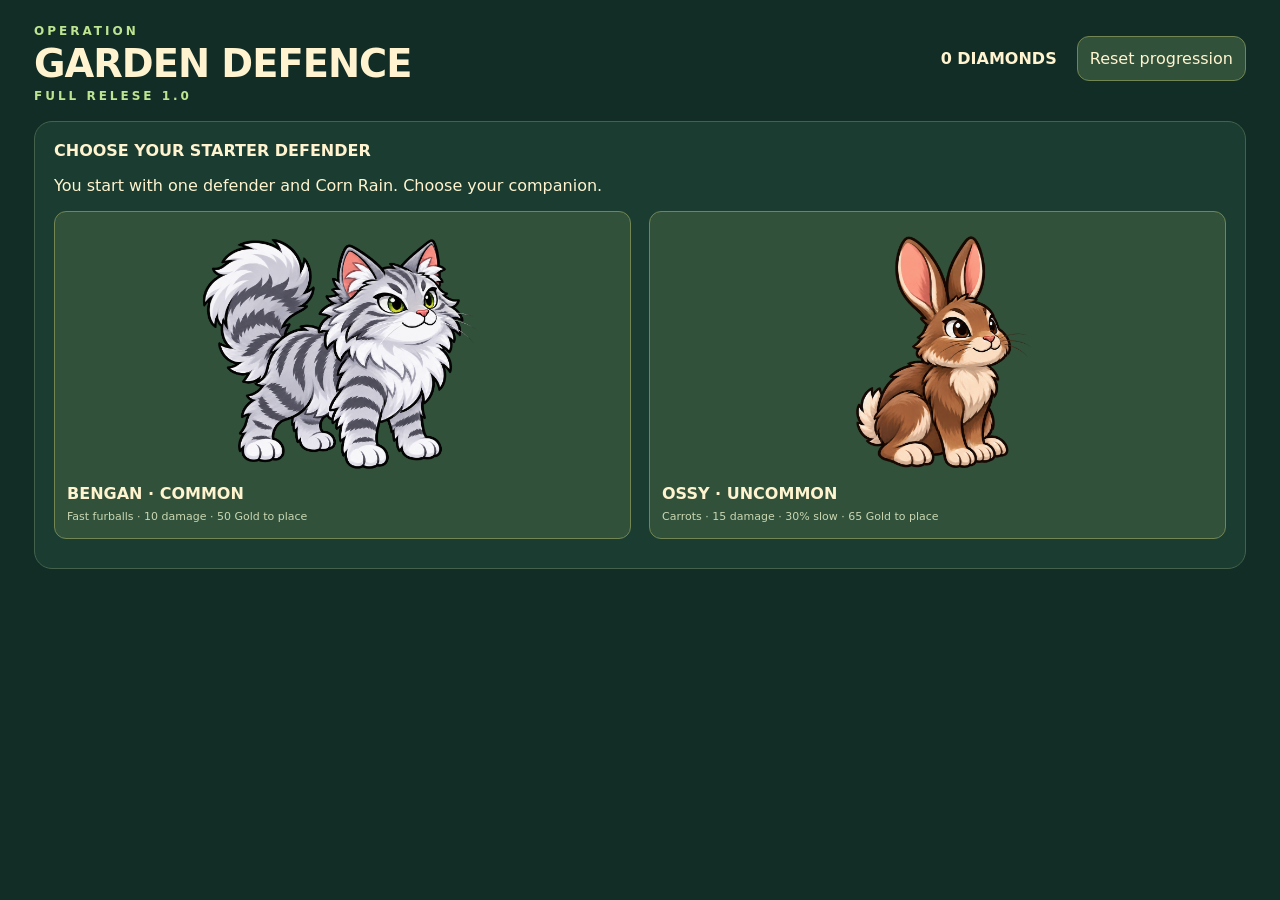
==== garden-defence.html @ 9fb062fd "Give each Garden Defence party player a separate gold balance" ====
<!doctype html><html lang="en"><meta charset="utf-8"><meta name="viewport" content="width=device-width,initial-scale=1"><title>OPERATION GARDEN DEFENCE FULL RELESE 1.0</title><style>[hidden]{display:none!important}
*{box-sizing:border-box}body{margin:0;background:#112d26;color:#fff4cf;font-family:system-ui,sans-serif}main{max-width:1260px;margin:auto;padding:24px}header{display:flex;align-items:center;justify-content:space-between;margin-bottom:18px}h1{margin:3px 0;font-size:clamp(23px,3vw,40px);letter-spacing:-1px}.eyebrow{color:#bee492;font-size:12px;letter-spacing:3px;font-weight:800}.badge{background:#e6bd56;color:#24372b;padding:8px 15px;border-radius:8px;font-weight:900}.layout{display:grid;grid-template-columns:1fr 265px;gap:18px}.field{background:#234d36;border:2px solid #72945b;border-radius:18px;overflow:hidden;position:relative}canvas{width:100%;display:block;touch-action:none}.stats{display:flex;gap:24px;padding:15px 20px;background:#193b2c;font-weight:800}.panel{background:#1b3c31;padding:19px;border:1px solid #44624b;border-radius:18px}h2{font-size:16px;margin:0 0 14px}button{font:inherit;cursor:pointer;color:inherit;border:1px solid #718653;background:#31513a;border-radius:12px;padding:12px;text-align:left;width:100%;margin-bottom:10px}button:hover,button.selected{background:#496b40;border-color:#f4d277}button strong{display:block}button small{display:block;margin-top:6px;color:#cad7b2;font-size:11px;line-height:1.5}.primary{background:#efd16c;color:#243b2c;text-align:center;font-weight:900}.primary:hover{background:#ffe397}#hint{font-size:13px;min-height:44px;color:#dbdfb8;line-height:1.5}.legend{font-size:12px;color:#b8cba7;line-height:1.8;margin-top:18px}.footer{font-size:12px;color:#a8c4a5;margin-top:14px}.toolbar{display:flex;gap:8px}.toolbar button{width:auto;padding:7px 12px;font-size:12px;margin:0}@media(max-width:800px){main{padding:12px}.layout{grid-template-columns:1fr}.panel{display:grid;grid-template-columns:1fr 1fr;gap:8px}.panel h2,.panel #hint,.legend{grid-column:1/-1}button{margin:0}header{gap:10px}.stats{gap:16px;font-size:13px}}
#stationPanel{position:fixed;z-index:1000;left:50%;top:50%;transform:translate(-50%,-50%);width:min(920px,96vw);height:min(660px,94dvh);box-sizing:border-box;display:flex;flex-direction:column;gap:8px;padding:14px;box-shadow:0 0 0 100vmax #071c16d9;overflow:hidden}
#closeStation{flex-shrink:0;align-self:flex-start;width:auto;margin:0;padding:7px 12px;font-size:13px}
#stationContent{display:flex;flex-direction:column;gap:8px;flex:1;min-height:0;overflow:hidden}
.station-heading{display:flex;justify-content:space-between;gap:10px;align-items:center}.station-heading h2{margin:0;font-size:18px}.station-tabs{display:flex;gap:7px;flex-shrink:0}.station-tabs button{width:auto;margin:0;padding:7px 12px;font-size:13px}.station-grid{display:grid;grid-template-columns:repeat(2,minmax(0,1fr));grid-template-rows:repeat(2,minmax(0,1fr));gap:8px;flex:1;min-height:0}.station-card{background:#284c38;border:1px solid #60794a;border-radius:12px;padding:10px;display:flex;flex-direction:column;align-items:center;justify-content:space-between;gap:4px;min-width:0;min-height:0;text-align:center;overflow:hidden}.station-card strong{font-size:14px}.station-card small{font-size:12px;line-height:1.3}.station-card canvas{width:auto!important;height:min(70px,12dvh)!important;max-width:100%;object-fit:contain}.station-card button{margin:0;padding:7px;font-size:12px;width:100%}.station-nav{display:flex;align-items:center;justify-content:center;gap:12px;flex-shrink:0}.station-nav button{width:auto;margin:0;padding:7px 12px;font-size:12px}body.station-open{overflow:hidden}
@media(max-height:520px){#stationPanel{padding:8px;gap:4px}.station-card{padding:5px;gap:2px}.station-card canvas{height:40px!important}.station-card small{font-size:11px}.station-tabs button,.station-nav button{padding:4px 8px}#closeStation{padding:4px 8px}}

#battleMain{max-width:1450px}#battleMain .layout{grid-template-columns:150px minmax(0,1fr) 265px}.battle-stage{min-width:0}.battle-controls{align-self:start;background:#1b3c31;border:1px solid #44624b;border-radius:14px;padding:12px;position:sticky;top:12px}.battle-controls h2{font-size:12px}.battle-controls .toolbar{display:flex;flex-direction:column;gap:8px;margin-bottom:8px}.battle-controls .toolbar button{width:100%;padding:10px;font-size:12px;overflow-wrap:anywhere}@media(max-width:1000px){#battleMain .layout{grid-template-columns:120px minmax(0,1fr);gap:10px}#battleMain .layout>.panel{grid-column:1/-1}}@media(max-width:500px){#battleMain{padding:6px}#battleMain .layout{grid-template-columns:88px minmax(0,1fr);gap:6px}.battle-controls{padding:6px;top:6px}.battle-controls .toolbar button{padding:8px 5px;font-size:11px}.battle-controls h2{font-size:10px}.stats{gap:6px;padding:10px 6px;flex-wrap:wrap}}
</style>
<main id="battleMain"><header><div><div class="eyebrow">OPERATION</div><h1>GARDEN DEFENCE</h1><div class="eyebrow">FULL RELESE 1.0</div></div><div style="display:flex;align-items:center;justify-content:flex-end;gap:10px;flex-wrap:wrap"><span class="badge">AUTOSAVE</span><button id="resetProgression" style="width:auto;margin:0;padding:8px 10px;font-size:12px;border-color:#b78067">↺ Reset progression</button></div></header><div class="layout"><aside class="battle-controls" aria-label="Match controls"><h2>MATCH CONTROLS</h2><div class="toolbar"><button id="upgradeDefender">Upgrade · 100 / 400 / 800G</button><button id="moveDefender">Move defender</button><button id="deleteDefender">Sell · half base price</button></div><div class="toolbar"><button id="pause">Ⅱ Pause</button><button id="reset">↻ Restart mission</button></div></aside><section class="battle-stage"><div class="field"><div class="stats"><span id="hp"></span><span id="cash"></span><span id="wave"></span></div><canvas id="game" width="1000" height="650" aria-label="Battle map. Select and place your defenders."></canvas></div><div style="display:flex;align-items:center;gap:14px;background:#1b3c31;border:1px solid #718653;border-radius:14px;padding:12px;margin-top:12px"><img id="chickPortrait" alt="General Chick" style="width:78px;height:92px;object-fit:contain"><div><strong>GENERAL CHICK</strong><p aria-live="polite" id="chickComment" style="margin:6px 0;color:#f6df9a">Welcome, general!</p></div></div><div class="footer">Choose a defender and click on the grass. Move defenders between waves only. E: next wave · Q: Auto Wave · 1 / 2 / 3: select an ability · click to use.</div></section><aside class="panel"><h2>YOUR DEFENDERS</h2><button id="bengan"><strong>🐈 BENGAN <span style="float:right">50 🪙</span></strong><small>COMMON · Fast furballs<br>10 damage per hit</small><small id="variantStatus-bengan"></small></button><button id="variant-bengan" hidden>Switch variant</button><button id="ossy"><strong>🐇 OSSY <span style="float:right">65 🪙</span></strong><small>UNCOMMON · Slow carrot attacks<br>15 damage · 30% slow for 1.8s</small><small id="variantStatus-ossy"></small></button><button id="variant-ossy" hidden>Switch variant</button><button id="pelle" style="border-color:#bd84eb"><strong>🐈 PELLE <span style="float:right">120 🪙</span></strong><small style="color:#dbb0ff">EPIC · Brown kitten<br>Big jump every 2 seconds<br>25 damage around landing</small><small id="variantStatus-pelle"></small></button><button id="variant-pelle" hidden>Switch variant</button><button id="skrutt" style="border-color:#75b9f0"><strong>🐇 SKRUTT <span style="float:right">90 🪙</span></strong><small>RARE · Dark-brown baby rabbit<br>Grass laser: 1 damage every 0.1s<br>10 damage/second to one enemy</small><small id="variantStatus-skrutt"></small></button><button id="variant-skrutt" hidden>Switch variant</button><button id="hannie" style="border-color:#f4cc53"><strong>🐕 HANNIE <span style="float:right">800 🪙</span></strong><small style="color:#ffe397">LEGENDARY · Beige dog<br>Red boomerang ball every 2 seconds<br>50 damage out · 50 damage back</small><small id="variantStatus-hannie"></small></button><button id="variant-hannie" hidden>Switch variant</button><button id="albus" style="border-color:#bd84eb"><strong>🐈 ALBUS <span style="float:right">200 🪙</span></strong><small style="color:#dbb0ff">EPIC · Short range<br>10 damage per scratch · two quick scratches<br>0.3s between scratches · 0.8s rest</small><small id="variantStatus-albus"></small></button><button id="variant-albus" hidden>Switch variant</button><button id="kattis" style="border-color:#75b9f0"><strong>🐈 KATTIS <span style="float:right">100 🪙</span></strong><small>RARE · Black-and-orange kitten<br>Cat toy sweeps in a cone<br>8 damage · one sweep every 0.5s<br>20% slow for 1s</small><small id="variantStatus-kattis"></small></button><button id="variant-kattis" hidden>Switch variant</button><h2 style="margin-top:12px">ABILITIES</h2><div id="abilitySlots" style="grid-column:1/-1"></div><p style="font-size:12px">Change equipped abilities in the lobby Inventory.</p><p id="hint">Welcome, general! Place your defense and start the first wave.</p><button id="leaveMission">Return to lobby</button><button class="primary" id="next">▶ START WAVE 1</button><button id="autoWave">[Q] Auto Wave: OFF</button><div class="legend">ENEMY INTEL<br>🐌 Killer Snail · 75 HP · normal<br>🪲 Beetle · 180 HP · slow<br>🕷️ Spider · 60 HP · very fast<br><br>🐀 Rat · From wave 11<br>120 HP · very fast<br>Teleports a short distance every 2 seconds.<br>15G · 15 damage to the Garden<br><br>🦂 SCORPION KING · Wave 10<br>5 000 HP · very slow<br>Stuns the nearest defender for 4s every 10 seconds.<br>Boss reward: 100G · Garden damage: 100<br><br>🐀👑 RAT KING · Wave 20<br>12 000 HP · one rat from the entrance every second<br>Pauses 0.5s before jumping · stuns nearby defenders for 5s.<br><br>🐛 Millipede · Wave 21+<br>600 HP · normal speed · 25G<br>CENTIPEDE · Wave 30<br>30 000 HP · normal boss speed<br>10 segments · pushes every 6 seconds<br>200G · 100 Garden damage<br><br>🐝 Bees · From wave 32<br>150 HP · fast · flying<br>20% chance for shots to miss<br>15G · 15 Garden damage<br><br>🐝👑 QUEEN BEE · Wave 40<br>75 000 HP · very slow<br>Drops a hive behind her every 20 seconds<br>Hive: 8,000 HP · one bee every 3 seconds<br>Queen Bee: 250G · Hive: 30G<br><br>🐌 MEGA SNAIL · Wave 50<br>100 000 HP · shell every 15 seconds<br>Stops and becomes invulnerable for 3s · heals 1,000 HP<br>300G · 100 Garden damage<br><br>🪲 BEETLE TITAN · Wave 100<br>400,000 HP · solo boss · very slow<br>10s unshielded → 5s shield (50% damage blocked), repeating.<br><br>Protect the Garden with 100 HP.<br><br>GOLD REWARDS<br>Snail: +10G · Spider: +5G<br>Beetle: +20G · Rat: +15G<br>Rat King: +150G<br>Cleared wave: always +30G.</div></aside></div></main><main id="lobbyMain" hidden><header><div><div class="eyebrow">OPERATION</div><h1>GARDEN DEFENCE</h1><div class="eyebrow">FULL RELESE 1.0</div></div><div><strong id="diamondCount">0 DIAMONDS</strong> <button id="lobbyReset" style="width:auto;margin-left:15px">Reset progression</button></div></header><section id="starterScreen" class="panel"><h2>CHOOSE YOUR STARTER DEFENDER</h2><p>You start with one defender and Corn Rain. Choose your companion.</p><div style="display:flex;gap:18px;flex-wrap:wrap"><button id="chooseBengan" style="flex:1;min-width:200px"><canvas id="starterBengan" width="320" height="260" style="width:100%;max-width:320px;margin:auto"></canvas><strong>BENGAN · COMMON</strong><small>Fast furballs · 10 damage · 50 Gold to place</small></button><button id="chooseOssy" style="flex:1;min-width:200px"><canvas id="starterOssy" width="320" height="260" style="width:100%;max-width:320px;margin:auto"></canvas><strong>OSSY · UNCOMMON</strong><small>Carrots · 15 damage · 30% slow · 65 Gold to place</small></button></div></section><section id="lobbyRoom" hidden><div class="field"><canvas id="lobbyCanvas" width="1000" height="600" aria-label="Garden Defence lobby. Move General Chick with WASD, arrow keys or click. Merge on the left, six Play portals at the top, Shop on the right."></canvas></div><p id="lobbyMessage" aria-live="polite">Welcome to the lobby!</p><div id="missionButtons" style="display:grid;grid-template-columns:repeat(auto-fit,minmax(130px,1fr));gap:8px"></div><div style="display:flex;gap:10px"><button id="openParty" hidden>PARTY</button><button id="openInventory">INVENTORY</button><button id="openMerge">MERGE</button><button id="openShop">SHOP</button></div><dialog id="partyRoom" style="color:#fff1cc;background:#173c2b;border:2px solid #d9b85d;border-radius:14px;padding:20px;width:min(420px,90vw)"><h2>PARTY</h2><p id="partyInfo" aria-live="polite"></p><div id="partyJoin"><button id="partyCreate">Create room</button><p><input id="partyCode" aria-label="Room code" maxlength="8" placeholder="Room code"> <button id="partyJoinButton">Join</button></p></div><div id="partyChoices" hidden><label>Boss wave <select id="partyGoal"><option>10</option><option>20</option><option>30</option><option>40</option><option>50</option><option>100</option></select></label> <button id="partyStartButton">Start</button></div><p><button id="partyLeave">Back to lobby</button></p></dialog><div class="footer">Move General Chick: WASD / arrow keys / click. Walk into PLAY, SHOP or MERGE to enter automatically.</div></section><section id="stationPanel" class="panel" hidden><button id="closeStation">← BACK TO LOBBY</button><div id="stationContent"></div></section></main>
<script>
let missionGoal=10,lobbyProfile;
const canvas=document.querySelector('canvas'),ctx=canvas.getContext('2d'),$=id=>document.getElementById(id);
const path=[[-40,320],[175,320],[175,145],[440,145],[440,495],[710,495],[710,280],[960,280]];
const kinds={beetletitan:{hp:400000,speed:12,damage:100,reward:500,icon:"🪲"},megasnail:{hp:100000,speed:12,damage:100,reward:300,icon:'🐌'},queenbee:{hp:75000,speed:12,damage:100,reward:250,icon:'🐝'},hive:{hp:8000,speed:0,damage:0,reward:30,icon:'🍯'},bee:{hp:150,speed:90,damage:15,reward:15,icon:'🐝'},centipede:{hp:30000,speed:12,damage:100,reward:200,icon:'🐛'},millipede:{hp:600,speed:49,damage:20,reward:25,icon:'🐛'},ratking:{hp:12000,speed:12,damage:100,reward:150,icon:'🐀'},rat:{hp:120,speed:105,damage:15,reward:15,icon:'🐀'},scorpion:{hp:5000,speed:12,damage:100,reward:100,icon:'🦂'},snail:{hp:75,speed:49,damage:10,reward:10,icon:'🐌'},beetle:{hp:180,speed:29,damage:20,reward:20,icon:'🪲'},spider:{hp:60,speed:105,damage:25,reward:5,icon:'🕷️'}};
const abilityDefs={brainfreeze:{name:'🥤 Soda Brainfreeze',max:2,cd:15,scope:'match',desc:'Freeze one enemy for 5s · target takes half damage · 2 uses/match'},corn:{name:'🌽 Corn Rain',max:5,cd:8,desc:'10 damage × 3 · 5 uses/wave'},cucumber:{name:'🥒 Cucumber Slow Bomb',max:3,cd:12,desc:'40% slow · pool 5s · 3 uses/wave'},juice:{name:'🧃 Support Juice',max:3,cd:12,desc:'+20% attack speed and +5 damage for 4s · 3 uses/wave'}};
let cucumberOwned=false,juiceOwned=false;try{cucumberOwned=localStorage.getItem('garden-defense.cucumber-owned')==='1';juiceOwned=localStorage.getItem('garden-defense.juice-owned')==='1'}catch{}
let equipped=['corn'],abilityState={},puddles=[];
function resetAbilities(){puddles=[];for(const [id,def]of Object.entries(abilityDefs))abilityState[id]={uses:def.max,cd:0};}
function ownsAbility(id){return id==='corn'||!!lobbyProfile?.abilities?.includes(id);}
function abilityUI(){const slots=$('abilitySlots'),signature=equipped.join('|');if(slots.dataset.signature!==signature){slots.dataset.signature=signature;slots.innerHTML=equipped.map((id,i)=>'<button id="ability-'+id+'"><strong>['+(i+1)+'] '+abilityDefs[id].name+'</strong><small>'+abilityDefs[id].desc+'</small><small id="status-'+id+'"></small></button>').join('');for(const id of equipped)$('ability-'+id).onclick=()=>select(id);}for(const id of equipped){const state=abilityState[id];$('status-'+id).textContent=state.uses+'/'+abilityDefs[id].max+' uses/'+(abilityDefs[id].scope==='match'?'match':'wave')+' · '+(state.cd>0?Math.ceil(state.cd)+'s cooldown':'Ready');$('ability-'+id).classList.toggle('selected',selected===id);}}
function canCast(id){return !over&&!paused&&active&&ownsAbility(id)&&equipped.includes(id)&&abilityState[id].uses>0&&abilityState[id].cd<=0;}
function castAbility(id,x,y){if(!canCast(id)){selected=null;$('hint').textContent='Ability not ready, no uses left, or the wave has not started.';ui();return}if(id==='brainfreeze'){const enemy=enemies.filter(e=>!e.dead&&enemyDistance(e,x,y)<45).sort((a,b)=>enemyDistance(a,x,y)-enemyDistance(b,x,y))[0];if(!enemy){$('hint').textContent='Click an enemy to freeze it.';return}enemy.freezeRemaining=5;}else if(id==='juice'){const defender=towers.find(t=>Math.hypot(t.x-x,t.y-y)<45);if(!defender){$('hint').textContent='Click one of your defenders to give them juice.';return}defender.buff=4;}else if(id==='corn')effects.push({x,y,age:0,hits:0});else puddles.push({x,y,remaining:5});abilityState[id].uses--;abilityState[id].cd=abilityDefs[id].cd;chickSay(id==='corn'?'cornUsed':id==='cucumber'?'cucumberUsed':id==='brainfreeze'?'freezeUsed':'juiceUsed',{},75,5,1);selected=null;$('hint').textContent=abilityDefs[id].name+' activated!';ui();}
let placementPointer=null;
const defenderPrices={bengan:50,ossy:65,pelle:120,skrutt:90,hannie:800,albus:200,kattis:100};
function sellValue(t){return Math.round((defenderPrices[t.type]||0)/10)*5;}
const chickLines={
corn:['Use Corn Rain! That crowd is begging for a corn shower!','Corn Rain is ready! Turn that cluster into popcorn!','Three hits. One patch. Corn Rain time!','Forecast: a very local corn storm! Aim at the crowd.'],
stun:['Oh no! {name} is stunned! Hold the line!','{name} needs a moment! Cover that defender!','Wake up, {name}! The Garden needs you!','{name} cannot attack right now. Protect that gap!'],
recovered:['{name} is back in action!','Shake it off, {name}! Welcome back!','{name} is ready for round two!'],
hurt:['They reached the Garden! Patch that hole in our defense!','Ouch! The Garden took a hit. We need more coverage!','A visitor without an invitation! Stop the next one!'],
critical:['The Garden is in trouble! Every hit matters now!','Low Garden HP! This is our last stand!','No room for mistakes. Protect those vegetables!'],
scorpion:['Scorpion King is here! Watch out for those stuns!','That crown does not impress me. Those pincers do!','Scorpion King! Keep your damage spread across defenders.'],
ratking:['Rat King has arrived! His rat army will keep growing!','Watch the royal jump! Nearby defenders could be stunned!','A cheese belt? Seriously? Stop that king!'],
centipede:['Centipede incoming! Ten segments, one huge problem!','Hold your positions! Centipede can push defenders away!','So many legs. Still only one crown to take down!'],
queenbee:['Queen Bee is here! Do not let her build a hive empire!','Royal buzzing detected! Keep an eye on those hives!','That is one VERY large bee. Defenders, ready!'],
megasnail:['Mega Snail! Slow and steady is NOT winning today!','That shell means trouble. Watch for its healing phase!','A snail the size of a shed? Now I have seen everything!'],
shell:['Mega Snail is in its shell! It cannot take damage right now!','That shell is healing Mega Snail. Get ready for it to open!','Shell closed! Save your big hits for when it opens!'],
hive:['A hive! Destroy it before the bee traffic gets worse!','That hive is making reinforcements. Shut it down!','New hive detected! No free housing in MY Garden!'],
jump:['Rat King is winding up! Brace for the landing!','Royal air traffic! Rat King is about to slam down!','That jump is no victory dance. Watch the landing!'],
pushed:['{name} got pushed! It returns to its spot after the wave!','Centipede moved {name}! Cover the new gap!'],
upgrade:['{name} just leveled up! Bigger reach, bigger trouble for pests!','Nice upgrade! {name} is looking dangerous!','{name} got stronger! Gold well spent!'],
maxlevel:['{name} reached level 4! Maximum fluff power!','Level 4 {name}! That is one serious defender!'],
placed:['{name}, welcome to the front line!','A little more fluff. A lot more firepower! Go, {name}!','Good spot for {name}! Let us see those attacks!'],
buff:['Juice delivery! {name} is powered up!','{name} has the juice! Four seconds of extra trouble!'],
cornUsed:['Corn incoming! Mind your feathers!','Pop, pop, POP! That is how we garden!','You ordered a corn shower. I delivered!'],
cucumberUsed:['Cucumber splat! Slow lane is now open!','A refreshing puddle. A terrible shortcut for pests!','The cucumber traffic jam is ready!'],
juiceUsed:['Support Juice served! Make those seconds count!','Fresh juice, extra punch! Let us go!'],
waveStart:['Wave {wave}! Defenders, do your thing!','Here comes wave {wave}. Nobody touches my vegetables!','Wave {wave}. Feathers up, eyes forward!','New wave, same mission: protect the Garden!'],
waveClear:['Wave cleared! Give those paws a round of applause!','Thirty Gold and a moment to breathe. Nicely done!','Another wave down! Check your upgrades before the next one!','The Garden is still ours! Good work, team!'],
win:['Mission complete! Those Diamonds are well earned!','Victory! The Garden sends its thanks. And Diamonds!','Back to the lobby, champions! You earned this!'],
lose:['We lost this round, not our fighting spirit. Try again!','No Diamonds this time. Let us rethink that defense!','Even generals have rough days. We will be back!'],
bees:['Those bees can dodge shots! Keep your damage coming!','Buzzing overhead! Watch those slippery flyers!'],
rats:['Blinking rats! Do not leave a gap near the Garden!','Those rats teleport. That is definitely cheating!'],
crowd:['That path is getting crowded! More defenders could help!','Quite the pest parade. Let us cancel it!'],
nearGarden:['They are getting close! Stop the front runners!','Incoming at the Garden gate! All paws on deck!'],
bossWeak:['The boss is nearly down! Keep going!','That royal health bar is looking much smaller! Finish it!'],
idle:['Tiny paws. Huge responsibility.','Our Garden. Our rules.','Those pests picked the wrong vegetable patch.','I believe in this team. Even the sleepy cats.','A carrot saved is a victory earned.','Remember: feathers are temporary. Glory is forever.','No pest gets a free salad on my watch!','Every good defense starts with a little planning.','I may be a chicken, but I am not backing down!','The Garden grows. Our enemies regret their choices.','Keep your feathers calm and your defenses ready.','We are not just growing carrots. We are growing legends!','A good formation is worth a whole bag of seeds.'],
buy:['You own {name} and can place one for {gold}G!','Room for more help? {name} costs {gold}G to place.'],
ready:['Your first wave awaits. Place a defender and press E!','Check your range circles, then send in the pests!'],
noCorn:['Corn Rain is out of uses for this wave. Your defenders have got this!','No more corn this wave! Keep the defense strong.']
};
chickLines.freezeUsed=['Brainfreeze! That pest needs to chill.','Frozen solid! Remember, it takes half damage for now.'];
Object.assign(chickLines,{"halfMission":["Halfway through the mission! Keep those paws working!"],"finalWave":["Final wave! Give this Garden a grand finale!"],"lastPest":["One pest left! Somebody show it the exit!"],"eliteSquad":["Three Elites on the field! Now THAT is a fluffy task force!"],"maxSquad":["Every defender is level four! Maximum fluff, maximum power!"],"soloHero":["One defender, a whole pest parade. Our hero could use a friend!"],"hiveCity":["Three hives?! This is a Garden, not a bee hotel!"],"slowParade":["Look at that traffic jam! Those pests forgot their running shoes!"],"emptyWallet":["The Gold purse is nearly empty. Make every shot count!"],"mixedSquad":["Five different defenders! That is a whole pet rescue squad!"]});
let chickSpeech={lastTime:-1,until:0,priority:0,cooldowns:{},counts:{},seenBosses:new WeakSet(),towerState:new WeakMap(),hp:100,wave:0,active:false,towerCount:0};
function chickSay(key,values={},priority=40,hold=5,cooldown=12){if(!chickLines[key])return false;const state=chickSpeech;if(state.cooldowns[key]>time||state.until>time&&state.priority>priority)return false;const list=chickLines[key],index=state.counts[key]||0;state.counts[key]=index+1;state.cooldowns[key]=time+cooldown;state.until=time+hold;state.priority=priority;let line=list[index%list.length];for(const [k,v]of Object.entries(values))line=line.split('{'+k+'}').join(String(v));$('chickComment').textContent=line;return true;}
function chickAdvice(){if(time<chickSpeech.lastTime){chickSpeech={lastTime:-1,until:0,priority:0,cooldowns:{},counts:chickSpeech.counts,seenBosses:new WeakSet(),towerState:new WeakMap(),hp:hp,wave:0,active:false,towerCount:0};}const state=chickSpeech;state.lastTime=time;
if(hp<state.hp)chickSay(hp<=30?'critical':'hurt',{},100,6,5);state.hp=hp;
for(const t of towers){const prev=state.towerState.get(t);if((t.stunned||0)>0&&(!prev||prev.stunned<=0||t.stunned>prev.stunned+.2))chickSay('stun',{name:t.type.toUpperCase()},90,5,3);else if(prev?.stunned>0&&!(t.stunned>0))chickSay('recovered',{name:t.type.toUpperCase()},65,4,5);if(t.home&&!prev?.home)chickSay('pushed',{name:t.type.toUpperCase()},80,5,5);if(t.buff>0&&!(prev?.buff>0))chickSay('buff',{name:t.type.toUpperCase()},65,4,4);state.towerState.set(t,{stunned:t.stunned||0,home:!!t.home,buff:t.buff||0});}
if(active&&wave!==state.wave)chickSay('waveStart',{wave},55,4,1);if(!active&&state.active&&hp>0)chickSay('waveClear',{},60,5,2);state.wave=wave;state.active=active;
if(towers.length>state.towerCount&&towers.length)chickSay('placed',{name:towers.at(-1).type.toUpperCase()},45,4,3);state.towerCount=towers.length;
const boss=enemies.find(e=>['scorpion','ratking','centipede','queenbee','megasnail','beetletitan'].includes(e.type)&&!e.dead);if(boss&&!state.seenBosses.has(boss)){if(chickSay(boss.type,{},85,6,5))state.seenBosses.add(boss);}if(state.until>time)return;
if(over){chickSay('lose',{},80,7,10);return;}if(boss?.shellRemaining>0&&chickSay('shell',{},85,5,10))return;if(boss?.type==='ratking'&&boss.phase&&chickSay('jump',{},85,4,8))return;if(boss&&boss.hp/enemyMaxHp(boss.type)<.15&&chickSay('bossWeak',{},75,5,15))return;
if(enemies.some(e=>e.type==='hive'&&!e.dead)&&chickSay('hive',{},75,6,20))return;
const front=enemies.some(e=>!e.dead&&e.segment===path.length-1&&e.x>800);if(front&&chickSay('nearGarden',{},80,5,12))return;
const clustered=enemies.some(e=>!e.dead&&enemies.filter(other=>!other.dead&&Math.hypot(e.x-other.x,e.y-other.y)<95).length>=3);if(clustered&&canCast('corn')&&chickSay('corn',{},70,5,15))return;
const names={10:'Scorpion King',20:'Rat King',30:'Centipede',40:'Queen Bee',50:'Mega Snail'},nextBoss=[10,20,30,40,50].find(n=>n>wave);if(nextBoss&&nextBoss-wave<=2&&!(state.cooldowns.bossSoon>time)){state.cooldowns.bossSoon=time+24;state.until=time+6;state.priority=55;$('chickComment').textContent=names[nextBoss]+' arrives on wave '+nextBoss+'! Get ready for a royal rumble!';return;}
const special=active?[
['finalWave',wave===missionGoal],['halfMission',wave===Math.floor(missionGoal/2)],
['lastPest',queue.length===0&&enemies.filter(e=>!e.dead).length===1],
['eliteSquad',towers.filter(t=>t.elite).length>=3],
['maxSquad',towers.length>=2&&towers.every(t=>t.level===4)],
['soloHero',towers.length===1&&enemies.filter(e=>!e.dead).length>=5],
['hiveCity',enemies.filter(e=>!e.dead&&e.type==='hive').length>=3],
['slowParade',enemies.filter(e=>!e.dead&&(e.slow>0||e.kattisSlow>0||e.eliteOssySlow>0)).length>=4],
['emptyWallet',money<50&&towers.length>0],
['mixedSquad',new Set(towers.map(t=>t.type)).size>=5]
]:[];for(const [key,condition]of special)if(condition&&chickSay(key,{},50,6,60))return;
if(enemies.some(e=>e.type==='bee')&&chickSay('bees',{},35,5,30))return;if(enemies.some(e=>e.type==='rat')&&chickSay('rats',{},35,5,30))return;if(enemies.length>=12&&chickSay('crowd',{},45,5,20))return;
if(active&&equipped.includes('corn')&&abilityState.corn.uses===0&&chickSay('noCorn',{},35,5,35))return;
const owned=Object.entries(defenderPrices).filter(([id,cost])=>cost<=money&&lobbyProfile?.unlocked?.includes(id)).sort((a,b)=>b[1]-a[1]);if(owned.length&&chickSay('buy',{name:owned[0][0].toUpperCase(),gold:owned[0][1]},20,5,35))return;
if(!wave&&chickSay('ready',{},20,6,30))return;chickSay('idle',{},10,7,7);
}
function waveSize(n){return 5+n*3+Math.floor(n/5)*3;}
function waveGroupSize(n){return Math.min(6,1+Math.floor(n/4));}
function waveSpawnGap(n){return n<4?Math.max(.85,1.4-n*.06):Math.max(.7,1.7-n*.025);}
function drawLevelBadge(t){if(editMode!=='upgrade')return;ctx.save();circle(t.x+24,t.y-38,17,'#173d2b');ctx.strokeStyle=(t.level||1)===4?'#e0b3ff':'#ffe28b';ctx.lineWidth=3;ctx.beginPath();ctx.arc(t.x+24,t.y-38,17,0,Math.PI*2);ctx.stroke();ctx.fillStyle='#fff3b8';ctx.font='bold 22px system-ui';ctx.textAlign='center';ctx.textBaseline='middle';ctx.fillText(String(t.level||1),t.x+24,t.y-37);ctx.restore();}
function defenderRange(t){return (t.type==='albus'?85:t.type==='kattis'?(t.elite?145:110):165)*Math.pow(1.2,(t.level||1)-1);}
function defenderDamage(t,base,buffed){return base*Math.pow(1.2,(t.level||1)-1)+(buffed?5:0);}
function upgradeDefender(t){const level=t.level||1;if(level>=4){$('hint').textContent=t.type.toUpperCase()+' is already at max level 4!';return false}const cost=[100,400,800][level-1];if(money<cost){$('hint').textContent='Upgrade to level '+(level+1)+' costs '+cost+'G.';return false}money-=cost;t.level=level+1;chickSay(t.level===4?'maxlevel':'upgrade',{name:t.type.toUpperCase()},70,5,1);$('hint').textContent=t.type.toUpperCase()+' is now level '+t.level+'! +20% damage and range.';saveMatch();return true;}
let autoWave=false,autoTimer=0,editMode=null,movingDefender=null;
let partyMatch=null;
function awardGold(amount){
  money+=amount;
  if(partyMatch?.host)for(const id of Object.keys(partyMatch.guestGold))partyMatch.guestGold[id]+=amount;
}
function enemyMaxHp(type){return kinds[type].hp*(partyMatch?.count||1);}
let impacts=[],hp,money,wave,enemies,towers,shots,effects,queue,spawn,active,selected,cooldown,paused,over,time,chick,target,keys={};
function reset(){autoWave=false;autoTimer=0;editMode=null;movingDefender=null;equipped=['corn'];resetAbilities();impacts=[];hp=100;money=150;wave=0;enemies=[];towers=[];shots=[];effects=[];queue=[];spawn=0;active=false;selected=null;cooldown=0;paused=false;over=false;time=0;chick={x:835,y:390};target=null;$('hint').textContent='Welcome, general! Place your defense and start the first wave.';$('pause').textContent='Ⅱ Pause';ui()}
function ui(){if(typeof lobbyProfile!=='undefined'&&lobbyProfile?.collection)collectionUI();if(typeof lobbyProfile!=='undefined'){for(const id of Object.keys(defenderPrices))$(id).hidden=lobbyProfile.scene==='battle'&&!lobbyProfile.unlocked.includes(id);}chickAdvice();$('autoWave').textContent='[Q] Auto Wave: '+(autoWave?'ON':'OFF')+(autoWave&&autoTimer>0?' · '+Math.ceil(autoTimer)+'s':'');$('upgradeDefender').classList.toggle('selected',editMode==='upgrade');$('moveDefender').classList.toggle('selected',editMode==='move');$('moveDefender').disabled=active;$('moveDefender').textContent=active?'Move · between waves only':'Move defender';$('deleteDefender').classList.toggle('selected',editMode==='delete');$('hp').textContent='🌱 Garden '+hp+'/100';$('cash').textContent='🪙 '+money;$('wave').textContent='⚑ Wave '+wave;abilityUI();$('next').textContent=over?'GARDEN LOST — RESTART':active?'WAVE '+wave+' IN PROGRESS':'▶ START WAVE '+(wave+1);for(const id of ['bengan','ossy','pelle','skrutt','hannie','albus','kattis'])$(id).classList.toggle('selected',selected===id)}
function select(id){if(over)return;editMode=null;movingDefender=null;if(abilityDefs[id]&&!canCast(id)){$('hint').textContent='Start a wave, wait for the cooldown and check your remaining uses.';return}selected=selected===id?null:id;$('hint').textContent=abilityDefs[selected]?(selected==='juice'?'Click the defender who should receive juice.':selected==='brainfreeze'?'Click an enemy to freeze it.':'Click the area where you want to use the ability.'):selected?'Place '+selected.toUpperCase()+' on empty grass.':'Select a defender or an ability.';ui()}
for(const id of ['bengan','ossy','pelle','skrutt','hannie','albus','kattis'])$(id).onclick=()=>select(id);
$('autoWave').onclick=()=>{if(over)return;autoWave=!autoWave;autoTimer=autoWave&&!active?2:0;ui()};
for(const [id,mode]of [['moveDefender','move'],['deleteDefender','delete'],['upgradeDefender','upgrade']])$(id).onclick=()=>{if(over||paused)return;if(mode==='move'&&active){$('hint').textContent='You can only move defenders between waves.';return;}editMode=editMode===mode?null:mode;selected=null;movingDefender=null;$('hint').textContent=editMode==='upgrade'?'Click a defender to upgrade. Level 2: 100G · Level 3: 400G · Level 4: 800G.':editMode==='move'?'Select a defender, then click empty grass. Escape cancels.':editMode==='delete'?'Click a defender to sell: half the base price, rounded to the nearest 5G. Levels add no extra value.':'Editing cancelled.';ui()};
$('reset').onclick=reset;$('pause').onclick=()=>{paused=!paused;$('pause').textContent=paused?'▶ Resume':'Ⅱ Pause'};
$('next').onclick=()=>{if(partyMatch&&!partyMatch.host)return;if(over){reset();return}if(active||paused)return;wave++;autoTimer=0;selected=null;if(editMode==='move'){editMode=null;movingDefender=null;}for(const [id,def]of Object.entries(abilityDefs))if(def.scope!=='match')abilityState[id].uses=def.max;active=true;queue=wave===100?['beetletitan']:wave===20?[]:Array.from({length:waveSize(wave)},(_,i)=>wave>31&&i%4===1?'bee':wave>=21&&i%5===3?'millipede':wave>10&&i%4===0?'rat':wave>=3&&i%4===2?'spider':wave>=2&&i%3===1?'beetle':'snail');if(wave===10)queue.unshift('scorpion');if(wave===20)queue.unshift('ratking');if(wave===30)queue.unshift('centipede');if(wave===40)queue.unshift('queenbee');if(wave===50)queue.unshift('megasnail');spawn=0;$('hint').textContent=wave===100?'BEETLE TITAN SOLO! '+enemyMaxHp('beetletitan').toLocaleString('en-US')+' HP · shields block half damage for 5s after every 10s unshielded.':wave===50?'MEGA SNAIL! '+enemyMaxHp('megasnail').toLocaleString('en-US')+' HP · invulnerable shell and healing!':wave===40?'QUEEN BEE! '+enemyMaxHp('queenbee').toLocaleString('en-US')+' HP · destroy the hives!':wave===30?'CENTIPEDE! '+enemyMaxHp('centipede').toLocaleString('en-US')+' HP · ten segments · pushes defenders!':wave===20?'RAT KING! '+enemyMaxHp('ratking').toLocaleString('en-US')+' HP · rats every second · watch the jump!':wave===10?'SCORPION KING! '+enemyMaxHp('scorpion').toLocaleString('en-US')+' HP · stuns the nearest defender every 10 seconds.':'Incoming from the west! Protect the Garden.';ui()};
function distanceSegment(x,y,a,b){let dx=b[0]-a[0],dy=b[1]-a[1];if(dx===0&&dy===0)return Math.hypot(x-a[0],y-a[1]);let t=Math.max(0,Math.min(1,((x-a[0])*dx+(y-a[1])*dy)/(dx*dx+dy*dy)));return Math.hypot(x-a[0]-t*dx,y-a[1]-t*dy)}
canvas.onpointermove=e=>{const r=canvas.getBoundingClientRect();placementPointer={x:(e.clientX-r.left)*1000/r.width,y:(e.clientY-r.top)*650/r.height};};canvas.onpointerleave=()=>placementPointer=null;
canvas.onpointerdown=e=>{if(over||paused)return;const r=canvas.getBoundingClientRect(),x=(e.clientX-r.left)*1000/r.width,y=(e.clientY-r.top)*650/r.height;if(partyMatch&&!partyMatch.host){if(selected===lobbyProfile.starter){if(money<defenderPrices[selected]){$('hint').textContent='You need more Gold!';return;}partySend({op:'place',type:selected,x,y});selected=null;}else target={x,y};return;}if(editMode==='move'&&active){editMode=null;movingDefender=null;$('hint').textContent='You can only move defenders between waves.';ui();return;}if(editMode){if(!movingDefender){const t=towers.find(t=>!t.guestOwner&&Math.hypot(t.x-x,t.y-y)<36);if(!t){$('hint').textContent='Click a defender.';return}if(editMode==='upgrade'){upgradeDefender(t);}else if(editMode==='delete'){const refund=sellValue(t);money+=refund;towers=towers.filter(d=>d!==t);editMode=null;saveMatch();$('hint').textContent=t.type.toUpperCase()+' sold for '+refund+'G.';}else{movingDefender=t;$('hint').textContent='Click empty grass for the new position.';}}else{const t=movingDefender;if(path.slice(1).some((p,i)=>distanceSegment(x,y,path[i],p)<58)||towers.some(other=>other!==t&&Math.hypot(x-other.x,y-other.y)<53)||x>880||x<28||y<30||y>620){$('hint').textContent='Choose empty grass away from the path.';return}if(t.home){$('hint').textContent='Centipede pushed this defender. You can move it after the wave.';movingDefender=null;return}t.x=x;t.y=y;t.jump=null;t.laserTarget=null;movingDefender=null;editMode=null;$('hint').textContent='Defender moved.';}ui();return;}if(abilityDefs[selected]){castAbility(selected,x,y);}else if(selected){if(lobbyProfile.scene==='battle'&&!lobbyProfile.unlocked.includes(selected)){$('hint').textContent='This defender is not unlocked.';return;}const cost=selected==='kattis'?100:selected==='albus'?200:selected==='hannie'?800:selected==='skrutt'?90:selected==='pelle'?120:selected==='bengan'?50:65;if(money<cost){$('hint').textContent='You need more Gold!';return}if(path.slice(1).some((p,i)=>distanceSegment(x,y,path[i],p)<58)||towers.some(t=>Math.hypot(x-t.x,y-t.y)<53)||x>880||x<28||y<30||y>620){$('hint').textContent='Choose empty grass away from the path and the Garden.';return}money-=cost;towers.push({x,y,type:selected,cd:0,level:1,elite:useElite(selected)});selected=null;$('hint').textContent='Defender placed!';}else target={x,y};ui()};
onkeydown=e=>{if(['INPUT','SELECT','TEXTAREA'].includes(e.target?.tagName))return;const key=e.key.toLowerCase();if(key==='q'){e.preventDefault();if(!e.repeat)$('autoWave').onclick();return}if(key==='escape'){selected=null;editMode=null;movingDefender=null;ui();return}if(key==='e'||['1','2','3'].includes(key)){e.preventDefault();if(e.repeat||paused||over)return;if(key==='e')$('next').onclick();else{const id=equipped[Number(key)-1];if(id)select(id)}return}if(['ArrowUp','ArrowDown','ArrowLeft','ArrowRight',' '].includes(e.key))e.preventDefault();keys[e.key.toLowerCase()]=true};onkeyup=e=>keys[e.key.toLowerCase()]=false;
function restoreDefenders(){for(const t of towers)if(t.home){t.x=t.home.x;t.y=t.home.y;delete t.home;t.jump=null;t.laserTarget=null;}}
function spawnOnPath(type,distance){distance=Math.max(0,distance);const p=pathPoint(distance);let remainder=distance,segment=1;while(segment<path.length-1){const length=Math.hypot(path[segment][0]-path[segment-1][0],path[segment][1]-path[segment-1][1]);if(remainder<length)break;remainder-=length;segment++;}return {...kinds[type],hp:enemyMaxHp(type),type,x:p.x,y:p.y,segment,progress:distance,slow:0,dead:false,teleportClock:2,hiveClock:20,summonClock:3};}
function pathPoint(distance){if(distance<0)return {x:path[0][0]+distance,y:path[0][1],angle:0};for(let i=1;i<path.length;i++){const a=path[i-1],b=path[i],length=Math.hypot(b[0]-a[0],b[1]-a[1]);if(distance<=length)return {x:a[0]+(b[0]-a[0])*distance/length,y:a[1]+(b[1]-a[1])*distance/length,angle:Math.atan2(b[1]-a[1],b[0]-a[0])};distance-=length;}return {x:path.at(-1)[0],y:path.at(-1)[1],angle:0};}
function enemyParts(e){return e.type==='centipede'?Array.from({length:10},(_,i)=>pathPoint((e.progress||0)-i*26)):[e];}
function enemyAim(e,x,y){return enemyParts(e).reduce((a,b)=>Math.hypot(b.x-x,b.y-y)<Math.hypot(a.x-x,a.y-y)?b:a);}
function enemyDistance(e,x,y){const p=enemyAim(e,x,y);return Math.hypot(p.x-x,p.y-y);}
function enemyInCone(e,t){return enemyParts(e).some(p=>{const a=Math.atan2(p.y-t.y,p.x-t.x)-t.sweepAngle;return Math.hypot(p.x-t.x,p.y-t.y)<defenderRange(t)&&Math.abs(Math.atan2(Math.sin(a),Math.cos(a)))<=(t.elite?Math.PI/2:Math.PI/4);});}
function hit(e,d,shot=false){if(e.dead)return false;if(e.type==='megasnail'&&e.shellRemaining>0)return false;if(shot&&e.type==='bee'&&Math.random()<.2){e.missFlash=.3;return false;}e.hp-=d*(e.freezeRemaining>0?.5:1)*(e.type==='beetletitan'&&e.shieldRemaining>0?.5:1);if(e.hp<=0){e.dead=true;awardGold(e.reward)}return true;}
function updateTitanShield(e,dt){let left=dt;while(left>1e-9){if(e.shieldRemaining>0){const step=Math.min(left,e.shieldRemaining);e.shieldRemaining-=step;left-=step;if(e.shieldRemaining<=1e-9){e.shieldRemaining=0;e.shieldClock=10;}}else{e.shieldClock=e.shieldClock??10;const step=Math.min(left,e.shieldClock);e.shieldClock-=step;left-=step;if(e.shieldClock<=1e-9){e.shieldClock=0;e.shieldRemaining=5;}}}}
function update(dt){time+=dt;if(autoWave&&!active&&!over&&!paused){autoTimer=Math.max(0,autoTimer-dt);if(autoTimer<=0)$('next').onclick();}for(const state of Object.values(abilityState))state.cd=Math.max(0,state.cd-dt);puddles=puddles.filter(p=>p.remaining>0);cooldown=Math.max(0,cooldown-dt);if(active&&queue.length){spawn-=dt;if(spawn<=0){const bosses=['scorpion','ratking','centipede','queenbee','megasnail','beetletitan'];const batch=bosses.includes(queue[0])?1:Math.min(waveGroupSize(wave),queue.length);for(let i=0;i<batch;i++){if(i>0&&bosses.includes(queue[0]))break;const type=queue.shift();enemies.push({...kinds[type],hp:enemyMaxHp(type),type,x:path[0][0]-i*12,y:path[0][1],segment:1,slow:0,dead:false,progress:-i*12,stunClock:10,teleportClock:2,blink:0});}spawn=waveSpawnGap(wave);}}
const summoned=[];for(const e of enemies){if(e.dead)continue;if(e.type==='beetletitan')updateTitanShield(e,dt);const frozen=(e.freezeRemaining||0)>0;e.freezeRemaining=Math.max(0,(e.freezeRemaining||0)-dt);e.missFlash=Math.max(0,(e.missFlash||0)-dt);let kingStopped=false;if(e.type==='megasnail'){if(e.shellRemaining>0){kingStopped=true;const healTime=Math.min(dt,e.shellRemaining);e.hp=Math.min(enemyMaxHp('megasnail'),e.hp+1000/3*healTime);e.shellRemaining=Math.max(0,e.shellRemaining-dt);if(e.shellRemaining<=1e-9){e.shellRemaining=0;e.shellClock=15;}}else{e.shellClock=(e.shellClock??15)-dt;if(e.shellClock<=1e-9){e.shellRemaining=3;kingStopped=true;}}}if(e.type==='queenbee'){e.hiveClock=(e.hiveClock??20)-dt;while(e.hiveClock<=1e-9){e.hiveClock+=20;summoned.push(spawnOnPath('hive',(e.progress||0)-50));$('hint').textContent='Queen Bee dropped a hive!';}}else if(e.type==='hive'){e.summonClock=(e.summonClock??3)-dt;while(e.summonClock<=1e-9){e.summonClock+=3;summoned.push(spawnOnPath('bee',e.progress||0));}}
if(e.type==='ratking'){
e.summonClock=(e.summonClock??1)-dt;while(e.summonClock<=1e-9){e.summonClock+=1;summoned.push({...kinds.rat,hp:enemyMaxHp('rat'),type:'rat',x:path[0][0],y:path[0][1],segment:1,slow:0,dead:false,progress:0,teleportClock:2,blink:.25});}
e.jumpClock=(e.jumpClock??10)-dt;if(e.phase){kingStopped=true;e.phaseTime-=dt;if(e.phaseTime<=1e-9){if(e.phase==='windup'){e.phase='air';e.phaseTime=.8;}else{e.phase=null;e.phaseTime=0;impacts.push({x:e.x,y:e.y,age:0,radius:180});for(const t of towers)if(Math.hypot(t.x-e.x,t.y-e.y)<=180){t.stunned=Math.max(t.stunned||0,5+dt);t.jump=null;t.laserTarget=null;}e.jumpClock=10;$('hint').textContent='RAT KING lands! Nearby defenders are stunned for 5 seconds.';}}}else if(e.jumpClock<=1e-9){e.phase='windup';e.phaseTime=.5;kingStopped=true;}}
e.blink=Math.max(0,(e.blink||0)-dt);let teleport=0;if(e.type==='rat'&&!frozen){e.teleportClock=(e.teleportClock??2)-dt;while(e.teleportClock<=0){e.teleportClock+=2;teleport+=45;e.blink=.25;}}e.slow=Math.max(0,(e.slow||0)-dt);e.kattisSlow=Math.max(0,(e.kattisSlow||0)-dt);e.eliteOssySlow=Math.max(0,(e.eliteOssySlow||0)-dt);let budget=e.speed*Math.min(puddles.some(p=>enemyDistance(e,p.x,p.y)<95)?.6:1,e.slow>0?.7:1,e.kattisSlow>0?.8:1,e.eliteOssySlow>0?.4:1)*dt+teleport;if(kingStopped||frozen)budget=0;e.progress+=budget;while(budget>0&&!e.dead){const p=path[e.segment],d=Math.hypot(p[0]-e.x,p[1]-e.y);if(budget>=d){e.x=p[0];e.y=p[1];budget-=d;e.segment++;if(e.segment===path.length){hp=Math.max(0,hp-e.damage);e.dead=true;break}}else{e.x+=(p[0]-e.x)/d*budget;e.y+=(p[1]-e.y)/d*budget;budget=0}}}
enemies.push(...summoned);for(const t of towers)t.stunned=Math.max(0,(t.stunned||0)-dt);
for(const boss of enemies){if(boss.dead||boss.type!=='centipede')continue;boss.pushClock=(boss.pushClock??6)-dt;if(boss.pushClock<=1e-9){boss.pushClock+=6;const nearest=towers.reduce((best,t)=>!best||Math.hypot(t.x-boss.x,t.y-boss.y)<Math.hypot(best.x-boss.x,best.y-boss.y)?t:best,null);if(nearest){if(!nearest.home)nearest.home={x:nearest.x,y:nearest.y};const dx=nearest.x-boss.x,dy=nearest.y-boss.y,d=Math.hypot(dx,dy);nearest.x=Math.max(28,Math.min(875,nearest.x+(d?dx/d:1)*80));nearest.y=Math.max(35,Math.min(610,nearest.y+(d?dy/d:0)*80));nearest.jump=null;nearest.laserTarget=null;impacts.push({x:nearest.x,y:nearest.y,age:0});$('hint').textContent='CENTIPEDE pushed '+nearest.type.toUpperCase()+'! Returns after the wave.';}}}
for(const boss of enemies){if(boss.dead||boss.type!=='scorpion')continue;boss.stunClock=(boss.stunClock??10)-dt;if(boss.stunClock<=0){boss.stunClock+=10;const nearest=towers.reduce((best,t)=>!best||Math.hypot(t.x-boss.x,t.y-boss.y)<Math.hypot(best.x-boss.x,best.y-boss.y)?t:best,null);if(nearest){nearest.stunned=4;nearest.jump=null;impacts.push({x:nearest.x,y:nearest.y,age:0});$('hint').textContent='SCORPION KING stunned '+nearest.type.toUpperCase()+' for 4 seconds!';}}}
for(const p of puddles)p.remaining=Math.max(0,p.remaining-dt);for(const t of towers){const buffed=(t.buff||0)>0;t.streamFlash=Math.max(0,(t.streamFlash||0)-dt);t.cd-=dt*(buffed?1.2:1);t.buff=Math.max(0,(t.buff||0)-dt);if(t.stunned>0){t.laserTarget=null;t.laserTargets=[];t.laserCharge=0;continue;}if(t.type==='kattis'){t.sweepFlash=Math.max(0,(t.sweepFlash||0)-dt);if(t.cd<=1e-9){const victim=enemies.filter(e=>!e.dead&&enemyDistance(e,t.x,t.y)<defenderRange(t)).sort((a,b)=>b.progress-a.progress)[0];if(victim){const aim=enemyAim(victim,t.x,t.y);t.sweepAngle=Math.atan2(aim.y-t.y,aim.x-t.x);t.sweepDirection=-(t.sweepDirection||-1);t.sweepFlash=.22;for(const e of enemies){const angle=Math.atan2(e.y-t.y,e.x-t.x),difference=Math.atan2(Math.sin(angle-t.sweepAngle),Math.cos(angle-t.sweepAngle));if(!e.dead&&enemyInCone(e,t)){if(hit(e,defenderDamage(t,8,buffed))&&!e.dead)e.kattisSlow=1;}}t.cd=.5;}}continue;}if(t.type==='albus'){t.clawFlash=Math.max(0,(t.clawFlash||0)-dt);if(t.cd<=1e-9){const e=enemies.filter(e=>!e.dead&&enemyDistance(e,t.x,t.y)<defenderRange(t)).sort((a,b)=>b.progress-a.progress)[0];if(e){hit(e,defenderDamage(t,t.elite?15:10,buffed));const aim=enemyAim(e,t.x,t.y);t.clawX=aim.x;t.clawY=aim.y;t.clawFlash=.18;t.clawCount=(t.clawCount||0)+1;if(t.clawCount>=(t.elite?3:2)){t.clawCount=0;t.cd=.8;}else t.cd=.3;}}continue;}if(t.type==='hannie'){if(t.cd<=0){const e=enemies.filter(e=>!e.dead&&enemyDistance(e,t.x,t.y)<defenderRange(t)).sort((a,b)=>b.progress-a.progress)[0];if(e){const aim=enemyAim(e,t.x,t.y),d=Math.hypot(aim.x-t.x,aim.y-t.y)||1;shots.push({type:'hannie',x:t.x,y:t.y,originX:t.x,originY:t.y,endX:t.x+(aim.x-t.x)/d*200*Math.pow(1.2,(t.level||1)-1),endY:t.y+(aim.y-t.y)/d*200*Math.pow(1.2,(t.level||1)-1),returning:false,outHits:new Set(),backHits:new Set(),damage:defenderDamage(t,50,buffed)});t.cd=t.elite?1:2;}}continue;}if(t.type==='skrutt'){
const available=enemies.filter(e=>!e.dead&&enemyDistance(e,t.x,t.y)<defenderRange(t)).sort((a,b)=>b.progress-a.progress);let targets=(t.laserTargets||[t.laserTarget]).filter(e=>e&&!e.dead&&available.includes(e));for(const e of available)if(targets.length<(t.elite?2:1)&&!targets.includes(e))targets.push(e);targets=targets.slice(0,t.elite?2:1);t.laserTargets=targets;t.laserTarget=targets[0]||null;if(targets.length){t.laserCharge=(t.laserCharge||0)+dt*(buffed?1.2:1);while(t.laserCharge>=.1-1e-9){for(const e of targets)if(!e.dead)hit(e,defenderDamage(t,1,buffed),true);t.laserCharge=Math.max(0,t.laserCharge-.1);}}else t.laserCharge=0;continue;}if(t.type==='pelle'){
if(t.jump){t.jump.age+=dt;if(!t.jump.landed&&t.jump.age>=.45){t.jump.landed=true;for(const e of enemies)if(!e.dead&&enemyDistance(e,t.jump.x,t.jump.y)<=(t.elite?130:90))hit(e,defenderDamage(t,t.elite?35:25,buffed));impacts.push({x:t.jump.x,y:t.jump.y,age:0,radius:t.elite?130:90});}if(t.jump.age>=.85)t.jump=null;}
if(!t.jump&&t.cd<=0){const e=enemies.filter(e=>!e.dead&&enemyDistance(e,t.x,t.y)<defenderRange(t)).sort((a,b)=>b.progress-a.progress)[0];if(e){const aim=enemyAim(e,t.x,t.y);t.jump={x:aim.x,y:aim.y,age:0,landed:false};t.cd=2;}}continue;}if(t.cd<=0){const e=enemies.filter(e=>!e.dead&&enemyDistance(e,t.x,t.y)<defenderRange(t)).sort((a,b)=>b.progress-a.progress)[0];if(e){if(t.type==='bengan'&&t.elite){t.streamFlash=.09;const aim=enemyAim(e,t.x,t.y);t.streamX=aim.x;t.streamY=aim.y;}shots.push({x:t.x,y:t.y,e,type:t.type,elite:!!t.elite,damage:defenderDamage(t,t.type==='bengan'?10:t.elite?20:15,buffed)});t.cd=t.type==='bengan'?(t.elite?.25:.55):1.25}}}
for(const s of shots){if(s.type==='hannie'){let budget=380*dt;while(budget>0&&!s.done){const tx=s.returning?s.originX:s.endX,ty=s.returning?s.originY:s.endY,dx=tx-s.x,dy=ty-s.y,d=Math.hypot(dx,dy),step=Math.min(budget,d),oldX=s.x,oldY=s.y;if(d>0){s.x+=dx/d*step;s.y+=dy/d*step;}const hitSet=s.returning?s.backHits:s.outHits;for(const e of enemies)if(!e.dead&&!hitSet.has(e)&&enemyParts(e).some(p=>distanceSegment(p.x,p.y,[oldX,oldY],[s.x,s.y])<=24)){hitSet.add(e);hit(e,s.damage,true);}budget-=step;if(step>=d){if(s.returning)s.done=true;else s.returning=true;}else break;}continue;}if(s.e.dead){s.done=true;continue}const aim=enemyAim(s.e,s.x,s.y);let dx=aim.x-s.x,dy=aim.y-s.y,d=Math.hypot(dx,dy),v=(s.type==='bengan'?(s.elite?1800:500):280)*dt;if(d<v){const landed=hit(s.e,s.damage??(s.type==='bengan'?10:15),true);if(landed&&s.type==='ossy'){if(s.elite)s.e.eliteOssySlow=1.8;else s.e.slow=1.8;}s.done=true}else{s.x+=dx/d*v;s.y+=dy/d*v}}
for(const f of effects){f.age+=dt;while(f.hits<3&&f.age>=.25+f.hits*.55){for(const e of enemies)if(!e.dead&&enemyDistance(e,f.x,f.y)<95)hit(e,10);f.hits++}}
for(const impact of impacts)impact.age+=dt;impacts=impacts.filter(i=>i.age<.6);effects=effects.filter(f=>f.age<2);shots=shots.filter(s=>!s.done);enemies=enemies.filter(e=>!e.dead);if(hp<=0){if(lobbyProfile.scene==='battle'){finishMission(false);return;}over=true;active=false;$('hint').textContent='The Garden fell! Try a different defense.'}else if(active&&!queue.length&&!enemies.some(e=>e.type!=='hive')){enemies=[];active=false;autoTimer=autoWave?2:0;restoreDefenders();const bonus=30;awardGold(bonus);if(lobbyProfile.scene==='battle'&&wave>=missionGoal){finishMission(true);return;}$('hint').textContent='Wave cleared! +'+bonus+' Gold. Reinforce before the next wave.'}ui()}
function circle(x,y,r,c){ctx.fillStyle=c;ctx.beginPath();ctx.arc(x,y,r,0,Math.PI*2);ctx.fill()}function emoji(s,x,y,size){ctx.font=size+'px "Segoe UI Emoji",sans-serif';ctx.textAlign='center';ctx.textBaseline='middle';ctx.fillText(s,x,y)}

let characterArt=null;const fixedPetImage=new Image();fixedPetImage.onload=()=>{characterArt=fixedPetImage};fixedPetImage.src='garden-fixedPetImage.png';
let generalArt=null;const fixedGeneralImage=new Image();fixedGeneralImage.onload=()=>{generalArt=fixedGeneralImage};fixedGeneralImage.src='garden-fixedGeneralImage.png';
let pelleArt=null;const pelleImage=new Image();pelleImage.onload=()=>{pelleArt=pelleImage};pelleImage.src='garden-pelleImage.png';
function drawPelle(t){
let x=t.x,y=t.y,lift=0;if(t.jump){const j=t.jump;if(j.age<.45){const p=j.age/.45;x+=(j.x-t.x)*p;y+=(j.y-t.y)*p;lift=Math.sin(p*Math.PI)*95;}else{const p=Math.min(1,(j.age-.45)/.4);x=j.x+(t.x-j.x)*p;y=j.y+(t.y-j.y)*p;lift=Math.sin(p*Math.PI)*55;}}
circle(x,y+16,21,'#2b211c44');if(pelleArt){const height=88,width=height*pelleArt.width/pelleArt.height;ctx.drawImage(pelleArt,x-width/2,y-lift-height+24,width,height);return;}ctx.save();ctx.translate(x,y-lift);ctx.strokeStyle='#482b1c';ctx.lineWidth=2.5;ctx.lineJoin='round';
ctx.beginPath();ctx.moveTo(14,12);ctx.quadraticCurveTo(42,8,29,-13);ctx.strokeStyle='#995c35';ctx.lineWidth=9;ctx.stroke();ctx.strokeStyle='#482b1c';ctx.lineWidth=2.5;
function oval(x,y,rx,ry,color){ctx.fillStyle=color;ctx.beginPath();ctx.ellipse(x,y,rx,ry,0,0,7);ctx.fill();ctx.stroke()}
oval(0,5,18,22,'#a86b42');oval(-11,21,9,5,'#ddb186');oval(11,21,9,5,'#ddb186');
ctx.fillStyle='#a86b42';ctx.beginPath();ctx.moveTo(-21,-14);ctx.lineTo(-20,-38);ctx.lineTo(-5,-25);ctx.lineTo(6,-25);ctx.lineTo(20,-38);ctx.lineTo(22,-12);ctx.closePath();ctx.fill();ctx.stroke();ctx.fillStyle='#e2a393';ctx.beginPath();ctx.moveTo(-17,-28);ctx.lineTo(-16,-18);ctx.lineTo(-8,-22);ctx.fill();ctx.beginPath();ctx.moveTo(16,-28);ctx.lineTo(16,-18);ctx.lineTo(9,-22);ctx.fill();oval(0,-12,23,19,'#b87a4c');oval(0,-3,13,8,'#e5c39c');circle(-9,-15,6,'#fff3d8');circle(9,-15,6,'#fff3d8');circle(-8,-15,3.5,'#4a733e');circle(10,-15,3.5,'#4a733e');circle(-7,-16,1.5,'#fff');circle(11,-16,1.5,'#fff');circle(0,-5,3,'#d98f89');ctx.strokeStyle='#6b4029';ctx.beginPath();ctx.moveTo(-5,-27);ctx.lineTo(0,-20);ctx.lineTo(5,-27);ctx.stroke();ctx.restore();}
let royalRabbitArt=null;const royalRabbitImage=new Image();royalRabbitImage.onload=()=>{royalRabbitArt=royalRabbitImage};royalRabbitImage.src='garden-royalRabbitImage.png';
let hannieArt=null;const hannieImage=new Image();hannieImage.onload=()=>{hannieArt=hannieImage};hannieImage.src='garden-hannieImage.png';
let albusArt=null;const albusImage=new Image();albusImage.onload=()=>{albusArt=albusImage};albusImage.src='garden-albusImage.png';
let kattisArt=null;const kattisImage=new Image();kattisImage.onload=()=>{kattisArt=kattisImage};kattisImage.src='garden-kattisImage.png';
let eliteArt=null;const eliteImage=new Image();eliteImage.onload=()=>{eliteArt=eliteImage};eliteImage.src='garden-eliteImage.png';
function drawClawAnimation(t){if(!(t.clawFlash>0))return;const phase=1-t.clawFlash/.18,angle=Math.atan2(t.clawY-t.y,t.clawX-t.x);ctx.save();ctx.translate(t.x,t.y);ctx.rotate(angle);ctx.strokeStyle=t.elite?'#caa4ff':'#fff1c7';ctx.lineWidth=3;ctx.lineCap='round';for(let i=-1;i<=1;i++){ctx.beginPath();ctx.moveTo(25+i*5,-18+phase*12);ctx.quadraticCurveTo(40+i*5,-10+phase*12,55+i*5,12+phase*12);ctx.stroke();}ctx.restore();}
function drawElite(t){const index=['bengan','ossy','skrutt','kattis','pelle','albus','hannie'].indexOf(t.type),cw=eliteArt.width/4,ch=eliteArt.height/2;let x=t.x,y=t.y;if(t.type==='pelle'&&t.jump){const j=t.jump;if(j.age<.45){const p=j.age/.45;x+=(j.x-t.x)*p;y+=(j.y-t.y)*p-Math.sin(p*Math.PI)*95;}else{const p=Math.min(1,(j.age-.45)/.4);x=j.x+(t.x-j.x)*p;y=j.y+(t.y-j.y)*p-Math.sin(p*Math.PI)*55;}}if(t.type==='kattis'&&t.sweepFlash>0){ctx.fillStyle='#d9acff44';ctx.beginPath();ctx.moveTo(t.x,t.y);ctx.arc(t.x,t.y,defenderRange(t),t.sweepAngle-Math.PI/2,t.sweepAngle+Math.PI/2);ctx.closePath();ctx.fill();const phase=1-t.sweepFlash/.22,a=t.sweepAngle+(t.sweepDirection||1)*(phase-.5)*Math.PI;ctx.strokeStyle='#dbafff';ctx.lineWidth=6;ctx.beginPath();ctx.moveTo(t.x,t.y);ctx.lineTo(t.x+Math.cos(a)*defenderRange(t),t.y+Math.sin(a)*defenderRange(t));ctx.stroke();}ctx.drawImage(eliteArt,index%4*cw,Math.floor(index/4)*ch,cw,ch,x-46,y-72,92,92);if(t.type==='albus')drawClawAnimation(t);}
function drawDefender(t){if(t.elite&&eliteArt){drawElite(t);return;}if(t.type==='kattis'){if(t.sweepFlash>0){const radius=defenderRange(t),aim=t.sweepAngle||0,phase=1-t.sweepFlash/.22,angle=aim+(t.sweepDirection||1)*(phase-.5)*Math.PI/2;ctx.save();ctx.translate(t.x,t.y);ctx.fillStyle='#ffbf5833';ctx.beginPath();ctx.moveTo(0,0);ctx.arc(0,0,radius,aim-Math.PI/4,aim+Math.PI/4);ctx.closePath();ctx.fill();ctx.rotate(angle);ctx.strokeStyle='#68422b';ctx.lineWidth=4;ctx.beginPath();ctx.moveTo(0,0);ctx.lineTo(radius*.7,0);ctx.stroke();for(let i=-2;i<=2;i++){ctx.strokeStyle=i%2?'#c18cf7':'#eab1ff';ctx.lineWidth=4;ctx.beginPath();ctx.moveTo(radius*.65,0);ctx.quadraticCurveTo(radius*.9,i*5,radius,i*7);ctx.stroke();}ctx.restore();}if(kattisArt){const height=84,width=height*kattisArt.width/kattisArt.height;ctx.drawImage(kattisArt,t.x-width/2,t.y-height+24,width,height);}else{circle(t.x,t.y,22,'#27242b');circle(t.x+9,t.y-6,10,'#ea8b2d');}return;}if(t.type==='albus'){if(albusArt){const height=85,width=height*albusArt.width/albusArt.height;ctx.drawImage(albusArt,t.x-width/2,t.y-height+24,width,height);}else{circle(t.x,t.y,24,'#eee8df');circle(t.x+8,t.y-12,14,'#332b2b');}drawClawAnimation(t);if(t.clawFlash>0){ctx.strokeStyle='#fff1c7';ctx.lineWidth=3;ctx.lineCap='round';for(let i=-1;i<=1;i++){ctx.beginPath();ctx.moveTo(t.clawX-14+i*7,t.clawY-14);ctx.lineTo(t.clawX+4+i*7,t.clawY+12);ctx.stroke();}}return;}if(t.type==='hannie'){if(hannieArt){const height=90,width=height*hannieArt.width/hannieArt.height;ctx.drawImage(hannieArt,t.x-width/2,t.y-height+24,width,height);}else{circle(t.x,t.y,24,'#d7b783');circle(t.x+20,t.y,9,'#e83737');}return;}if(t.type==='skrutt'){if(royalRabbitArt){const sw=Math.round(royalRabbitArt.width*.34),height=94,width=height*sw/royalRabbitArt.height;ctx.drawImage(royalRabbitArt,0,0,sw,royalRabbitArt.height,t.x-width/2,t.y-height+25,width,height);}else{circle(t.x,t.y,22,'#39281f');circle(t.x-12,t.y-22,9,'#281b18');circle(t.x+10,t.y-22,9,'#281b18');circle(t.x-8,t.y-3,5,'#73dcc9');circle(t.x+8,t.y-3,5,'#73dcc9');}return;}if(t.type==='pelle'){drawPelle(t);return;}if(!characterArt){emoji(t.type==='bengan'?'🐈':'🐇',t.x,t.y,43);return}const img=characterArt,split=Math.round(img.width*.60);const sx=t.type==='bengan'?0:split,sw=t.type==='bengan'?split:img.width-split;const height=82,width=height*sw/img.height;ctx.drawImage(img,sx,0,sw,img.height,t.x-width/2,t.y-height+23,width,height);}
function drawScorpion(e){if(royalRabbitArt){const sx=Math.round(royalRabbitArt.width*.38),sw=royalRabbitArt.width-sx,height=150,width=height*sw/royalRabbitArt.height;ctx.drawImage(royalRabbitArt,sx,0,sw,royalRabbitArt.height,e.x-width/2,e.y-height+48,width,height);return;}ctx.save();ctx.translate(e.x,e.y);ctx.lineCap='round';ctx.lineJoin='round';ctx.strokeStyle='#422039';ctx.lineWidth=5;
for(let i=0;i<4;i++){const y=-15+i*10,w=Math.sin(time*3+i)*3;for(const s of [-1,1]){ctx.beginPath();ctx.moveTo(s*16,y);ctx.lineTo(s*36,y-7+w);ctx.lineTo(s*46,y+7+w);ctx.stroke();}}
ctx.strokeStyle='#753d63';ctx.lineWidth=13;ctx.beginPath();ctx.moveTo(-4,23);ctx.bezierCurveTo(-54,37,-62,-44,-27,-43);ctx.stroke();ctx.fillStyle='#df8952';ctx.beginPath();ctx.moveTo(-29,-50);ctx.lineTo(-9,-38);ctx.lineTo(-30,-32);ctx.closePath();ctx.fill();
for(const s of [-1,1]){ctx.strokeStyle='#422039';ctx.lineWidth=4;ctx.fillStyle='#9c5276';ctx.beginPath();ctx.ellipse(s*33,-26,15,21,s*.5,0,7);ctx.fill();ctx.stroke();ctx.beginPath();ctx.moveTo(s*33,-45);ctx.lineTo(s*33,-27);ctx.stroke();}
ctx.fillStyle='#9c5276';ctx.beginPath();ctx.ellipse(0,3,22,30,0,0,7);ctx.fill();ctx.stroke();ctx.strokeStyle='#d888a0';ctx.lineWidth=3;for(let i=0;i<3;i++){ctx.beginPath();ctx.moveTo(-15,i*10);ctx.lineTo(15,i*10);ctx.stroke();}circle(-8,-15,5,'#ffec7b');circle(8,-15,5,'#ffec7b');circle(-8,-15,2,'#391c31');circle(8,-15,2,'#391c31');
ctx.fillStyle='#ffcf47';ctx.strokeStyle='#69401d';ctx.lineWidth=2;ctx.beginPath();ctx.moveTo(-17,-34);ctx.lineTo(-21,-52);ctx.lineTo(-8,-44);ctx.lineTo(0,-58);ctx.lineTo(8,-44);ctx.lineTo(21,-52);ctx.lineTo(17,-34);ctx.closePath();ctx.fill();ctx.stroke();ctx.restore();}
function drawRat(e){ctx.save();ctx.translate(e.x,e.y);if(e.blink>0){circle(0,0,29,'#c5acff66');ctx.strokeStyle='#e0c9ff';ctx.lineWidth=3;ctx.beginPath();ctx.arc(0,0,33*(1-e.blink/.4),0,Math.PI*2);ctx.stroke();}ctx.strokeStyle='#51433e';ctx.lineWidth=3;ctx.lineCap='round';ctx.beginPath();ctx.moveTo(-17,8);ctx.bezierCurveTo(-45,26,-46,-4,-35,-10);ctx.strokeStyle='#c18f95';ctx.lineWidth=5;ctx.stroke();ctx.strokeStyle='#51433e';ctx.lineWidth=2;ctx.fillStyle='#8c8078';ctx.beginPath();ctx.ellipse(-3,6,22,14,0,0,7);ctx.fill();ctx.stroke();for(const x of [2,16]){circle(x,-14,9,'#8c8078');circle(x,-14,5,'#dba6ac');}ctx.fillStyle='#a0968a';ctx.beginPath();ctx.moveTo(4,-13);ctx.quadraticCurveTo(24,-13,30,4);ctx.lineTo(7,12);ctx.closePath();ctx.fill();ctx.stroke();circle(28,3,4,'#e9a6b3');circle(14,-5,4,'#221f1e');circle(15,-6,1.5,'#fff5dc');ctx.strokeStyle='#e5d8c4';ctx.lineWidth=1;for(const d of [-1,1]){ctx.beginPath();ctx.moveTo(25,5);ctx.lineTo(38,5+d*7);ctx.stroke();}ctx.strokeStyle='#c18f95';ctx.lineWidth=4;for(const x of [-12,9]){ctx.beginPath();ctx.moveTo(x,15);ctx.lineTo(x+Math.sin(time*22+x)*5,20);ctx.stroke();}ctx.restore();}
let ratKingArt=null;const ratKingImage=new Image();ratKingImage.onload=()=>{ratKingArt=ratKingImage};ratKingImage.src='garden-ratKingImage.png';
let centipedeArt=null;const centipedeImage=new Image();centipedeImage.onload=()=>{centipedeArt=centipedeImage};centipedeImage.src='garden-centipedeImage.png';
function drawSegmented(e){const boss=e.type==='centipede',count=boss?10:7,spacing=boss?26:13;for(let i=count-1;i>=0;i--){const p=pathPoint((e.progress||0)-i*spacing);ctx.save();ctx.translate(p.x,p.y);ctx.rotate(p.angle+Math.PI/2);if(boss&&centipedeArt){const cw=centipedeArt.width/5,ch=centipedeArt.height/2,index=i;ctx.drawImage(centipedeArt,index%5*cw,Math.floor(index/5)*ch,cw,ch,-35,-26,70,52);}else{ctx.strokeStyle='#4e3927';ctx.lineWidth=2;for(const side of [-1,1]){ctx.beginPath();ctx.moveTo(side*7,0);ctx.lineTo(side*17,Math.sin(time*12+i)*3+5);ctx.stroke();}ctx.fillStyle=i===0?'#416d3e':'#66824a';ctx.beginPath();ctx.ellipse(0,0,9,9,0,0,7);ctx.fill();ctx.stroke();if(i===0){circle(-4,-3,2,'#ffe989');circle(4,-3,2,'#ffe989');}}ctx.restore();}}
function drawBee(e){ctx.save();ctx.translate(e.x,e.y+Math.sin(time*12)*4);ctx.strokeStyle='#493820';ctx.lineWidth=2;ctx.fillStyle='#dcf6f0bb';for(const side of [-1,1]){ctx.beginPath();ctx.ellipse(side*7,-12,8,15,side*(.5+Math.sin(time*55)*.3),0,7);ctx.fill();ctx.stroke();}ctx.fillStyle='#f0c642';ctx.beginPath();ctx.ellipse(0,0,21,14,0,0,7);ctx.fill();ctx.stroke();ctx.strokeStyle='#493820';ctx.lineWidth=6;for(const x of [-8,2]){ctx.beginPath();ctx.moveTo(x,-11);ctx.lineTo(x,11);ctx.stroke();}circle(16,-3,7,'#f5d764');circle(19,-5,2,'#33291c');ctx.strokeStyle='#493820';ctx.lineWidth=2;ctx.beginPath();ctx.moveTo(-20,0);ctx.lineTo(-27,0);ctx.stroke();if(e.missFlash>0){ctx.fillStyle='#fff4b7';ctx.font='bold 12px system-ui';ctx.textAlign='center';ctx.fillText('MISS!',0,-34);}ctx.restore();}
let queenBeeArt=null;const queenBeeImage=new Image();queenBeeImage.onload=()=>{queenBeeArt=queenBeeImage};queenBeeImage.src='garden-queenBeeImage.png';
let snailKingArt=null;const snailKingImage=new Image();snailKingImage.onload=()=>{snailKingArt=snailKingImage};snailKingImage.src="garden-snailKingImage.png";
function drawMegaSnail(e){const shell=e.shellRemaining>0;if(snailKingArt){const height=shell?120:145,width=height*snailKingArt.width/snailKingArt.height;ctx.save();if(shell){circle(e.x,e.y,82,'#66dfff44');ctx.strokeStyle='#a4f5ff';ctx.lineWidth=4;ctx.beginPath();ctx.arc(e.x,e.y,82,0,Math.PI*2);ctx.stroke();}ctx.drawImage(snailKingArt,e.x-width/2,e.y-height+42,width,height);if(shell){ctx.fillStyle='#dcffff';ctx.font='bold 12px system-ui';ctx.textAlign='center';ctx.fillText('INVULNERABLE · +HP',e.x,e.y-93);ctx.fillText(e.shellRemaining.toFixed(1)+'s',e.x,e.y+65);}ctx.restore();return;}ctx.save();ctx.translate(e.x,e.y);ctx.strokeStyle='#4d341d';ctx.lineWidth=3;ctx.fillStyle='#a8c965';if(!shell){ctx.beginPath();ctx.ellipse(0,24,53,15,0,0,7);ctx.fill();ctx.stroke();ctx.beginPath();ctx.ellipse(36,5,16,24,0,0,7);ctx.fill();ctx.stroke();for(const x of [29,45]){ctx.beginPath();ctx.moveTo(x,-7);ctx.lineTo(x+3,-36);ctx.stroke();circle(x+3,-37,7,'#fff3b5');circle(x+5,-37,3,'#25361e');}}ctx.fillStyle=shell?'#d6bd67':'#b78c46';ctx.beginPath();ctx.arc(-7,0,39,0,7);ctx.fill();ctx.stroke();ctx.strokeStyle='#735223';ctx.lineWidth=4;ctx.beginPath();for(let i=0;i<90;i++){const a=i*.18,r=i*.35,x=-7+Math.cos(a)*r,y=Math.sin(a)*r;i?ctx.lineTo(x,y):ctx.moveTo(x,y);}ctx.stroke();if(shell){ctx.strokeStyle='#bdeef3';ctx.lineWidth=5;ctx.beginPath();ctx.arc(-7,0,47,0,7);ctx.stroke();ctx.fillStyle='#d7ffe0';ctx.font='bold 12px system-ui';ctx.textAlign='center';ctx.fillText('INVULNERABLE · +HP',0,-62);ctx.fillText(e.shellRemaining.toFixed(1)+'s',0,62);}ctx.restore();}
let titanArt=null;const titanImage=new Image();titanImage.onload=()=>{titanArt=titanImage};titanImage.src="garden-titanImage.png";
function drawTitan(e){if(titanArt){const height=175,width=height*titanArt.width/titanArt.height;ctx.save();ctx.drawImage(titanArt,e.x-width/2,e.y-height+55,width,height);if(e.shieldRemaining>0){ctx.fillStyle='#d8e5f133';ctx.strokeStyle='#e5f4ff';ctx.lineWidth=4;ctx.beginPath();ctx.ellipse(e.x+18,e.y-45,82,65,-.2,Math.PI,Math.PI*2);ctx.fill();ctx.stroke();ctx.fillStyle='#effaff';ctx.textAlign='center';ctx.font='bold 12px system-ui';ctx.fillText('SHIELD · 50% DAMAGE',e.x,e.y-124);}ctx.restore();return;}ctx.save();ctx.translate(e.x,e.y);ctx.strokeStyle='#152534';ctx.lineWidth=8;for(const side of [-1,1])for(let i=0;i<3;i++){ctx.beginPath();ctx.moveTo(side*28,-25+i*25);ctx.lineTo(side*59,-37+i*27);ctx.lineTo(side*72,-16+i*27);ctx.stroke();}ctx.fillStyle='#455f78';ctx.beginPath();ctx.ellipse(0,7,44,58,0,0,Math.PI*2);ctx.fill();ctx.stroke();ctx.strokeStyle='#b9d2df';ctx.lineWidth=4;ctx.beginPath();ctx.moveTo(0,-46);ctx.lineTo(0,62);ctx.stroke();circle(0,-48,26,'#253f55');circle(-10,-53,5,'#ffcf55');circle(10,-53,5,'#ffcf55');ctx.fillStyle='#c2dbe6';ctx.beginPath();ctx.moveTo(-12,-66);ctx.lineTo(0,-99);ctx.lineTo(12,-66);ctx.fill();if(e.shieldRemaining>0){circle(0,0,85,'#66dfff44');ctx.strokeStyle='#89f4ff';ctx.lineWidth=5;ctx.beginPath();ctx.arc(0,0,85,0,Math.PI*2);ctx.stroke();ctx.fillStyle='#e2ffff';ctx.textAlign='center';ctx.font='bold 12px system-ui';ctx.fillText('SHIELD · 50% DAMAGE',0,-109);}ctx.restore();}
function drawEnemy(e){if(e.type==='beetletitan'){drawTitan(e);return;}if(e.type==='megasnail'){drawMegaSnail(e);return;}if(e.type==='queenbee'||e.type==='hive'){const hive=e.type==='hive';if(queenBeeArt){const split=Math.round(queenBeeArt.width*.245),sx=hive?0:split,sw=hive?split:queenBeeArt.width-split,height=hive?106:165,width=height*sw/queenBeeArt.height;ctx.drawImage(queenBeeArt,sx,0,sw,queenBeeArt.height,e.x-width/2,e.y-height+(hive?31:48)+(hive?0:Math.sin(time*4)*4),width,height);}else if(hive){circle(e.x,e.y,25,'#efbc46');circle(e.x,e.y+8,9,'#664323');}else{drawBee(e);emoji('👑',e.x,e.y-37,30);}return;}if(e.type==='bee'){drawBee(e);return;}if(e.type==='centipede'||e.type==='millipede'){drawSegmented(e);return;}if(e.type==='ratking'){const lift=e.phase==='air'?Math.sin((1-e.phaseTime/.8)*Math.PI)*130:0;if(e.phase){circle(e.x,e.y,180,'#f7b65022');ctx.strokeStyle='#ffce61';ctx.lineWidth=3;ctx.beginPath();ctx.arc(e.x,e.y,180,0,Math.PI*2);ctx.stroke();}if(ratKingArt){const height=150,width=height*ratKingArt.width/ratKingArt.height;ctx.drawImage(ratKingArt,e.x-width/2,e.y-height+48-lift,width,height);}else{drawRat(e);emoji('👑',e.x,e.y-37-lift,30);}return;}if(e.type==='rat'){drawRat(e);return;}if(e.type==='scorpion'){drawScorpion(e);return;}
ctx.save();ctx.translate(e.x,e.y+Math.sin(time*8)*2);ctx.lineCap='round';ctx.lineWidth=3;ctx.strokeStyle='#30291f';
function line(x,y,a,b){ctx.beginPath();ctx.moveTo(x,y);ctx.lineTo(a,b);ctx.stroke()}
function oval(x,y,rx,ry,color){ctx.fillStyle=color;ctx.beginPath();ctx.ellipse(x,y,rx,ry,0,0,Math.PI*2);ctx.fill();ctx.stroke()}
if(e.type==='snail'){
oval(0,10,25,8,'#b8d76d');oval(17,2,9,12,'#b8d76d');
line(14,-4,12,-17);line(22,-4,25,-17);circle(12,-18,4,'#fff8dc');circle(25,-18,4,'#fff8dc');circle(14,-18,2,'#252d21');circle(27,-18,2,'#252d21');
oval(-7,-2,17,17,'#c98349');ctx.strokeStyle='#713f29';ctx.beginPath();for(let i=0;i<65;i++){let a=i*.18,r=i*.19;let x=-7+Math.cos(a)*r,y=-2+Math.sin(a)*r;i?ctx.lineTo(x,y):ctx.moveTo(x,y)}ctx.stroke();
}else if(e.type==='beetle'){
for(let i=0;i<3;i++){let y=-10+i*10,w=Math.sin(time*10+i)*3;line(-12,y,-26,y-8+w);line(12,y,26,y-8-w)}
oval(0,2,17,23,'#654b9c');oval(0,-19,12,10,'#28382c');line(0,-14,0,23);ctx.strokeStyle='#b69bdf';line(-9,-6,-9,12);line(8,-6,8,12);circle(-5,-22,3,'#ffdd74');circle(5,-22,3,'#ffdd74');
}else{
for(let i=0;i<4;i++){const y=-12+i*8,w=Math.sin(time*20+i)*4;line(-10,y,-23,y-9+w);line(-23,y-9+w,-30,y+7+w);line(10,y,23,y-9-w);line(23,y-9-w,30,y+7-w)}
oval(0,7,14,17,'#533d60');oval(0,-10,12,11,'#382a40');circle(-5,-13,4,'#fff1cf');circle(5,-13,4,'#fff1cf');circle(-4,-13,2,'#d44949');circle(6,-13,2,'#d44949');
}ctx.restore();}
function draw(){ctx.fillStyle='#6b9a4b';ctx.fillRect(0,0,1000,650);for(let i=0;i<200;i++){const x=(i*179+17)%1000,y=(i*113+31)%650;ctx.fillStyle=i%3?'#7aa653':'#5e8e43';ctx.fillRect(x,y,3,8);if(i%9===0)emoji('🌼',x,y,13)}
ctx.lineCap='round';ctx.lineJoin='round';for(const [width,color]of [[89,'#42693c'],[75,'#c7ab70'],[57,'#d8bc80']]){ctx.strokeStyle=color;ctx.lineWidth=width;ctx.beginPath();path.forEach((p,i)=>i?ctx.lineTo(...p):ctx.moveTo(...p));ctx.stroke()}for(let i=0;i<80;i++){let p=path[i%path.length];circle(p[0]+Math.sin(i*13)*24,p[1]+Math.cos(i*7)*24,2,'#b89a61')}
ctx.fillStyle='#344e2c';ctx.fillRect(905,175,90,220);for(let r=0;r<5;r++){ctx.fillStyle='#634b2c';ctx.fillRect(913,188+r*39,73,25);for(let c=0;c<3;c++)emoji(r%2?'🥕':'🥬',925+c*24,200+r*39,21)}ctx.fillStyle='#fff3be';ctx.font='bold 15px system-ui';ctx.textAlign='center';ctx.fillText('THE GARDEN',940,152);
for(const p of puddles){circle(p.x,p.y,95,'#a3d84b88');ctx.strokeStyle='#d8f593';ctx.lineWidth=3;ctx.beginPath();ctx.arc(p.x,p.y,95,0,Math.PI*2);ctx.stroke();for(let i=0;i<7;i++){const x=p.x+Math.sin(i*13)*65,y=p.y+Math.cos(i*7)*65;circle(x,y,11,'#317744');circle(x,y,7,'#c5e88a');}ctx.fillStyle='#123d22';ctx.font='bold 13px system-ui';ctx.textAlign='center';ctx.fillText(p.remaining.toFixed(1)+'s',p.x,p.y);}
if(placementPointer&&['bengan','ossy','pelle','skrutt','hannie','albus','kattis'].includes(selected)){const p=placementPointer;circle(p.x,p.y,defenderRange({type:selected}),'#fff1a322');ctx.strokeStyle='#ffe7a4';ctx.lineWidth=3;ctx.beginPath();ctx.arc(p.x,p.y,defenderRange({type:selected}),0,Math.PI*2);ctx.stroke();}
for(const t of towers){if(t.elite&&t.type==='bengan'&&t.streamFlash>0&&!(t.stunned>0)){ctx.strokeStyle='#e3eeffbb';ctx.lineWidth=3;ctx.beginPath();ctx.moveTo(t.x,t.y-8);ctx.lineTo(t.streamX,t.streamY);ctx.stroke();}if(t===movingDefender){ctx.strokeStyle='#ffe389';ctx.lineWidth=4;ctx.beginPath();ctx.arc(t.x,t.y,42,0,Math.PI*2);ctx.stroke();}if(t.buff>0){circle(t.x,t.y,35,'#ffb34755');ctx.strokeStyle='#ffdb79';ctx.lineWidth=3;ctx.beginPath();ctx.arc(t.x,t.y,36,0,Math.PI*2);ctx.stroke();}circle(t.x,t.y+15,25,'#52783d');if(selected||editMode){circle(t.x,t.y,defenderRange(t),'#f7edb412');ctx.strokeStyle='#f9e39a99';ctx.lineWidth=2;ctx.beginPath();ctx.arc(t.x,t.y,defenderRange(t),0,Math.PI*2);ctx.stroke();}drawDefender(t);if(t.stunned>0){ctx.strokeStyle='#cc94ff';ctx.lineWidth=4;ctx.beginPath();ctx.arc(t.x,t.y,39,0,Math.PI*2);ctx.stroke();ctx.fillStyle='#3a194e';ctx.fillRect(t.x-48,t.y-81,96,20);ctx.fillStyle='#f4dcff';ctx.font='bold 12px system-ui';ctx.textAlign='center';ctx.fillText('STUNNED '+t.stunned.toFixed(1)+'s',t.x,t.y-71);}ctx.fillStyle='#fff4cd';ctx.font='bold 11px system-ui';ctx.fillText((t.elite?'★ ELITE ':'')+t.type.toUpperCase()+' · LV '+(t.level||1),t.x,t.y+35);drawLevelBadge(t);}
for(const t of towers){if(t.type==='skrutt'&&t.laserTarget&&!t.laserTarget.dead&&!(t.stunned>0)){for(const e of (t.elite?t.laserTargets||[]:[t.laserTarget]).filter(e=>e&&!e.dead)){const aim=enemyAim(e,t.x,t.y),sx=t.x,sy=t.y-12,dx=aim.x-sx,dy=aim.y-sy,length=Math.hypot(dx,dy)||1,nx=-dy/length,ny=dx/length;
ctx.lineCap='round';ctx.strokeStyle='#468f2888';ctx.lineWidth=11;ctx.beginPath();ctx.moveTo(sx,sy);ctx.lineTo(aim.x,aim.y);ctx.stroke();ctx.strokeStyle='#8bdb36';ctx.lineWidth=5;ctx.stroke();ctx.strokeStyle='#e0ff87';ctx.lineWidth=1.5;ctx.stroke();
for(let i=0;i<Math.max(3,Math.ceil(length/16));i++){const p=(i/Math.max(3,Math.ceil(length/16))+time*1.7)%1,x=sx+dx*p,y=sy+dy*p,side=i%2?1:-1;ctx.strokeStyle=i%2?'#b5ed52':'#57ad2e';ctx.lineWidth=2;ctx.beginPath();ctx.moveTo(x,y);ctx.quadraticCurveTo(x+nx*side*7,y+ny*side*7,x+nx*side*12+dx/length*4,y+ny*side*12+dy/length*4);ctx.stroke();}
circle(aim.x,aim.y,6,'#b6ef58');for(let i=0;i<4;i++){const a=time*7+i*Math.PI/2;ctx.fillStyle='#72bc38';ctx.beginPath();ctx.ellipse(aim.x+Math.cos(a)*11,aim.y+Math.sin(a)*11,5,2,a,0,Math.PI*2);ctx.fill();}}}}
const boss=enemies.find(e=>e.type==='megasnail'||e.type==='queenbee'||e.type==='ratking'||e.type==='scorpion'||e.type==='centipede'||e.type==='beetletitan');if(boss){ctx.fillStyle='#321a2d';ctx.fillRect(290,12,420,47);ctx.fillStyle='#f5d779';ctx.font='bold 15px system-ui';ctx.textAlign='center';ctx.fillText((boss.type==='beetletitan'?'BEETLE TITAN':boss.type==='megasnail'?'MEGA SNAIL':boss.type==='queenbee'?'QUEEN BEE':boss.type==='centipede'?'CENTIPEDE':boss.type==='ratking'?'RAT KING':'SCORPION KING')+' · '+Math.ceil(boss.hp)+' / '+enemyMaxHp(boss.type)+' HP',500,27);ctx.fillStyle='#59384e';ctx.fillRect(305,40,390,9);ctx.fillStyle='#d78ab7';ctx.fillRect(305,40,390*boss.hp/enemyMaxHp(boss.type),9);}
for(const e of enemies){circle(e.x,e.y+12,19,'#0002');drawEnemy(e);if(e.freezeRemaining>0){circle(e.x,e.y,27,'#8bd8ff66');ctx.strokeStyle='#c4ecff';ctx.lineWidth=2;ctx.beginPath();ctx.arc(e.x,e.y,28,0,Math.PI*2);ctx.stroke();}ctx.fillStyle='#243e2b';ctx.fillRect(e.x-22,e.y-30,44,6);ctx.fillStyle=e.slow>0||e.kattisSlow>0?'#8cdbf0':'#f0cf64';ctx.fillRect(e.x-22,e.y-30,44*e.hp/enemyMaxHp(e.type),6)}for(const s of shots)if(s.type==='hannie'){circle(s.x,s.y,11,'#9e2024');circle(s.x,s.y,9,'#f23e3e');circle(s.x-3,s.y-3,3,'#ffb5a5');}else if(s.type==='ossy')emoji('🥕',s.x,s.y,20);else circle(s.x,s.y,7,'#eee6d4');
for(const impact of impacts){ctx.strokeStyle='rgba(224,175,255,'+(1-impact.age/.6)+')';ctx.lineWidth=5;ctx.beginPath();ctx.arc(impact.x,impact.y,(impact.radius||90)*(.3+.7*impact.age/.6),0,Math.PI*2);ctx.stroke();}
for(const f of effects){circle(f.x,f.y,95,'#ffe96433');ctx.strokeStyle='#ffdc57';ctx.lineWidth=3;ctx.beginPath();ctx.arc(f.x,f.y,95,0,7);ctx.stroke();for(let i=0;i<12;i++){const phase=(f.age*2+i*.13)%1;emoji('🌽',f.x+Math.sin(i*7)*75,f.y+Math.cos(i*9)*60-65+phase*65,22)}}
if(!wave){ctx.fillStyle='#173c2bea';ctx.fillRect(280,265,370,102);ctx.fillStyle='#fff0ba';ctx.font='bold 25px system-ui';ctx.fillText('Hold the line!',465,300);ctx.font='15px system-ui';ctx.fillText('Place your defense, then start wave 1.',465,337)}if(over||paused){ctx.fillStyle='#102b25b8';ctx.fillRect(0,0,1000,650);ctx.fillStyle='#ffebaa';ctx.font='bold 42px system-ui';ctx.fillText(over?'GARDEN LOST':'PAUSED',500,300);ctx.font='20px system-ui';ctx.fillText(over?'You reached wave '+wave:'Gather your forces, general.',500,345)}}

const SAVE_KEY='garden-defense.match.v1';let saveElapsed=0;
function matchSnapshot(){const enemyList=enemies.map((e,i)=>({...e,saveId:i}));const id=e=>enemies.indexOf(e);return {schema:1,titanRevision:1,hiveRevision:1,missionGoal:missionGoal,queenRevision:1,hpRevision:1,hp,money,wave,active,over,time,chick:{...chick},queue:[...queue],spawn,equipped:[...equipped],abilityState,autoWave,autoTimer,cucumberOwned,juiceOwned,puddles,effects,impacts,enemies:enemyList,towers:towers.map(t=>({...t,laserTarget:id(t.laserTarget),laserTargets:(t.laserTargets||[]).map(id)})),shots:shots.filter(s=>s.type==='hannie'||!s.e.dead).map(s=>({...s,e:id(s.e),outHits:s.outHits?[...s.outHits].map(id).filter(i=>i>=0):undefined,backHits:s.backHits?[...s.backHits].map(id).filter(i=>i>=0):undefined}))};}
function saveMatch(){if(partyMatch)return;if(typeof lobbyProfile!=='undefined'&&lobbyProfile.scene!=='battle')return;try{localStorage.setItem(SAVE_KEY,JSON.stringify(matchSnapshot()));}catch{}}
function restoreMatch(raw){const data=JSON.parse(raw);if(data.schema!==1||!Number.isFinite(data.hp)||!Number.isFinite(data.money)||!Number.isInteger(data.wave)||data.wave<0||!Array.isArray(data.enemies)||!Array.isArray(data.towers))return false;
hp=data.hp;money=data.money;wave=data.wave;active=!!data.active;over=!!data.over;time=data.time||0;chick=data.chick||{x:835,y:390};queue=(data.queue||[]).filter(k=>kinds[k]);spawn=data.spawn||0;cucumberOwned=cucumberOwned||!!data.cucumberOwned;juiceOwned=juiceOwned||!!data.juiceOwned;equipped=(data.equipped||['corn']).filter(id=>abilityDefs[id]&&ownsAbility(id)).slice(0,3);for(const id of Object.keys(abilityDefs))if(data.abilityState?.[id])abilityState[id]={uses:Math.max(0,Math.min(abilityDefs[id].max,data.abilityState[id].uses)),cd:Math.max(0,data.abilityState[id].cd||0)};
enemies=data.enemies.filter(e=>kinds[e.type]);if(wave===100&&data.titanRevision!==1){queue=queue.filter(type=>type==='beetletitan');enemies=enemies.filter(e=>e.type==='beetletitan');for(const titan of enemies)titan.hp*=kinds.beetletitan.hp/500000;}if(data.hpRevision!==1)for(const e of enemies)if(['snail','beetle','spider','rat','millipede','bee'].includes(e.type))e.hp*=1.5;if(data.queenRevision!==1)for(const e of enemies)if(e.type==='queenbee')e.hp*=.75;if(data.hiveRevision!==1)for(const e of enemies)if(e.type==='hive')e.hp*=1.6;const byId=new Map(enemies.map(e=>[e.saveId,e]));towers=data.towers.filter(t=>['bengan','ossy','pelle','skrutt','hannie','albus','kattis'].includes(t.type)).map(t=>({...t,laserTarget:byId.get(t.laserTarget)||null,laserTargets:(t.laserTargets||[]).map(id=>byId.get(id)).filter(Boolean)}));shots=(data.shots||[]).map(s=>({...s,e:byId.get(s.e),outHits:s.outHits?new Set(s.outHits.map(id=>byId.get(id)).filter(Boolean)):undefined,backHits:s.backHits?new Set(s.backHits.map(id=>byId.get(id)).filter(Boolean)):undefined})).filter(s=>s.type==='hannie'||s.e);puddles=data.puddles||[];effects=data.effects||[];impacts=data.impacts||[];autoWave=!!data.autoWave;autoTimer=data.autoTimer||0;selected=null;editMode=null;movingDefender=null;target=null;keys={};paused=!over;$('pause').textContent=paused?'▶ Resume':'Ⅱ Pause';$('hint').textContent='Your saved match has been restored. Press Resume to play.';ui();return true;}
const baseUpdate=update;update=function(dt){baseUpdate(dt);saveElapsed+=dt;if(saveElapsed>=1){saveElapsed=0;saveMatch();}};
$('resetProgression').onclick=()=>{if(!confirm('Reset ALL progression? Your match, Gold and unlocked abilities will be erased. This cannot be undone.'))return;
cucumberOwned=false;juiceOwned=false;equipped=['corn'];let cleared=true;try{for(const key of [SAVE_KEY,'garden-defense.cucumber-owned','garden-defense.juice-owned'])localStorage.removeItem(key);}catch{cleared=false;}reset();saveMatch();$('hint').textContent=cleared?'Progression reset! You start with 150 Gold and Corn Rain.':'The match was reset, but your browser is blocking save changes.';ui();};
const baseReset=reset;reset=function(){baseReset();saveMatch();};$('reset').onclick=reset;
addEventListener('pagehide',saveMatch);addEventListener('visibilitychange',()=>{if(document.hidden)saveMatch();});
let last=performance.now();function frame(now){let dt=Math.min((now-last)/1000,.05);last=now;if((!lobbyProfile||lobbyProfile.scene==='battle')&&!paused&&!over&&(!partyMatch||partyMatch.host))update(dt);if(!lobbyProfile||lobbyProfile.scene==='battle')draw();requestAnimationFrame(frame)}$('chickPortrait').src=fixedGeneralImage.src;baseReset();try{const saved=localStorage.getItem(SAVE_KEY);if(saved)restoreMatch(saved);}catch{}requestAnimationFrame(frame);

const LOBBY_KEY='garden-defense.profile.v1',missionRewards={10:10,20:25,30:45,40:60,50:80,100:180};
let lobbyHero={x:500,y:440},lobbyTarget=null,lobbyKeys={},pendingStation=null;
try{lobbyProfile=JSON.parse(localStorage.getItem(LOBBY_KEY)||'null')}catch{}if(!lobbyProfile||lobbyProfile.schema!==1)lobbyProfile={schema:1,starter:null,diamonds:0,unlocked:[],scene:'starter',missionGoal:10,wins:{}};
if(!Number.isFinite(lobbyProfile.diamonds)||lobbyProfile.diamonds<0)lobbyProfile.diamonds=0;if(!Array.isArray(lobbyProfile.unlocked))lobbyProfile.unlocked=[];
const shopPrices={bengan:10,ossy:15,skrutt:25,kattis:35,pelle:50,albus:60,hannie:100};
const eliteDescriptions={bengan:'Extremely fast furball stream',ossy:'20 damage on hit · 60% slow',skrutt:'Grass lasers target two enemies',kattis:'180° sweep · increased range',pelle:'35 landing damage · larger splash',albus:'Three quick scratches · 15 damage each',hannie:'Rapid throws keep a ball in the air'};
const abilityPrices={cucumber:15,juice:10,brainfreeze:20};
function initAbilities(){if(!Array.isArray(lobbyProfile.abilities))lobbyProfile.abilities=['corn',...(cucumberOwned?['cucumber']:[]),...(juiceOwned?['juice']:[])];lobbyProfile.abilities=[...new Set(['corn',...lobbyProfile.abilities.filter(id=>abilityDefs[id])])];if(!Array.isArray(lobbyProfile.loadout))lobbyProfile.loadout=['corn'];lobbyProfile.loadout=[...new Set(lobbyProfile.loadout.filter(id=>lobbyProfile.abilities.includes(id)))].slice(0,3);}
function buyAbility(id){if(lobbyProfile.scene==='battle'||!abilityPrices[id]||ownsAbility(id)||!lobbyProfile.starter)return false;if(lobbyProfile.diamonds<abilityPrices[id]){$('lobbyMessage').textContent='Not enough Diamonds.';return false;}lobbyProfile.diamonds-=abilityPrices[id];lobbyProfile.abilities.push(id);cucumberOwned=ownsAbility('cucumber');juiceOwned=ownsAbility('juice');saveProfile();$('diamondCount').textContent=lobbyProfile.diamonds+' DIAMONDS';$('lobbyMessage').textContent=abilityDefs[id].name+' unlocked! Equip it in Inventory.';return true;}
function equipAbility(id){if(lobbyProfile.scene==='battle'||!ownsAbility(id))return false;const loadout=lobbyProfile.loadout;if(loadout.includes(id))lobbyProfile.loadout=loadout.filter(a=>a!==id);else{if(loadout.length>=3){$('lobbyMessage').textContent='You can equip up to 3 abilities. Unequip one first.';return false}loadout.push(id);}saveProfile();return true;}
function initCollection(){initAbilities();if(!lobbyProfile.collection){lobbyProfile.collection={};for(const id of lobbyProfile.unlocked||[])lobbyProfile.collection[id]={normal:1,elite:0};}lobbyProfile.preferred=lobbyProfile.preferred||{};for(const id of Object.keys(shopPrices)){const c=lobbyProfile.collection[id]||{normal:0,elite:0};c.normal=Math.max(0,Math.floor(Number(c.normal)||0));c.elite=Math.max(0,Math.floor(Number(c.elite)||0));lobbyProfile.collection[id]=c;}syncCollection();}
function syncCollection(){lobbyProfile.unlocked=Object.keys(shopPrices).filter(id=>{const c=lobbyProfile.collection[id];return c&&(c.normal>0||c.elite>0)});}
function useElite(id){const c=lobbyProfile?.collection?.[id];return !!(c&&c.elite>0&&(c.normal===0||lobbyProfile.preferred[id]!=='normal'));}
function buyDefender(id){if(lobbyProfile.scene==='battle'||!shopPrices[id]||!lobbyProfile.starter)return false;const cost=shopPrices[id];if(lobbyProfile.diamonds<cost){$('lobbyMessage').textContent='Not enough Diamonds. '+id.toUpperCase()+' costs '+cost+' D.';return false;}lobbyProfile.diamonds-=cost;lobbyProfile.collection[id].normal++;syncCollection();saveProfile();$('diamondCount').textContent=lobbyProfile.diamonds+' DIAMONDS';$('lobbyMessage').textContent='Bought '+id.toUpperCase()+'! You can buy more copies to merge.';return true;}
function mergeDefender(id){if(lobbyProfile.scene==='battle'||!lobbyProfile.collection[id]||lobbyProfile.collection[id].normal<3)return false;const c=lobbyProfile.collection[id];c.normal-=3;c.elite++;lobbyProfile.preferred[id]='elite';syncCollection();saveProfile();$('lobbyMessage').textContent='MERGE COMPLETE! ELITE '+id.toUpperCase()+' unlocked!';return true;}
function collectionUI(){if(!lobbyProfile?.collection)return;for(const id of Object.keys(shopPrices)){const c=lobbyProfile.collection[id];$('variantStatus-'+id).textContent=useElite(id)?'★ ELITE · '+eliteDescriptions[id]:'NORMAL';const toggle=$('variant-'+id);toggle.hidden=!(c.normal>0&&c.elite>0)||lobbyProfile.scene!=='battle';toggle.textContent=useElite(id)?'Switch to NORMAL '+id.toUpperCase():'Switch to ELITE '+id.toUpperCase();toggle.onclick=()=>{lobbyProfile.preferred[id]=useElite(id)?'normal':'elite';saveProfile();ui();};}}
initCollection();
function saveProfile(){try{localStorage.setItem(LOBBY_KEY,JSON.stringify(lobbyProfile));}catch{}}
function showScene(){const battle=lobbyProfile.scene==='battle';$('battleMain').hidden=!battle;$('lobbyMain').hidden=battle;$('starterScreen').hidden=!!lobbyProfile.starter;$('lobbyRoom').hidden=!lobbyProfile.starter;$('stationPanel').hidden=true;$('diamondCount').textContent=lobbyProfile.diamonds+' DIAMONDS';ui();}
function chooseStarter(id){if(lobbyProfile.starter)return;lobbyProfile.starter=id;lobbyProfile.collection={};for(const name of Object.keys(shopPrices))lobbyProfile.collection[name]={normal:name===id?1:0,elite:0};lobbyProfile.preferred={};syncCollection();lobbyProfile.scene='lobby';equipped=['corn'];saveProfile();showScene();$('lobbyMessage').textContent=id.toUpperCase()+' is your starter! Corn Rain is ready. Choose a mission.';}
$('chooseBengan').onclick=()=>chooseStarter('bengan');$('chooseOssy').onclick=()=>chooseStarter('ossy');
function startMission(goal){if(!lobbyProfile.starter||!missionRewards[goal])return false;missionGoal=Number(goal);lobbyProfile.missionGoal=missionGoal;lobbyProfile.scene='battle';baseReset();equipped=lobbyProfile.loadout.filter(ownsAbility).slice(0,3);keys={};lobbyKeys={};saveProfile();showScene();saveMatch();$('hint').textContent='Clear wave '+missionGoal+' to earn '+missionRewards[goal]+' Diamonds. Place your starter and press E.';return true;}
function finishMission(won){if(partyMatch){active=false;paused=true;if(partyMatch.host)partySend({op:'finish',won});return true;}if(lobbyProfile.scene!=='battle')return false;const reward=won?missionRewards[missionGoal]:0;if(won){lobbyProfile.diamonds+=reward;lobbyProfile.wins[missionGoal]=(lobbyProfile.wins[missionGoal]||0)+1;}lobbyProfile.scene='lobby';autoWave=false;active=false;paused=true;selected=null;editMode=null;movingDefender=null;queue=[];enemies=[];shots=[];lobbyHero={x:500,y:440};lobbyTarget=null;pendingStation=null;try{localStorage.removeItem(SAVE_KEY)}catch{}saveProfile();showScene();chickSpeech.until=0;chickSay(won?'win':'lose',{},100,7,0);$('lobbyMessage').textContent=$('chickComment').textContent+(won?' +'+reward+' DIAMONDS.':' No Diamonds earned.');return true;}
$('leaveMission').onclick=()=>{if(confirm('Leave this mission? You will earn no Diamonds.'))finishMission(false)};
for(const goal of Object.keys(missionRewards)){const b=document.createElement('button');b.textContent='PLAY · WAVE '+goal+' · '+missionRewards[goal]+' D';b.onclick=()=>startMission(Number(goal));$('missionButtons').appendChild(b);}
function openStation(type){showCompactStation(type);}
function inventoryPortrait(id,elite=false){const c=document.createElement('canvas');c.width=110;c.height=100;c.style.cssText='width:88px;height:80px;display:inline-block;vertical-align:middle';c.setAttribute('aria-label',(elite?'ELITE ':'')+id.toUpperCase());let image,sx=0,sy=0,sw,sh;if(elite&&eliteArt){image=eliteArt;const index=['bengan','ossy','skrutt','kattis','pelle','albus','hannie'].indexOf(id);sw=image.width/4;sh=image.height/2;sx=index%4*sw;sy=Math.floor(index/4)*sh;}else if((id==='bengan'||id==='ossy')&&characterArt){image=characterArt;const split=Math.round(image.width*.6);sx=id==='bengan'?0:split;sw=id==='bengan'?split:image.width-split;sh=image.height;}else if(id==='skrutt'&&royalRabbitArt){image=royalRabbitArt;sw=Math.round(image.width*.34);sh=image.height;}else{image={pelle:pelleArt,kattis:kattisArt,albus:albusArt,hannie:hannieArt}[id];if(image){sw=image.width;sh=image.height;}}if(image){const scale=Math.min(100/sw,94/sh);c.getContext('2d').drawImage(image,sx,sy,sw,sh,(110-sw*scale)/2,100-sh*scale,sw*scale,sh*scale);}return c;}
function openInventory(){showCompactStation('INVENTORY');}
let stationView={type:'SHOP',tab:'PETS',page:0};
function closeCompactStation(){$('stationPanel').hidden=true;document.body?.classList.remove('station-open');lobbyKeys={};}
function showCompactStation(type,keep=false){if(lobbyProfile.scene==='battle'||!lobbyProfile.starter)return;if(!keep||stationView.type!==type)stationView={type,tab:type==='INVENTORY'?'ABILITIES':'PETS',page:0};$('stationPanel').hidden=false;document.body?.classList.add('station-open');lobbyKeys={};lobbyTarget=null;pendingStation=null;const content=$('stationContent');content.replaceChildren();function node(tag,text,parent=content){const e=document.createElement(tag);if(text)e.textContent=text;parent.appendChild(e);return e;}
const heading=node('div');heading.className='station-heading';node('h2',type,heading);node('strong',lobbyProfile.diamonds+' DIAMONDS',heading);const tabs=node('div');tabs.className='station-tabs';const options=type==='MERGE'?['PETS']:type==='SHOP'?['PETS','ABILITIES']:['ABILITIES','PETS','COLLECTION'];for(const tab of options){const button=node('button',tab,tabs);button.classList.toggle('selected',stationView.tab===tab);button.onclick=()=>{stationView.tab=tab;stationView.page=0;showCompactStation(type,true);};}
let entries=stationView.tab==='ABILITIES'?Object.keys(abilityDefs).filter(id=>type==='INVENTORY'||abilityPrices[id]):Object.keys(shopPrices).filter(id=>type!=='INVENTORY'||stationView.tab==='COLLECTION'||lobbyProfile.unlocked.includes(id));const height=typeof innerHeight==='number'?innerHeight:800,width=typeof innerWidth==='number'?innerWidth:1000,pageSize=height<400?1:height<620||width<450?2:4;const pages=Math.max(1,Math.ceil(entries.length/pageSize));stationView.page=Math.max(0,Math.min(pages-1,stationView.page));const grid=node('div');grid.className='station-grid';grid.style.gridTemplateRows=pageSize<=2?'minmax(0,1fr)':'repeat(2,minmax(0,1fr))';grid.style.gridTemplateColumns=pageSize===1?'1fr':'repeat(2,minmax(0,1fr))';if(!entries.length)node('p','No pets yet.',grid);
for(const id of entries.slice(stationView.page*pageSize,stationView.page*pageSize+pageSize)){const card=node('div','',grid);card.className='station-card';if(stationView.tab==='ABILITIES'){node('strong',abilityDefs[id].name,card);node('small',abilityDefs[id].desc,card);const button=node('button','',card);if(type==='SHOP'){button.textContent=ownsAbility(id)?'OWNED':'BUY · '+abilityPrices[id]+' D';button.disabled=ownsAbility(id)||lobbyProfile.diamonds<abilityPrices[id];button.onclick=()=>{buyAbility(id);showCompactStation(type,true);};}else{const slot=lobbyProfile.loadout.indexOf(id);button.textContent=!ownsAbility(id)?'LOCKED':slot>=0?'EQUIPPED ['+(slot+1)+'] · UNEQUIP':'EQUIP';button.disabled=!ownsAbility(id);button.onclick=()=>{equipAbility(id);showCompactStation(type,true);};}}else{const c=lobbyProfile.collection[id];node('strong',id.toUpperCase(),card);card.appendChild(inventoryPortrait(id,type==='MERGE'||useElite(id)));node('small','Normal ×'+c.normal+' · Elite ×'+c.elite,card);if(type==='SHOP'){const button=node('button','BUY · '+shopPrices[id]+' D',card);button.disabled=lobbyProfile.diamonds<shopPrices[id];button.onclick=()=>{buyDefender(id);showCompactStation(type,true);};}else if(type==='MERGE'){node('small',eliteDescriptions[id],card);const button=node('button','MERGE 3 → ELITE',card);button.disabled=c.normal<3;button.onclick=()=>{mergeDefender(id);showCompactStation(type,true);};}else if(stationView.tab==='PETS'){const button=node('button',useElite(id)?'ELITE SELECTED':'NORMAL SELECTED',card);button.disabled=!(c.normal>0&&c.elite>0);button.onclick=()=>{lobbyProfile.preferred[id]=useElite(id)?'normal':'elite';saveProfile();showCompactStation(type,true);};}}}
const nav=node('div');nav.className='station-nav';const prev=node('button','← PREVIOUS',nav);prev.disabled=stationView.page===0;prev.onclick=()=>{stationView.page--;showCompactStation(type,true);};node('span',(stationView.page+1)+' / '+pages,nav);const next=node('button','NEXT →',nav);next.disabled=stationView.page>=pages-1;next.onclick=()=>{stationView.page++;showCompactStation(type,true);};}
$('openInventory').onclick=openInventory;
$('openMerge').onclick=()=>openStation('MERGE');$('openShop').onclick=()=>openStation('SHOP');$('closeStation').onclick=closeCompactStation;
const lobbyCanvas=$('lobbyCanvas'),lc=lobbyCanvas.getContext('2d'),portals=Object.keys(missionRewards).map((n,i)=>({x:130+i*148,y:125,goal:Number(n)}));
lobbyCanvas.onpointerdown=e=>{const r=lobbyCanvas.getBoundingClientRect(),x=(e.clientX-r.left)*1000/r.width,y=(e.clientY-r.top)*600/r.height;const p=portals.find(p=>Math.hypot(x-p.x,y-p.y)<60);if(p){lobbyTarget={x:p.x,y:p.y+65};pendingStation=p.goal;}else if(x<180&&y>250&&y<450){lobbyTarget={x:120,y:350};pendingStation='MERGE';}else if(x>820&&y>250&&y<450){lobbyTarget={x:880,y:350};pendingStation='SHOP';}else{lobbyTarget={x:Math.max(30,Math.min(970,x)),y:Math.max(50,Math.min(560,y))};pendingStation=null;}};
function interactLobby(){const p=portals.find(p=>Math.hypot(lobbyHero.x-p.x,lobbyHero.y-p.y)<100);if(p)return startMission(p.goal);if(Math.hypot(lobbyHero.x-120,lobbyHero.y-350)<100)openStation('MERGE');else if(Math.hypot(lobbyHero.x-880,lobbyHero.y-350)<100)openStation('SHOP');}
const battleKeyDown=onkeydown,battleKeyUp=onkeyup;onkeydown=e=>{if(!$('stationPanel').hidden){if(e.key==='Escape')closeCompactStation();if(['ArrowUp','ArrowDown','ArrowLeft','ArrowRight',' '].includes(e.key))e.preventDefault();return;}if(lobbyProfile.scene==='battle')return battleKeyDown(e);if(['INPUT','TEXTAREA','SELECT'].includes(e.target?.tagName))return;const k=e.key.toLowerCase();if(['arrowup','arrowdown','arrowleft','arrowright','w','a','s','d','e'].includes(k))e.preventDefault();lobbyKeys[k]=true;if(k==='e'&&!e.repeat)interactLobby();};onkeyup=e=>{lobbyKeys[e.key.toLowerCase()]=false;if(lobbyProfile.scene==='battle')battleKeyUp(e);};addEventListener('blur',()=>{lobbyKeys={};keys={};});
let lastLobbyZone=null;
function checkLobbyEntry(){if(lobbyProfile.scene==='battle'||!lobbyProfile.starter)return false;let zone=null;const portal=portals.find(p=>Math.abs(lobbyHero.x-p.x)<=55&&lobbyHero.y>=50&&lobbyHero.y<=200);if(portal)zone='PLAY-'+portal.goal;else if(lobbyHero.x>=50&&lobbyHero.x<=190&&lobbyHero.y>=290&&lobbyHero.y<=405)zone='MERGE';else if(lobbyHero.x>=810&&lobbyHero.x<=950&&lobbyHero.y>=290&&lobbyHero.y<=405)zone='SHOP';if(!zone){lastLobbyZone=null;return false;}if(zone===lastLobbyZone||!$('stationPanel').hidden)return false;lastLobbyZone=zone;lobbyTarget=null;pendingStation=null;lobbyKeys={};if(portal){startMission(portal.goal);return true;}openStation(zone);return false;}
function drawLobby(dt){if(lobbyProfile.scene==='battle'||!lobbyProfile.starter)return;let dx=(lobbyKeys.d||lobbyKeys.arrowright?1:0)-(lobbyKeys.a||lobbyKeys.arrowleft?1:0),dy=(lobbyKeys.s||lobbyKeys.arrowdown?1:0)-(lobbyKeys.w||lobbyKeys.arrowup?1:0);if(dx||dy){lobbyTarget=null;pendingStation=null;}else if(lobbyTarget){dx=lobbyTarget.x-lobbyHero.x;dy=lobbyTarget.y-lobbyHero.y;if(Math.hypot(dx,dy)<6){lobbyTarget=null;if(pendingStation){const station=pendingStation;pendingStation=null;if(typeof station==='number'){startMission(station);return;}openStation(station);}dx=dy=0;}}const length=Math.hypot(dx,dy);if(length){lobbyHero.x=Math.max(25,Math.min(975,lobbyHero.x+dx/length*200*dt));lobbyHero.y=Math.max(45,Math.min(565,lobbyHero.y+dy/length*200*dt));}
if(checkLobbyEntry())return;
lc.fillStyle='#487643';lc.fillRect(0,0,1000,600);lc.strokeStyle='#679052';lc.lineWidth=50;lc.beginPath();lc.moveTo(120,350);lc.lineTo(880,350);lc.moveTo(500,500);lc.lineTo(500,170);lc.stroke();for(let i=0;i<60;i++){lc.fillStyle=i%2?'#87ad5d':'#619349';lc.fillRect(i*173%1000,i*97%600,4,8);}lc.textAlign='center';lc.textBaseline='middle';for(const p of portals){lc.fillStyle='#1e4232';lc.beginPath();lc.roundRect(p.x-60,p.y-78,120,145,18);lc.fill();lc.strokeStyle='#f2cf69';lc.lineWidth=4;lc.stroke();lc.fillStyle='#fff1b8';lc.font='bold 15px system-ui';lc.fillText('PLAY',p.x,p.y-45);lc.font='bold 24px system-ui';lc.fillText(''+p.goal,p.x,p.y-10);lc.font='13px system-ui';lc.fillText(missionRewards[p.goal]+' DIAMONDS',p.x,p.y+28);}
for(const station of [{x:120,name:'MERGE',color:'#a688c8'},{x:880,name:'SHOP',color:'#edbc62'}]){lc.fillStyle='#244b35';lc.fillRect(station.x-70,290,140,110);lc.fillStyle=station.color;lc.font='bold 24px system-ui';lc.fillText(station.name,station.x,340);lc.font='13px system-ui';lc.fillText('Walk in',station.x,375);}drawOtherLobbyPlayers();if(generalArt)lc.drawImage(generalArt,lobbyHero.x-43,lobbyHero.y-82,86,105);else{lc.fillStyle='#ffe16b';lc.beginPath();lc.arc(lobbyHero.x,lobbyHero.y,22,0,7);lc.fill();}lc.fillStyle='#fff2b7';lc.font='bold 12px system-ui';lc.fillText('GENERAL CHICK',lobbyHero.x,lobbyHero.y+35);}
function drawStarterArt(){if(!characterArt)return;for(const [id,start,fraction]of [['starterBengan',0,.6],['starterOssy',.6,.4]]){const c=$(id),context=c.getContext('2d'),sw=characterArt.width*fraction,height=240,width=height*sw/characterArt.height;context.clearRect(0,0,c.width,c.height);context.drawImage(characterArt,characterArt.width*start,0,sw,characterArt.height,(c.width-width)/2,10,width,height);}}
const oldPetLoad=fixedPetImage.onload;fixedPetImage.onload=()=>{oldPetLoad?.();drawStarterArt();};drawStarterArt();
$('lobbyReset').onclick=()=>{if(!confirm('Reset all progression, Diamonds and your starter choice? This cannot be undone.'))return;for(const key of [LOBBY_KEY,SAVE_KEY,'garden-defense.cucumber-owned','garden-defense.juice-owned'])try{localStorage.removeItem(key)}catch{}lobbyProfile={schema:1,starter:null,diamonds:0,unlocked:[],scene:'starter',missionGoal:10,wins:{}};cucumberOwned=false;juiceOwned=false;initCollection();baseReset();saveProfile();showScene();};$('resetProgression').onclick=$('lobbyReset').onclick;
$('reset').onclick=()=>startMission(missionGoal);
if(lobbyProfile.scene==='battle'&&lobbyProfile.starter){missionGoal=lobbyProfile.missionGoal||10;try{const raw=localStorage.getItem(SAVE_KEY);if(!raw||!restoreMatch(raw)){lobbyProfile.scene='lobby';}}catch{lobbyProfile.scene='lobby';}}else lobbyProfile.scene=lobbyProfile.starter?'lobby':'starter';
const onlineLobbyUrl = 'wss://garden-defence-online.birger-kling.workers.dev/lobby';
let lobbySocket, lobbySelf, lobbyPlayers = [], nextLobbyConnection = 0;
let nextLobbyPosition = 0, lastLobbyPosition = '';

function syncOnlineLobby(now) {
  if (!onlineLobbyUrl) return;
  if ((lobbyProfile.scene !== 'lobby' && !partyMatch) || !lobbyProfile.starter) {
    if (lobbySocket) {
      const socket = lobbySocket;
      lobbySocket = null;
      socket.close();
    }
    lobbyPlayers = [];
    return;
  }
  if (!lobbySocket && now >= nextLobbyConnection) {
    const socket = new WebSocket(onlineLobbyUrl);
    lobbySocket = socket;
    lastLobbyPosition = '';
    nextLobbyPosition = 0;
    socket.onmessage = event => {
      if (lobbySocket !== socket) return;
      const message = JSON.parse(event.data);
      if (message.self) {
        lobbySelf = message.self;
        $('openParty').hidden = message.partyWallets !== true;
      }
      if (Array.isArray(message.players)) lobbyPlayers = message.players;
      handlePartyMessage(message);
    };
    socket.onclose = () => {
      if (lobbySocket !== socket) return;
      lobbySocket = null;
      lobbyPlayers = [];
      nextLobbyConnection = performance.now() + 3000;
      if(partyRoomState||partyMatch) exitParty('Lost connection.');
    };
  }
  if (lobbySocket?.readyState !== WebSocket.OPEN || now < nextLobbyPosition) return;
  if(partyMatch){
    if(partyMatch.host&&!paused){partySend({op:'state',state:{...matchSnapshot(),guestGold:partyMatch.guestGold}});nextLobbyPosition=now+140;}
    return;
  }
  if(partyRoomState)return;
  const position = JSON.stringify({ x: Math.round(lobbyHero.x), y: Math.round(lobbyHero.y) });
  if (position === lastLobbyPosition) return;
  lobbySocket.send(position);
  lastLobbyPosition = position;
  nextLobbyPosition = now + 250;
}

function drawOtherLobbyPlayers() {
  for (const player of lobbyPlayers) {
    if (player.id === lobbySelf) continue;
    if (generalArt) lc.drawImage(generalArt, player.x - 37, player.y - 72, 74, 91);
    else {
      lc.fillStyle = '#a5e9fc';
      lc.beginPath();
      lc.arc(player.x, player.y, 19, 0, Math.PI * 2);
      lc.fill();
    }
    lc.fillStyle = '#c9f4ff';
    lc.font = 'bold 12px system-ui';
    lc.fillText('PLAYER ' + player.id.slice(0, 4).toUpperCase(), player.x, player.y + 30);
  }
}

let partyRoomState = null;
const partyDialog = $('partyRoom');

function partySend(message) {
  if (lobbySocket?.readyState !== WebSocket.OPEN || lobbySocket.bufferedAmount > 500000) return false;
  lobbySocket.send(JSON.stringify(message));
  return true;
}

function renderPartyRoom() {
  $('partyJoin').hidden = !!partyRoomState;
  $('partyChoices').hidden = !partyRoomState || partyRoomState.host !== lobbySelf;
  $('partyInfo').textContent = partyRoomState
    ? 'Room ' + partyRoomState.room + ' · ' + partyRoomState.ids.length + '/5 players'
    : 'Create a room or enter a friend’s code.';
}

$('openParty').onclick = () => { renderPartyRoom(); partyDialog.showModal(); };
function sendRoomAction(command) {
  if (!partySend(command)) $('partyInfo').textContent = 'Connecting. Try again in a moment.';
}
$('partyCreate').onclick = () => sendRoomAction({ op: 'create' });
$('partyJoinButton').onclick = () => {
  const room = $('partyCode').value.trim().toUpperCase();
  if (!/^[A-F0-9]{8}$/.test(room)) {
    $('partyInfo').textContent = 'Enter the eight-character room code.';
    return;
  }
  sendRoomAction({ op: 'join', room });
};
$('partyStartButton').onclick = () => sendRoomAction({ op: 'start', goal: Number($('partyGoal').value) });
$('partyLeave').onclick = () => {
  if (partyRoomState) partySend({ op: 'leave' });
  partyDialog.close();
};
partyDialog.oncancel = () => { if (partyRoomState) partySend({ op: 'leave' }); };

function exitParty(message) {
  partyRoomState = null;
  partyDialog.close();
  if (partyMatch) {
    partyMatch = null;
    autoWave = false;
    lobbyProfile.scene = 'lobby';
    saveProfile();
    showScene();
    $('next').disabled = false;
    $('hint').textContent = '';
  }
  $('lobbyMessage').textContent = message;
}

function applyPartyState(state) {
  hp = state.hp;
  money = state.guestGold?.[lobbySelf] ?? 150;
  wave = state.wave;
  active = state.active;
  time = state.time;
  enemies = state.enemies;
  towers = state.towers.map(t => ({
    ...t,
    laserTarget: enemies[t.laserTarget],
    laserTargets: t.laserTargets.map(index => enemies[index]).filter(Boolean),
  }));
  shots = state.shots;
  impacts = state.impacts;
  effects = state.effects;
  puddles = state.puddles;
  ui();
}

function handlePartyMessage(message) {
  if (message.partyError) $('partyInfo').textContent = message.partyError;
  if (message.party) {
    partyRoomState = message.party;
    renderPartyRoom();
  }
  if (message.partyEnd) exitParty(message.partyEnd);
  if (message.partyStart) {
    const { count, goal, host } = message.partyStart;
    partyDialog.close();
    const guestGold = Object.fromEntries((partyRoomState?.ids || []).filter(id => id !== host).map(id => [id, 150]));
    partyMatch = { count, host: host === lobbySelf, guestGold };
    // Initialize the same map as a solo mission, without replacing a saved solo match.
    missionGoal = goal;
    lobbyProfile.scene = 'battle';
    baseReset();
    equipped = partyMatch.host ? lobbyProfile.loadout.filter(ownsAbility).slice(0,3) : [];
    lobbyKeys = {};
    keys = {};
    showScene();
    $('next').disabled = !partyMatch.host;
    $('hint').textContent = 'Party · ' + count + ' players · Enemy HP ×' + count + ' · Clear wave ' + goal + '.';
  }
  if (message.partyState && partyMatch && !partyMatch.host) applyPartyState(message.partyState);
  if (message.partyPlace && partyMatch?.host && !paused) {
    const { type, x, y, playerId } = message.partyPlace;
    const gold = partyMatch.guestGold[playerId];
    const cost = type === 'bengan' ? 50 : 65;
    if (!['bengan','ossy'].includes(type) || !Number.isFinite(gold) || gold < cost || x < 28 || x > 880 || y < 30 || y > 620 ||
        path.slice(1).some((p,i)=>distanceSegment(x,y,path[i],p)<58) ||
        towers.some(t=>Math.hypot(x-t.x,y-t.y)<53)) return;
    partyMatch.guestGold[playerId] -= cost;
    towers.push({ x, y, type, cd: 0, level: 1, elite: false, guestOwner: playerId });
    ui();
  }
}

const leaveSoloMission = $('leaveMission').onclick;
$('leaveMission').onclick = () => {
  if (partyMatch) { partySend({ op: 'leave' }); return; }
  leaveSoloMission();
};
const resetSoloMission = $('reset').onclick;
$('reset').onclick = () => { if (!partyMatch) resetSoloMission(); };
const pauseSoloMission = $('pause').onclick;
$('pause').onclick = () => { if (!partyMatch) pauseSoloMission(); };

showScene();saveProfile();let lobbyLast=performance.now();function lobbyFrame(now){const dt=Math.min((now-lobbyLast)/1000,.05);lobbyLast=now;syncOnlineLobby(now);drawLobby(dt);requestAnimationFrame(lobbyFrame);}requestAnimationFrame(lobbyFrame);

</script></html>
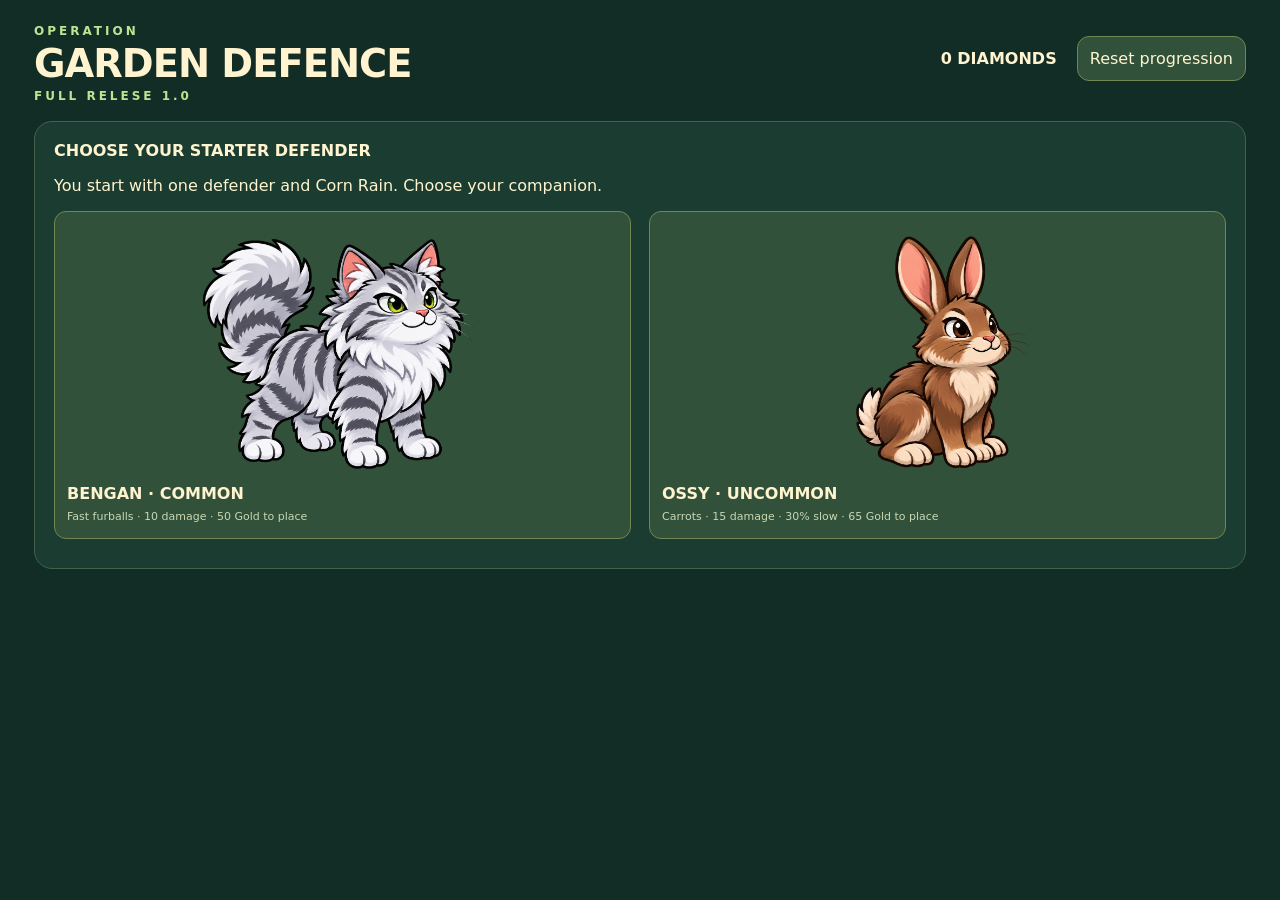
==== commit cb01adc5: "Give all Party players equal match controls and personal abilities" ====
--- a/garden-defence.html
+++ b/garden-defence.html
@@ -18,7 +18,7 @@
 let cucumberOwned=false,juiceOwned=false;try{cucumberOwned=localStorage.getItem('garden-defense.cucumber-owned')==='1';juiceOwned=localStorage.getItem('garden-defense.juice-owned')==='1'}catch{}
 let equipped=['corn'],abilityState={},puddles=[];
 function resetAbilities(){puddles=[];for(const [id,def]of Object.entries(abilityDefs))abilityState[id]={uses:def.max,cd:0};}
-function ownsAbility(id){return id==='corn'||!!lobbyProfile?.abilities?.includes(id);}
+function ownsAbility(id){if(actingGuest)return Object.hasOwn(actingGuest.abilities,id);return id==='corn'||!!lobbyProfile?.abilities?.includes(id);}
 function abilityUI(){const slots=$('abilitySlots'),signature=equipped.join('|');if(slots.dataset.signature!==signature){slots.dataset.signature=signature;slots.innerHTML=equipped.map((id,i)=>'<button id="ability-'+id+'"><strong>['+(i+1)+'] '+abilityDefs[id].name+'</strong><small>'+abilityDefs[id].desc+'</small><small id="status-'+id+'"></small></button>').join('');for(const id of equipped)$('ability-'+id).onclick=()=>select(id);}for(const id of equipped){const state=abilityState[id];$('status-'+id).textContent=state.uses+'/'+abilityDefs[id].max+' uses/'+(abilityDefs[id].scope==='match'?'match':'wave')+' · '+(state.cd>0?Math.ceil(state.cd)+'s cooldown':'Ready');$('ability-'+id).classList.toggle('selected',selected===id);}}
 function canCast(id){return !over&&!paused&&active&&ownsAbility(id)&&equipped.includes(id)&&abilityState[id].uses>0&&abilityState[id].cd<=0;}
 function castAbility(id,x,y){if(!canCast(id)){selected=null;$('hint').textContent='Ability not ready, no uses left, or the wave has not started.';ui();return}if(id==='brainfreeze'){const enemy=enemies.filter(e=>!e.dead&&enemyDistance(e,x,y)<45).sort((a,b)=>enemyDistance(a,x,y)-enemyDistance(b,x,y))[0];if(!enemy){$('hint').textContent='Click an enemy to freeze it.';return}enemy.freezeRemaining=5;}else if(id==='juice'){const defender=towers.find(t=>Math.hypot(t.x-x,t.y-y)<45);if(!defender){$('hint').textContent='Click one of your defenders to give them juice.';return}defender.buff=4;}else if(id==='corn')effects.push({x,y,age:0,hits:0});else puddles.push({x,y,remaining:5});abilityState[id].uses--;abilityState[id].cd=abilityDefs[id].cd;chickSay(id==='corn'?'cornUsed':id==='cucumber'?'cucumberUsed':id==='brainfreeze'?'freezeUsed':'juiceUsed',{},75,5,1);selected=null;$('hint').textContent=abilityDefs[id].name+' activated!';ui();}
@@ -100,7 +100,7 @@
 function defenderDamage(t,base,buffed){return base*Math.pow(1.2,(t.level||1)-1)+(buffed?5:0);}
 function upgradeDefender(t){const level=t.level||1;if(level>=4){$('hint').textContent=t.type.toUpperCase()+' is already at max level 4!';return false}const cost=[100,400,800][level-1];if(money<cost){$('hint').textContent='Upgrade to level '+(level+1)+' costs '+cost+'G.';return false}money-=cost;t.level=level+1;chickSay(t.level===4?'maxlevel':'upgrade',{name:t.type.toUpperCase()},70,5,1);$('hint').textContent=t.type.toUpperCase()+' is now level '+t.level+'! +20% damage and range.';saveMatch();return true;}
 let autoWave=false,autoTimer=0,editMode=null,movingDefender=null;
-let partyMatch=null;
+let partyMatch=null, actingGuest=null;
 function awardGold(amount){
   money+=amount;
   if(partyMatch?.host)for(const id of Object.keys(partyMatch.guestGold))partyMatch.guestGold[id]+=amount;
@@ -111,13 +111,20 @@
 function ui(){if(typeof lobbyProfile!=='undefined'&&lobbyProfile?.collection)collectionUI();if(typeof lobbyProfile!=='undefined'){for(const id of Object.keys(defenderPrices))$(id).hidden=lobbyProfile.scene==='battle'&&!lobbyProfile.unlocked.includes(id);}chickAdvice();$('autoWave').textContent='[Q] Auto Wave: '+(autoWave?'ON':'OFF')+(autoWave&&autoTimer>0?' · '+Math.ceil(autoTimer)+'s':'');$('upgradeDefender').classList.toggle('selected',editMode==='upgrade');$('moveDefender').classList.toggle('selected',editMode==='move');$('moveDefender').disabled=active;$('moveDefender').textContent=active?'Move · between waves only':'Move defender';$('deleteDefender').classList.toggle('selected',editMode==='delete');$('hp').textContent='🌱 Garden '+hp+'/100';$('cash').textContent='🪙 '+money;$('wave').textContent='⚑ Wave '+wave;abilityUI();$('next').textContent=over?'GARDEN LOST — RESTART':active?'WAVE '+wave+' IN PROGRESS':'▶ START WAVE '+(wave+1);for(const id of ['bengan','ossy','pelle','skrutt','hannie','albus','kattis'])$(id).classList.toggle('selected',selected===id)}
 function select(id){if(over)return;editMode=null;movingDefender=null;if(abilityDefs[id]&&!canCast(id)){$('hint').textContent='Start a wave, wait for the cooldown and check your remaining uses.';return}selected=selected===id?null:id;$('hint').textContent=abilityDefs[selected]?(selected==='juice'?'Click the defender who should receive juice.':selected==='brainfreeze'?'Click an enemy to freeze it.':'Click the area where you want to use the ability.'):selected?'Place '+selected.toUpperCase()+' on empty grass.':'Select a defender or an ability.';ui()}
 for(const id of ['bengan','ossy','pelle','skrutt','hannie','albus','kattis'])$(id).onclick=()=>select(id);
-$('autoWave').onclick=()=>{if(over)return;autoWave=!autoWave;autoTimer=autoWave&&!active?2:0;ui()};
+$('autoWave').onclick=()=>{if(partyMatch&&!partyMatch.host){partySend({op:'action',kind:'auto'});return;}if(over)return;autoWave=!autoWave;autoTimer=autoWave&&!active?2:0;ui()};
 for(const [id,mode]of [['moveDefender','move'],['deleteDefender','delete'],['upgradeDefender','upgrade']])$(id).onclick=()=>{if(over||paused)return;if(mode==='move'&&active){$('hint').textContent='You can only move defenders between waves.';return;}editMode=editMode===mode?null:mode;selected=null;movingDefender=null;$('hint').textContent=editMode==='upgrade'?'Click a defender to upgrade. Level 2: 100G · Level 3: 400G · Level 4: 800G.':editMode==='move'?'Select a defender, then click empty grass. Escape cancels.':editMode==='delete'?'Click a defender to sell: half the base price, rounded to the nearest 5G. Levels add no extra value.':'Editing cancelled.';ui()};
 $('reset').onclick=reset;$('pause').onclick=()=>{paused=!paused;$('pause').textContent=paused?'▶ Resume':'Ⅱ Pause'};
-$('next').onclick=()=>{if(partyMatch&&!partyMatch.host)return;if(over){reset();return}if(active||paused)return;wave++;autoTimer=0;selected=null;if(editMode==='move'){editMode=null;movingDefender=null;}for(const [id,def]of Object.entries(abilityDefs))if(def.scope!=='match')abilityState[id].uses=def.max;active=true;queue=wave===100?['beetletitan']:wave===20?[]:Array.from({length:waveSize(wave)},(_,i)=>wave>31&&i%4===1?'bee':wave>=21&&i%5===3?'millipede':wave>10&&i%4===0?'rat':wave>=3&&i%4===2?'spider':wave>=2&&i%3===1?'beetle':'snail');if(wave===10)queue.unshift('scorpion');if(wave===20)queue.unshift('ratking');if(wave===30)queue.unshift('centipede');if(wave===40)queue.unshift('queenbee');if(wave===50)queue.unshift('megasnail');spawn=0;$('hint').textContent=wave===100?'BEETLE TITAN SOLO! '+enemyMaxHp('beetletitan').toLocaleString('en-US')+' HP · shields block half damage for 5s after every 10s unshielded.':wave===50?'MEGA SNAIL! '+enemyMaxHp('megasnail').toLocaleString('en-US')+' HP · invulnerable shell and healing!':wave===40?'QUEEN BEE! '+enemyMaxHp('queenbee').toLocaleString('en-US')+' HP · destroy the hives!':wave===30?'CENTIPEDE! '+enemyMaxHp('centipede').toLocaleString('en-US')+' HP · ten segments · pushes defenders!':wave===20?'RAT KING! '+enemyMaxHp('ratking').toLocaleString('en-US')+' HP · rats every second · watch the jump!':wave===10?'SCORPION KING! '+enemyMaxHp('scorpion').toLocaleString('en-US')+' HP · stuns the nearest defender every 10 seconds.':'Incoming from the west! Protect the Garden.';ui()};
+$('next').onclick=()=>{if(partyMatch&&!partyMatch.host){partySend({op:'action',kind:'wave'});return;}if(over){reset();return}if(active||paused)return;wave++;autoTimer=0;selected=null;if(editMode==='move'){editMode=null;movingDefender=null;}for(const [id,def]of Object.entries(abilityDefs))if(def.scope!=='match'){abilityState[id].uses=def.max;for(const guest of Object.values(partyMatch?.guests||{}))if(guest.abilities[id])guest.abilities[id].uses=def.max;}active=true;queue=wave===100?['beetletitan']:wave===20?[]:Array.from({length:waveSize(wave)},(_,i)=>wave>31&&i%4===1?'bee':wave>=21&&i%5===3?'millipede':wave>10&&i%4===0?'rat':wave>=3&&i%4===2?'spider':wave>=2&&i%3===1?'beetle':'snail');if(wave===10)queue.unshift('scorpion');if(wave===20)queue.unshift('ratking');if(wave===30)queue.unshift('centipede');if(wave===40)queue.unshift('queenbee');if(wave===50)queue.unshift('megasnail');spawn=0;$('hint').textContent=wave===100?'BEETLE TITAN SOLO! '+enemyMaxHp('beetletitan').toLocaleString('en-US')+' HP · shields block half damage for 5s after every 10s unshielded.':wave===50?'MEGA SNAIL! '+enemyMaxHp('megasnail').toLocaleString('en-US')+' HP · invulnerable shell and healing!':wave===40?'QUEEN BEE! '+enemyMaxHp('queenbee').toLocaleString('en-US')+' HP · destroy the hives!':wave===30?'CENTIPEDE! '+enemyMaxHp('centipede').toLocaleString('en-US')+' HP · ten segments · pushes defenders!':wave===20?'RAT KING! '+enemyMaxHp('ratking').toLocaleString('en-US')+' HP · rats every second · watch the jump!':wave===10?'SCORPION KING! '+enemyMaxHp('scorpion').toLocaleString('en-US')+' HP · stuns the nearest defender every 10 seconds.':'Incoming from the west! Protect the Garden.';ui()};
 function distanceSegment(x,y,a,b){let dx=b[0]-a[0],dy=b[1]-a[1];if(dx===0&&dy===0)return Math.hypot(x-a[0],y-a[1]);let t=Math.max(0,Math.min(1,((x-a[0])*dx+(y-a[1])*dy)/(dx*dx+dy*dy)));return Math.hypot(x-a[0]-t*dx,y-a[1]-t*dy)}
 canvas.onpointermove=e=>{const r=canvas.getBoundingClientRect();placementPointer={x:(e.clientX-r.left)*1000/r.width,y:(e.clientY-r.top)*650/r.height};};canvas.onpointerleave=()=>placementPointer=null;
-canvas.onpointerdown=e=>{if(over||paused)return;const r=canvas.getBoundingClientRect(),x=(e.clientX-r.left)*1000/r.width,y=(e.clientY-r.top)*650/r.height;if(partyMatch&&!partyMatch.host){if(selected===lobbyProfile.starter){if(money<defenderPrices[selected]){$('hint').textContent='You need more Gold!';return;}partySend({op:'place',type:selected,x,y});selected=null;}else target={x,y};return;}if(editMode==='move'&&active){editMode=null;movingDefender=null;$('hint').textContent='You can only move defenders between waves.';ui();return;}if(editMode){if(!movingDefender){const t=towers.find(t=>!t.guestOwner&&Math.hypot(t.x-x,t.y-y)<36);if(!t){$('hint').textContent='Click a defender.';return}if(editMode==='upgrade'){upgradeDefender(t);}else if(editMode==='delete'){const refund=sellValue(t);money+=refund;towers=towers.filter(d=>d!==t);editMode=null;saveMatch();$('hint').textContent=t.type.toUpperCase()+' sold for '+refund+'G.';}else{movingDefender=t;$('hint').textContent='Click empty grass for the new position.';}}else{const t=movingDefender;if(path.slice(1).some((p,i)=>distanceSegment(x,y,path[i],p)<58)||towers.some(other=>other!==t&&Math.hypot(x-other.x,y-other.y)<53)||x>880||x<28||y<30||y>620){$('hint').textContent='Choose empty grass away from the path.';return}if(t.home){$('hint').textContent='Centipede pushed this defender. You can move it after the wave.';movingDefender=null;return}t.x=x;t.y=y;t.jump=null;t.laserTarget=null;movingDefender=null;editMode=null;$('hint').textContent='Defender moved.';}ui();return;}if(abilityDefs[selected]){castAbility(selected,x,y);}else if(selected){if(lobbyProfile.scene==='battle'&&!lobbyProfile.unlocked.includes(selected)){$('hint').textContent='This defender is not unlocked.';return;}const cost=selected==='kattis'?100:selected==='albus'?200:selected==='hannie'?800:selected==='skrutt'?90:selected==='pelle'?120:selected==='bengan'?50:65;if(money<cost){$('hint').textContent='You need more Gold!';return}if(path.slice(1).some((p,i)=>distanceSegment(x,y,path[i],p)<58)||towers.some(t=>Math.hypot(x-t.x,y-t.y)<53)||x>880||x<28||y<30||y>620){$('hint').textContent='Choose empty grass away from the path and the Garden.';return}money-=cost;towers.push({x,y,type:selected,cd:0,level:1,elite:useElite(selected)});selected=null;$('hint').textContent='Defender placed!';}else target={x,y};ui()};
+canvas.onpointerdown=e=>{if(over||paused)return;const r=canvas.getBoundingClientRect(),x=(e.clientX-r.left)*1000/r.width,y=(e.clientY-r.top)*650/r.height;handleBattleClick(x,y);};
+function handleBattleClick(x,y){
+if(partyMatch&&!partyMatch.host){
+  if(selected||editMode)partySend({op:'action',kind:'click',selected,mode:editMode,x,y});
+  else target={x,y};
+  if(selected)selected=null;
+  ui();return;
+}if(editMode==='move'&&active){editMode=null;movingDefender=null;$('hint').textContent='You can only move defenders between waves.';ui();return;}if(editMode){if(!movingDefender){const t=towers.find(t=>(t.guestOwner??null)===(actingGuest?.id??null)&&Math.hypot(t.x-x,t.y-y)<36);if(!t){$('hint').textContent='Click a defender.';return}if(editMode==='upgrade'){upgradeDefender(t);}else if(editMode==='delete'){const refund=sellValue(t);money+=refund;towers=towers.filter(d=>d!==t);editMode=null;saveMatch();$('hint').textContent=t.type.toUpperCase()+' sold for '+refund+'G.';}else{movingDefender=t;$('hint').textContent='Click empty grass for the new position.';}}else{const t=movingDefender;if(path.slice(1).some((p,i)=>distanceSegment(x,y,path[i],p)<58)||towers.some(other=>other!==t&&Math.hypot(x-other.x,y-other.y)<53)||x>880||x<28||y<30||y>620){$('hint').textContent='Choose empty grass away from the path.';return}if(t.home){$('hint').textContent='Centipede pushed this defender. You can move it after the wave.';movingDefender=null;return}t.x=x;t.y=y;t.jump=null;t.laserTarget=null;movingDefender=null;editMode=null;$('hint').textContent='Defender moved.';}ui();return;}if(abilityDefs[selected]){castAbility(selected,x,y);}else if(selected){if(lobbyProfile.scene==='battle'&&!(actingGuest?.defenders??lobbyProfile.unlocked).includes(selected)){$('hint').textContent='This defender is not unlocked.';return;}const cost=selected==='kattis'?100:selected==='albus'?200:selected==='hannie'?800:selected==='skrutt'?90:selected==='pelle'?120:selected==='bengan'?50:65;if(money<cost){$('hint').textContent='You need more Gold!';return}if(path.slice(1).some((p,i)=>distanceSegment(x,y,path[i],p)<58)||towers.some(t=>Math.hypot(x-t.x,y-t.y)<53)||x>880||x<28||y<30||y>620){$('hint').textContent='Choose empty grass away from the path and the Garden.';return}money-=cost;towers.push({x,y,type:selected,cd:0,level:1,elite:useElite(selected),guestOwner:actingGuest?.id});selected=null;$('hint').textContent='Defender placed!';}else target={x,y};ui()};
 onkeydown=e=>{if(['INPUT','SELECT','TEXTAREA'].includes(e.target?.tagName))return;const key=e.key.toLowerCase();if(key==='q'){e.preventDefault();if(!e.repeat)$('autoWave').onclick();return}if(key==='escape'){selected=null;editMode=null;movingDefender=null;ui();return}if(key==='e'||['1','2','3'].includes(key)){e.preventDefault();if(e.repeat||paused||over)return;if(key==='e')$('next').onclick();else{const id=equipped[Number(key)-1];if(id)select(id)}return}if(['ArrowUp','ArrowDown','ArrowLeft','ArrowRight',' '].includes(e.key))e.preventDefault();keys[e.key.toLowerCase()]=true};onkeyup=e=>keys[e.key.toLowerCase()]=false;
 function restoreDefenders(){for(const t of towers)if(t.home){t.x=t.home.x;t.y=t.home.y;delete t.home;t.jump=null;t.laserTarget=null;}}
 function spawnOnPath(type,distance){distance=Math.max(0,distance);const p=pathPoint(distance);let remainder=distance,segment=1;while(segment<path.length-1){const length=Math.hypot(path[segment][0]-path[segment-1][0],path[segment][1]-path[segment-1][1]);if(remainder<length)break;remainder-=length;segment++;}return {...kinds[type],hp:enemyMaxHp(type),type,x:p.x,y:p.y,segment,progress:distance,slow:0,dead:false,teleportClock:2,hiveClock:20,summonClock:3};}
@@ -128,7 +135,7 @@
 function enemyInCone(e,t){return enemyParts(e).some(p=>{const a=Math.atan2(p.y-t.y,p.x-t.x)-t.sweepAngle;return Math.hypot(p.x-t.x,p.y-t.y)<defenderRange(t)&&Math.abs(Math.atan2(Math.sin(a),Math.cos(a)))<=(t.elite?Math.PI/2:Math.PI/4);});}
 function hit(e,d,shot=false){if(e.dead)return false;if(e.type==='megasnail'&&e.shellRemaining>0)return false;if(shot&&e.type==='bee'&&Math.random()<.2){e.missFlash=.3;return false;}e.hp-=d*(e.freezeRemaining>0?.5:1)*(e.type==='beetletitan'&&e.shieldRemaining>0?.5:1);if(e.hp<=0){e.dead=true;awardGold(e.reward)}return true;}
 function updateTitanShield(e,dt){let left=dt;while(left>1e-9){if(e.shieldRemaining>0){const step=Math.min(left,e.shieldRemaining);e.shieldRemaining-=step;left-=step;if(e.shieldRemaining<=1e-9){e.shieldRemaining=0;e.shieldClock=10;}}else{e.shieldClock=e.shieldClock??10;const step=Math.min(left,e.shieldClock);e.shieldClock-=step;left-=step;if(e.shieldClock<=1e-9){e.shieldClock=0;e.shieldRemaining=5;}}}}
-function update(dt){time+=dt;if(autoWave&&!active&&!over&&!paused){autoTimer=Math.max(0,autoTimer-dt);if(autoTimer<=0)$('next').onclick();}for(const state of Object.values(abilityState))state.cd=Math.max(0,state.cd-dt);puddles=puddles.filter(p=>p.remaining>0);cooldown=Math.max(0,cooldown-dt);if(active&&queue.length){spawn-=dt;if(spawn<=0){const bosses=['scorpion','ratking','centipede','queenbee','megasnail','beetletitan'];const batch=bosses.includes(queue[0])?1:Math.min(waveGroupSize(wave),queue.length);for(let i=0;i<batch;i++){if(i>0&&bosses.includes(queue[0]))break;const type=queue.shift();enemies.push({...kinds[type],hp:enemyMaxHp(type),type,x:path[0][0]-i*12,y:path[0][1],segment:1,slow:0,dead:false,progress:-i*12,stunClock:10,teleportClock:2,blink:0});}spawn=waveSpawnGap(wave);}}
+function update(dt){time+=dt;if(autoWave&&!active&&!over&&!paused){autoTimer=Math.max(0,autoTimer-dt);if(autoTimer<=0)$('next').onclick();}for(const states of [abilityState,...Object.values(partyMatch?.guests||{}).map(guest=>guest.abilities)])for(const state of Object.values(states))state.cd=Math.max(0,state.cd-dt);puddles=puddles.filter(p=>p.remaining>0);cooldown=Math.max(0,cooldown-dt);if(active&&queue.length){spawn-=dt;if(spawn<=0){const bosses=['scorpion','ratking','centipede','queenbee','megasnail','beetletitan'];const batch=bosses.includes(queue[0])?1:Math.min(waveGroupSize(wave),queue.length);for(let i=0;i<batch;i++){if(i>0&&bosses.includes(queue[0]))break;const type=queue.shift();enemies.push({...kinds[type],hp:enemyMaxHp(type),type,x:path[0][0]-i*12,y:path[0][1],segment:1,slow:0,dead:false,progress:-i*12,stunClock:10,teleportClock:2,blink:0});}spawn=waveSpawnGap(wave);}}
 const summoned=[];for(const e of enemies){if(e.dead)continue;if(e.type==='beetletitan')updateTitanShield(e,dt);const frozen=(e.freezeRemaining||0)>0;e.freezeRemaining=Math.max(0,(e.freezeRemaining||0)-dt);e.missFlash=Math.max(0,(e.missFlash||0)-dt);let kingStopped=false;if(e.type==='megasnail'){if(e.shellRemaining>0){kingStopped=true;const healTime=Math.min(dt,e.shellRemaining);e.hp=Math.min(enemyMaxHp('megasnail'),e.hp+1000/3*healTime);e.shellRemaining=Math.max(0,e.shellRemaining-dt);if(e.shellRemaining<=1e-9){e.shellRemaining=0;e.shellClock=15;}}else{e.shellClock=(e.shellClock??15)-dt;if(e.shellClock<=1e-9){e.shellRemaining=3;kingStopped=true;}}}if(e.type==='queenbee'){e.hiveClock=(e.hiveClock??20)-dt;while(e.hiveClock<=1e-9){e.hiveClock+=20;summoned.push(spawnOnPath('hive',(e.progress||0)-50));$('hint').textContent='Queen Bee dropped a hive!';}}else if(e.type==='hive'){e.summonClock=(e.summonClock??3)-dt;while(e.summonClock<=1e-9){e.summonClock+=3;summoned.push(spawnOnPath('bee',e.progress||0));}}
 if(e.type==='ratking'){
 e.summonClock=(e.summonClock??1)-dt;while(e.summonClock<=1e-9){e.summonClock+=1;summoned.push({...kinds.rat,hp:enemyMaxHp('rat'),type:'rat',x:path[0][0],y:path[0][1],segment:1,slow:0,dead:false,progress:0,teleportClock:2,blink:.25});}
@@ -236,7 +243,7 @@
 function equipAbility(id){if(lobbyProfile.scene==='battle'||!ownsAbility(id))return false;const loadout=lobbyProfile.loadout;if(loadout.includes(id))lobbyProfile.loadout=loadout.filter(a=>a!==id);else{if(loadout.length>=3){$('lobbyMessage').textContent='You can equip up to 3 abilities. Unequip one first.';return false}loadout.push(id);}saveProfile();return true;}
 function initCollection(){initAbilities();if(!lobbyProfile.collection){lobbyProfile.collection={};for(const id of lobbyProfile.unlocked||[])lobbyProfile.collection[id]={normal:1,elite:0};}lobbyProfile.preferred=lobbyProfile.preferred||{};for(const id of Object.keys(shopPrices)){const c=lobbyProfile.collection[id]||{normal:0,elite:0};c.normal=Math.max(0,Math.floor(Number(c.normal)||0));c.elite=Math.max(0,Math.floor(Number(c.elite)||0));lobbyProfile.collection[id]=c;}syncCollection();}
 function syncCollection(){lobbyProfile.unlocked=Object.keys(shopPrices).filter(id=>{const c=lobbyProfile.collection[id];return c&&(c.normal>0||c.elite>0)});}
-function useElite(id){const c=lobbyProfile?.collection?.[id];return !!(c&&c.elite>0&&(c.normal===0||lobbyProfile.preferred[id]!=='normal'));}
+function useElite(id){if(actingGuest)return actingGuest.elite.includes(id);const c=lobbyProfile?.collection?.[id];return !!(c&&c.elite>0&&(c.normal===0||lobbyProfile.preferred[id]!=='normal'));}
 function buyDefender(id){if(lobbyProfile.scene==='battle'||!shopPrices[id]||!lobbyProfile.starter)return false;const cost=shopPrices[id];if(lobbyProfile.diamonds<cost){$('lobbyMessage').textContent='Not enough Diamonds. '+id.toUpperCase()+' costs '+cost+' D.';return false;}lobbyProfile.diamonds-=cost;lobbyProfile.collection[id].normal++;syncCollection();saveProfile();$('diamondCount').textContent=lobbyProfile.diamonds+' DIAMONDS';$('lobbyMessage').textContent='Bought '+id.toUpperCase()+'! You can buy more copies to merge.';return true;}
 function mergeDefender(id){if(lobbyProfile.scene==='battle'||!lobbyProfile.collection[id]||lobbyProfile.collection[id].normal<3)return false;const c=lobbyProfile.collection[id];c.normal-=3;c.elite++;lobbyProfile.preferred[id]='elite';syncCollection();saveProfile();$('lobbyMessage').textContent='MERGE COMPLETE! ELITE '+id.toUpperCase()+' unlocked!';return true;}
 function collectionUI(){if(!lobbyProfile?.collection)return;for(const id of Object.keys(shopPrices)){const c=lobbyProfile.collection[id];$('variantStatus-'+id).textContent=useElite(id)?'★ ELITE · '+eliteDescriptions[id]:'NORMAL';const toggle=$('variant-'+id);toggle.hidden=!(c.normal>0&&c.elite>0)||lobbyProfile.scene!=='battle';toggle.textContent=useElite(id)?'Switch to NORMAL '+id.toUpperCase():'Switch to ELITE '+id.toUpperCase();toggle.onclick=()=>{lobbyProfile.preferred[id]=useElite(id)?'normal':'elite';saveProfile();ui();};}}
@@ -270,7 +277,7 @@
 function drawLobby(dt){if(lobbyProfile.scene==='battle'||!lobbyProfile.starter)return;let dx=(lobbyKeys.d||lobbyKeys.arrowright?1:0)-(lobbyKeys.a||lobbyKeys.arrowleft?1:0),dy=(lobbyKeys.s||lobbyKeys.arrowdown?1:0)-(lobbyKeys.w||lobbyKeys.arrowup?1:0);if(dx||dy){lobbyTarget=null;pendingStation=null;}else if(lobbyTarget){dx=lobbyTarget.x-lobbyHero.x;dy=lobbyTarget.y-lobbyHero.y;if(Math.hypot(dx,dy)<6){lobbyTarget=null;if(pendingStation){const station=pendingStation;pendingStation=null;if(typeof station==='number'){startMission(station);return;}openStation(station);}dx=dy=0;}}const length=Math.hypot(dx,dy);if(length){lobbyHero.x=Math.max(25,Math.min(975,lobbyHero.x+dx/length*200*dt));lobbyHero.y=Math.max(45,Math.min(565,lobbyHero.y+dy/length*200*dt));}
 if(checkLobbyEntry())return;
 lc.fillStyle='#487643';lc.fillRect(0,0,1000,600);lc.strokeStyle='#679052';lc.lineWidth=50;lc.beginPath();lc.moveTo(120,350);lc.lineTo(880,350);lc.moveTo(500,500);lc.lineTo(500,170);lc.stroke();for(let i=0;i<60;i++){lc.fillStyle=i%2?'#87ad5d':'#619349';lc.fillRect(i*173%1000,i*97%600,4,8);}lc.textAlign='center';lc.textBaseline='middle';for(const p of portals){lc.fillStyle='#1e4232';lc.beginPath();lc.roundRect(p.x-60,p.y-78,120,145,18);lc.fill();lc.strokeStyle='#f2cf69';lc.lineWidth=4;lc.stroke();lc.fillStyle='#fff1b8';lc.font='bold 15px system-ui';lc.fillText('PLAY',p.x,p.y-45);lc.font='bold 24px system-ui';lc.fillText(''+p.goal,p.x,p.y-10);lc.font='13px system-ui';lc.fillText(missionRewards[p.goal]+' DIAMONDS',p.x,p.y+28);}
-for(const station of [{x:120,name:'MERGE',color:'#a688c8'},{x:880,name:'SHOP',color:'#edbc62'}]){lc.fillStyle='#244b35';lc.fillRect(station.x-70,290,140,110);lc.fillStyle=station.color;lc.font='bold 24px system-ui';lc.fillText(station.name,station.x,340);lc.font='13px system-ui';lc.fillText('Walk in',station.x,375);}drawOtherLobbyPlayers();if(generalArt)lc.drawImage(generalArt,lobbyHero.x-43,lobbyHero.y-82,86,105);else{lc.fillStyle='#ffe16b';lc.beginPath();lc.arc(lobbyHero.x,lobbyHero.y,22,0,7);lc.fill();}lc.fillStyle='#fff2b7';lc.font='bold 12px system-ui';lc.fillText('GENERAL CHICK',lobbyHero.x,lobbyHero.y+35);}
+for(const station of [{x:120,name:'MERGE',color:'#a688c8'},{x:880,name:'SHOP',color:'#edbc62'}]){lc.fillStyle='#244b35';lc.fillRect(station.x-70,290,140,110);lc.fillStyle=station.color;lc.font='bold 24px system-ui';lc.fillText(station.name,station.x,340);lc.font='13px system-ui';lc.fillText('Walk in',station.x,375);}drawOtherLobbyPlayers();if(generalArt)lc.drawImage(generalArt,lobbyHero.x-43,lobbyHero.y-82,86,105);else{lc.fillStyle='#ffe16b';lc.beginPath();lc.arc(lobbyHero.x,lobbyHero.y,22,0,7);lc.fill();}lc.fillStyle='#fff2b7';lc.font='bold 12px system-ui';drawLobbyPlayerName(lobbySelf,lobbyHero.x,lobbyHero.y+35);}
 function drawStarterArt(){if(!characterArt)return;for(const [id,start,fraction]of [['starterBengan',0,.6],['starterOssy',.6,.4]]){const c=$(id),context=c.getContext('2d'),sw=characterArt.width*fraction,height=240,width=height*sw/characterArt.height;context.clearRect(0,0,c.width,c.height);context.drawImage(characterArt,characterArt.width*start,0,sw,characterArt.height,(c.width-width)/2,10,width,height);}}
 const oldPetLoad=fixedPetImage.onload;fixedPetImage.onload=()=>{oldPetLoad?.();drawStarterArt();};drawStarterArt();
 $('lobbyReset').onclick=()=>{if(!confirm('Reset all progression, Diamonds and your starter choice? This cannot be undone.'))return;for(const key of [LOBBY_KEY,SAVE_KEY,'garden-defense.cucumber-owned','garden-defense.juice-owned'])try{localStorage.removeItem(key)}catch{}lobbyProfile={schema:1,starter:null,diamonds:0,unlocked:[],scene:'starter',missionGoal:10,wins:{}};cucumberOwned=false;juiceOwned=false;initCollection();baseReset();saveProfile();showScene();};$('resetProgression').onclick=$('lobbyReset').onclick;
@@ -301,7 +308,7 @@
       const message = JSON.parse(event.data);
       if (message.self) {
         lobbySelf = message.self;
-        $('openParty').hidden = message.partyWallets !== true;
+        $('openParty').hidden = message.equalParty !== true;
       }
       if (Array.isArray(message.players)) lobbyPlayers = message.players;
       handlePartyMessage(message);
@@ -316,7 +323,7 @@
   }
   if (lobbySocket?.readyState !== WebSocket.OPEN || now < nextLobbyPosition) return;
   if(partyMatch){
-    if(partyMatch.host&&!paused){partySend({op:'state',state:{...matchSnapshot(),guestGold:partyMatch.guestGold}});nextLobbyPosition=now+140;}
+    if(partyMatch.host&&!paused){partySend({op:'state',state:{...matchSnapshot(),guestGold:partyMatch.guestGold,guestAbilities:Object.fromEntries(Object.entries(partyMatch.guests).map(([id,guest])=>[id,guest.abilities]))}});nextLobbyPosition=now+140;}
     return;
   }
   if(partyRoomState)return;
@@ -325,6 +332,21 @@
   lobbySocket.send(position);
   lastLobbyPosition = position;
   nextLobbyPosition = now + 250;
+}
+
+const lobbyPlayerNames = ["General Bacon","Kapten Potatis","Doktor Morot","Major Pruttkudde","Coolaste tjejen i stan","Kladdkakan","Spöket"];
+
+function lobbyPlayerName(id) {
+  if (!id) return lobbyPlayerNames[0];
+  const hash = Array.from(id).reduce((value, character) =>
+    (Math.imul(value, 31) + character.charCodeAt(0)) >>> 0, 0);
+  return lobbyPlayerNames[hash % lobbyPlayerNames.length];
+}
+
+function drawLobbyPlayerName(id, x, y) {
+  const name = lobbyPlayerName(id);
+  const padding = lc.measureText(name).width / 2 + 4;
+  lc.fillText(name, Math.max(padding, Math.min(lobbyCanvas.width - padding, x)), y);
 }
 
 function drawOtherLobbyPlayers() {
@@ -339,7 +361,7 @@
     }
     lc.fillStyle = '#c9f4ff';
     lc.font = 'bold 12px system-ui';
-    lc.fillText('PLAYER ' + player.id.slice(0, 4).toUpperCase(), player.x, player.y + 30);
+    drawLobbyPlayerName(player.id, player.x, player.y + 30);
   }
 }
 
@@ -354,7 +376,7 @@
 
 function renderPartyRoom() {
   $('partyJoin').hidden = !!partyRoomState;
-  $('partyChoices').hidden = !partyRoomState || partyRoomState.host !== lobbySelf;
+  $('partyChoices').hidden = !partyRoomState;
   $('partyInfo').textContent = partyRoomState
     ? 'Room ' + partyRoomState.room + ' · ' + partyRoomState.ids.length + '/5 players'
     : 'Create a room or enter a friend’s code.';
@@ -366,9 +388,9 @@
 }
 $('partyCreate').onclick = () => sendRoomAction({ op: 'create' });
 $('partyJoinButton').onclick = () => {
-  const room = $('partyCode').value.trim().toUpperCase();
-  if (!/^[A-F0-9]{8}$/.test(room)) {
-    $('partyInfo').textContent = 'Enter the eight-character room code.';
+  const room = $('partyCode').value.trim().toLowerCase();
+  if (!/^(?:bajs|kiss|prutt|fis|rumpa|[a-z]{4}|[a-f0-9]{8})$/.test(room)) {
+    $('partyInfo').textContent = 'Enter the room code, for example prutt.';
     return;
   }
   sendRoomAction({ op: 'join', room });
@@ -398,6 +420,8 @@
 function applyPartyState(state) {
   hp = state.hp;
   money = state.guestGold?.[lobbySelf] ?? 150;
+  Object.assign(abilityState,state.guestAbilities?.[lobbySelf]);
+  autoWave=state.autoWave;autoTimer=state.autoTimer;
   wave = state.wave;
   active = state.active;
   time = state.time;
@@ -425,28 +449,50 @@
     const { count, goal, host } = message.partyStart;
     partyDialog.close();
     const guestGold = Object.fromEntries((partyRoomState?.ids || []).filter(id => id !== host).map(id => [id, 150]));
-    partyMatch = { count, host: host === lobbySelf, guestGold };
+    partyMatch = { count, host: host === lobbySelf, guestGold, guests:Object.create(null) };
     // Initialize the same map as a solo mission, without replacing a saved solo match.
     missionGoal = goal;
     lobbyProfile.scene = 'battle';
     baseReset();
-    equipped = partyMatch.host ? lobbyProfile.loadout.filter(ownsAbility).slice(0,3) : [];
+    equipped = lobbyProfile.loadout.filter(ownsAbility).slice(0,3);
+    if(!partyMatch.host)partySend({op:'setup',ids:equipped,defenders:lobbyProfile.unlocked,elite:lobbyProfile.unlocked.filter(useElite)});
     lobbyKeys = {};
     keys = {};
     showScene();
-    $('next').disabled = !partyMatch.host;
+    $('next').disabled = false;
     $('hint').textContent = 'Party · ' + count + ' players · Enemy HP ×' + count + ' · Clear wave ' + goal + '.';
   }
   if (message.partyState && partyMatch && !partyMatch.host) applyPartyState(message.partyState);
-  if (message.partyPlace && partyMatch?.host && !paused) {
-    const { type, x, y, playerId } = message.partyPlace;
-    const gold = partyMatch.guestGold[playerId];
-    const cost = type === 'bengan' ? 50 : 65;
-    if (!['bengan','ossy'].includes(type) || !Number.isFinite(gold) || gold < cost || x < 28 || x > 880 || y < 30 || y > 620 ||
-        path.slice(1).some((p,i)=>distanceSegment(x,y,path[i],p)<58) ||
-        towers.some(t=>Math.hypot(x-t.x,y-t.y)<53)) return;
-    partyMatch.guestGold[playerId] -= cost;
-    towers.push({ x, y, type, cd: 0, level: 1, elite: false, guestOwner: playerId });
+  if(message.partyAction&&partyMatch?.host)handlePartyAction(message.partyAction);
+}
+
+function handlePartyAction({playerId,kind,ids,defenders,elite,selected:choice,mode,x,y}) {
+  if(!Object.hasOwn(partyMatch.guestGold,playerId))return;
+  const guest=partyMatch.guests[playerId];
+  if(kind==='setup'&&!guest){
+    partyMatch.guests[playerId]={id:playerId,defenders,elite,ids,moving:null,
+      abilities:Object.fromEntries(ids.map(id=>[id,{uses:abilityDefs[id].max,cd:0}]))};
+    return;
+  }
+  if(!guest)return;
+  if(kind==='wave'){$('next').onclick();return;}
+  if(kind==='auto'){$('autoWave').onclick();return;}
+  if(kind!=='click'||paused||over)return;
+  const local={money,equipped,abilityState,selected,editMode,movingDefender};
+  const hint=$('hint').textContent;
+  actingGuest=guest;
+  try {
+    money=partyMatch.guestGold[playerId];
+    equipped=guest.ids;abilityState=guest.abilities;
+    selected=choice;editMode=mode;
+    movingDefender=mode==='move'&&towers.includes(guest.moving)?guest.moving:null;
+    handleBattleClick(x,y);
+    partyMatch.guestGold[playerId]=money;
+    guest.moving=movingDefender;
+  } finally {
+    ({money,equipped,abilityState,selected,editMode,movingDefender}=local);
+    actingGuest=null;
+    $('hint').textContent=hint;
     ui();
   }
 }
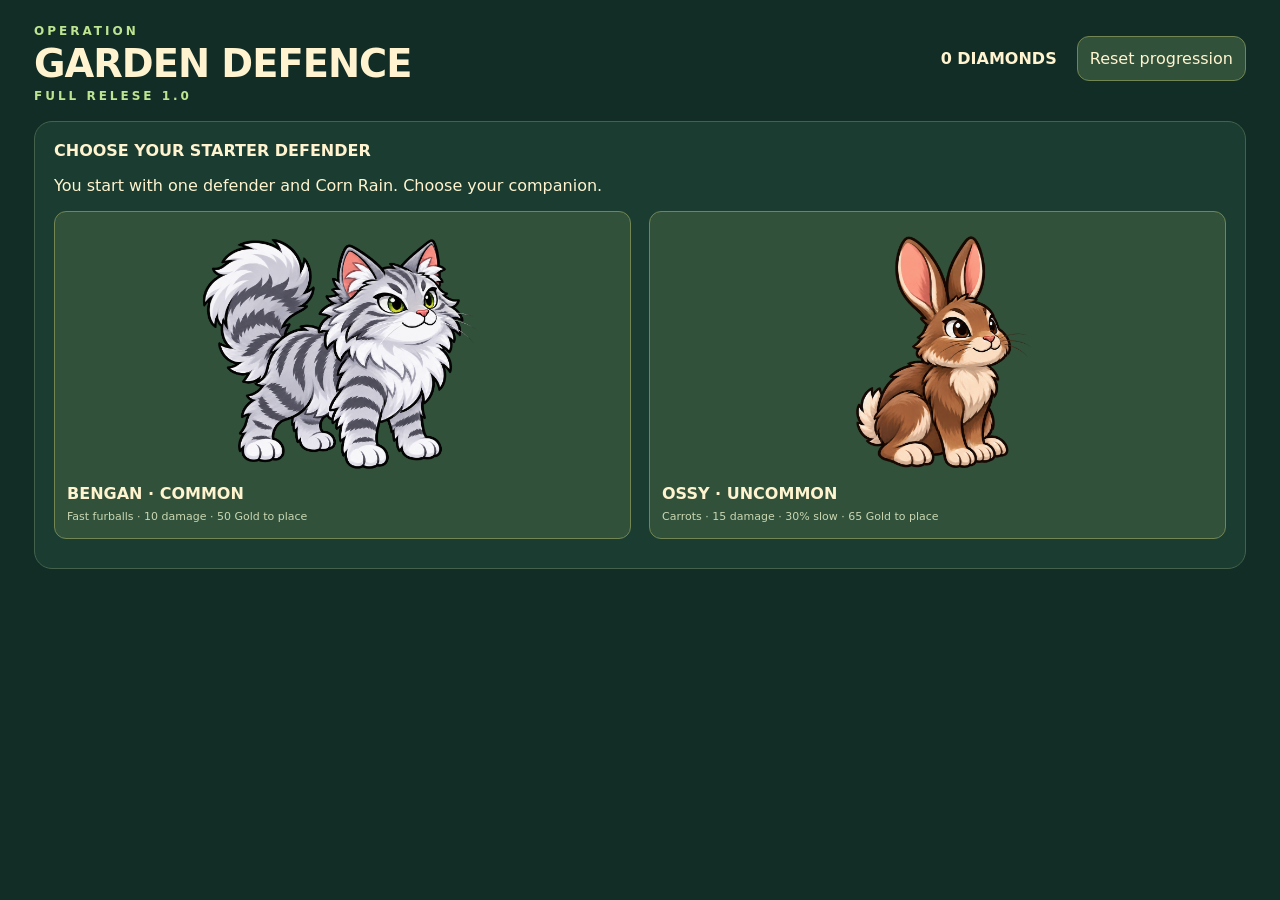
==== commit 4465a7f8: "Add Jeff the legendary blueberry dart defender" ====
--- a/garden-defence.html
+++ b/garden-defence.html
@@ -8,7 +8,7 @@
 
 #battleMain{max-width:1450px}#battleMain .layout{grid-template-columns:150px minmax(0,1fr) 265px}.battle-stage{min-width:0}.battle-controls{align-self:start;background:#1b3c31;border:1px solid #44624b;border-radius:14px;padding:12px;position:sticky;top:12px}.battle-controls h2{font-size:12px}.battle-controls .toolbar{display:flex;flex-direction:column;gap:8px;margin-bottom:8px}.battle-controls .toolbar button{width:100%;padding:10px;font-size:12px;overflow-wrap:anywhere}@media(max-width:1000px){#battleMain .layout{grid-template-columns:120px minmax(0,1fr);gap:10px}#battleMain .layout>.panel{grid-column:1/-1}}@media(max-width:500px){#battleMain{padding:6px}#battleMain .layout{grid-template-columns:88px minmax(0,1fr);gap:6px}.battle-controls{padding:6px;top:6px}.battle-controls .toolbar button{padding:8px 5px;font-size:11px}.battle-controls h2{font-size:10px}.stats{gap:6px;padding:10px 6px;flex-wrap:wrap}}
 </style>
-<main id="battleMain"><header><div><div class="eyebrow">OPERATION</div><h1>GARDEN DEFENCE</h1><div class="eyebrow">FULL RELESE 1.0</div></div><div style="display:flex;align-items:center;justify-content:flex-end;gap:10px;flex-wrap:wrap"><span class="badge">AUTOSAVE</span><button id="resetProgression" style="width:auto;margin:0;padding:8px 10px;font-size:12px;border-color:#b78067">↺ Reset progression</button></div></header><div class="layout"><aside class="battle-controls" aria-label="Match controls"><h2>MATCH CONTROLS</h2><div class="toolbar"><button id="upgradeDefender">Upgrade · 100 / 400 / 800G</button><button id="moveDefender">Move defender</button><button id="deleteDefender">Sell · half base price</button></div><div class="toolbar"><button id="pause">Ⅱ Pause</button><button id="reset">↻ Restart mission</button></div></aside><section class="battle-stage"><div class="field"><div class="stats"><span id="hp"></span><span id="cash"></span><span id="wave"></span></div><canvas id="game" width="1000" height="650" aria-label="Battle map. Select and place your defenders."></canvas></div><div style="display:flex;align-items:center;gap:14px;background:#1b3c31;border:1px solid #718653;border-radius:14px;padding:12px;margin-top:12px"><img id="chickPortrait" alt="General Chick" style="width:78px;height:92px;object-fit:contain"><div><strong>GENERAL CHICK</strong><p aria-live="polite" id="chickComment" style="margin:6px 0;color:#f6df9a">Welcome, general!</p></div></div><div class="footer">Choose a defender and click on the grass. Move defenders between waves only. E: next wave · Q: Auto Wave · 1 / 2 / 3: select an ability · click to use.</div></section><aside class="panel"><h2>YOUR DEFENDERS</h2><button id="bengan"><strong>🐈 BENGAN <span style="float:right">50 🪙</span></strong><small>COMMON · Fast furballs<br>10 damage per hit</small><small id="variantStatus-bengan"></small></button><button id="variant-bengan" hidden>Switch variant</button><button id="ossy"><strong>🐇 OSSY <span style="float:right">65 🪙</span></strong><small>UNCOMMON · Slow carrot attacks<br>15 damage · 30% slow for 1.8s</small><small id="variantStatus-ossy"></small></button><button id="variant-ossy" hidden>Switch variant</button><button id="pelle" style="border-color:#bd84eb"><strong>🐈 PELLE <span style="float:right">120 🪙</span></strong><small style="color:#dbb0ff">EPIC · Brown kitten<br>Big jump every 2 seconds<br>25 damage around landing</small><small id="variantStatus-pelle"></small></button><button id="variant-pelle" hidden>Switch variant</button><button id="skrutt" style="border-color:#75b9f0"><strong>🐇 SKRUTT <span style="float:right">90 🪙</span></strong><small>RARE · Dark-brown baby rabbit<br>Grass laser: 1 damage every 0.1s<br>10 damage/second to one enemy</small><small id="variantStatus-skrutt"></small></button><button id="variant-skrutt" hidden>Switch variant</button><button id="hannie" style="border-color:#f4cc53"><strong>🐕 HANNIE <span style="float:right">800 🪙</span></strong><small style="color:#ffe397">LEGENDARY · Beige dog<br>Red boomerang ball every 2 seconds<br>50 damage out · 50 damage back</small><small id="variantStatus-hannie"></small></button><button id="variant-hannie" hidden>Switch variant</button><button id="albus" style="border-color:#bd84eb"><strong>🐈 ALBUS <span style="float:right">200 🪙</span></strong><small style="color:#dbb0ff">EPIC · Short range<br>10 damage per scratch · two quick scratches<br>0.3s between scratches · 0.8s rest</small><small id="variantStatus-albus"></small></button><button id="variant-albus" hidden>Switch variant</button><button id="kattis" style="border-color:#75b9f0"><strong>🐈 KATTIS <span style="float:right">100 🪙</span></strong><small>RARE · Black-and-orange kitten<br>Cat toy sweeps in a cone<br>8 damage · one sweep every 0.5s<br>20% slow for 1s</small><small id="variantStatus-kattis"></small></button><button id="variant-kattis" hidden>Switch variant</button><h2 style="margin-top:12px">ABILITIES</h2><div id="abilitySlots" style="grid-column:1/-1"></div><p style="font-size:12px">Change equipped abilities in the lobby Inventory.</p><p id="hint">Welcome, general! Place your defense and start the first wave.</p><button id="leaveMission">Return to lobby</button><button class="primary" id="next">▶ START WAVE 1</button><button id="autoWave">[Q] Auto Wave: OFF</button><div class="legend">ENEMY INTEL<br>🐌 Killer Snail · 75 HP · normal<br>🪲 Beetle · 180 HP · slow<br>🕷️ Spider · 60 HP · very fast<br><br>🐀 Rat · From wave 11<br>120 HP · very fast<br>Teleports a short distance every 2 seconds.<br>15G · 15 damage to the Garden<br><br>🦂 SCORPION KING · Wave 10<br>5 000 HP · very slow<br>Stuns the nearest defender for 4s every 10 seconds.<br>Boss reward: 100G · Garden damage: 100<br><br>🐀👑 RAT KING · Wave 20<br>12 000 HP · one rat from the entrance every second<br>Pauses 0.5s before jumping · stuns nearby defenders for 5s.<br><br>🐛 Millipede · Wave 21+<br>600 HP · normal speed · 25G<br>CENTIPEDE · Wave 30<br>30 000 HP · normal boss speed<br>10 segments · pushes every 6 seconds<br>200G · 100 Garden damage<br><br>🐝 Bees · From wave 32<br>150 HP · fast · flying<br>20% chance for shots to miss<br>15G · 15 Garden damage<br><br>🐝👑 QUEEN BEE · Wave 40<br>75 000 HP · very slow<br>Drops a hive behind her every 20 seconds<br>Hive: 8,000 HP · one bee every 3 seconds<br>Queen Bee: 250G · Hive: 30G<br><br>🐌 MEGA SNAIL · Wave 50<br>100 000 HP · shell every 15 seconds<br>Stops and becomes invulnerable for 3s · heals 1,000 HP<br>300G · 100 Garden damage<br><br>🪲 BEETLE TITAN · Wave 100<br>400,000 HP · solo boss · very slow<br>10s unshielded → 5s shield (50% damage blocked), repeating.<br><br>Protect the Garden with 100 HP.<br><br>GOLD REWARDS<br>Snail: +10G · Spider: +5G<br>Beetle: +20G · Rat: +15G<br>Rat King: +150G<br>Cleared wave: always +30G.</div></aside></div></main><main id="lobbyMain" hidden><header><div><div class="eyebrow">OPERATION</div><h1>GARDEN DEFENCE</h1><div class="eyebrow">FULL RELESE 1.0</div></div><div><strong id="diamondCount">0 DIAMONDS</strong> <button id="lobbyReset" style="width:auto;margin-left:15px">Reset progression</button></div></header><section id="starterScreen" class="panel"><h2>CHOOSE YOUR STARTER DEFENDER</h2><p>You start with one defender and Corn Rain. Choose your companion.</p><div style="display:flex;gap:18px;flex-wrap:wrap"><button id="chooseBengan" style="flex:1;min-width:200px"><canvas id="starterBengan" width="320" height="260" style="width:100%;max-width:320px;margin:auto"></canvas><strong>BENGAN · COMMON</strong><small>Fast furballs · 10 damage · 50 Gold to place</small></button><button id="chooseOssy" style="flex:1;min-width:200px"><canvas id="starterOssy" width="320" height="260" style="width:100%;max-width:320px;margin:auto"></canvas><strong>OSSY · UNCOMMON</strong><small>Carrots · 15 damage · 30% slow · 65 Gold to place</small></button></div></section><section id="lobbyRoom" hidden><div class="field"><canvas id="lobbyCanvas" width="1000" height="600" aria-label="Garden Defence lobby. Move General Chick with WASD, arrow keys or click. Merge on the left, six Play portals at the top, Shop on the right."></canvas></div><p id="lobbyMessage" aria-live="polite">Welcome to the lobby!</p><div id="missionButtons" style="display:grid;grid-template-columns:repeat(auto-fit,minmax(130px,1fr));gap:8px"></div><div style="display:flex;gap:10px"><button id="openParty" hidden>PARTY</button><button id="openInventory">INVENTORY</button><button id="openMerge">MERGE</button><button id="openShop">SHOP</button></div><dialog id="partyRoom" style="color:#fff1cc;background:#173c2b;border:2px solid #d9b85d;border-radius:14px;padding:20px;width:min(420px,90vw)"><h2>PARTY</h2><p id="partyInfo" aria-live="polite"></p><div id="partyJoin"><button id="partyCreate">Create room</button><p><input id="partyCode" aria-label="Room code" maxlength="8" placeholder="Room code"> <button id="partyJoinButton">Join</button></p></div><div id="partyChoices" hidden><label>Boss wave <select id="partyGoal"><option>10</option><option>20</option><option>30</option><option>40</option><option>50</option><option>100</option></select></label> <button id="partyStartButton">Start</button></div><p><button id="partyLeave">Back to lobby</button></p></dialog><div class="footer">Move General Chick: WASD / arrow keys / click. Walk into PLAY, SHOP or MERGE to enter automatically.</div></section><section id="stationPanel" class="panel" hidden><button id="closeStation">← BACK TO LOBBY</button><div id="stationContent"></div></section></main>
+<main id="battleMain"><header><div><div class="eyebrow">OPERATION</div><h1>GARDEN DEFENCE</h1><div class="eyebrow">FULL RELESE 1.0</div></div><div style="display:flex;align-items:center;justify-content:flex-end;gap:10px;flex-wrap:wrap"><span class="badge">AUTOSAVE</span><button id="resetProgression" style="width:auto;margin:0;padding:8px 10px;font-size:12px;border-color:#b78067">↺ Reset progression</button></div></header><div class="layout"><aside class="battle-controls" aria-label="Match controls"><h2>MATCH CONTROLS</h2><div class="toolbar"><button id="upgradeDefender">Upgrade · 100 / 400 / 800G</button><button id="moveDefender">Move defender</button><button id="deleteDefender">Sell · half base price</button></div><div class="toolbar"><button id="pause">Ⅱ Pause</button><button id="reset">↻ Restart mission</button></div></aside><section class="battle-stage"><div class="field"><div class="stats"><span id="hp"></span><span id="cash"></span><span id="wave"></span></div><canvas id="game" width="1000" height="650" aria-label="Battle map. Select and place your defenders."></canvas></div><div style="display:flex;align-items:center;gap:14px;background:#1b3c31;border:1px solid #718653;border-radius:14px;padding:12px;margin-top:12px"><img id="chickPortrait" alt="General Chick" style="width:78px;height:92px;object-fit:contain"><div><strong>GENERAL CHICK</strong><p aria-live="polite" id="chickComment" style="margin:6px 0;color:#f6df9a">Welcome, general!</p></div></div><div class="footer">Choose a defender and click on the grass. Move defenders between waves only. E: next wave · Q: Auto Wave · 1 / 2 / 3: select an ability · click to use.</div></section><aside class="panel"><h2>YOUR DEFENDERS</h2><button id="bengan"><strong>🐈 BENGAN <span style="float:right">50 🪙</span></strong><small>COMMON · Fast furballs<br>10 damage per hit</small><small id="variantStatus-bengan"></small></button><button id="variant-bengan" hidden>Switch variant</button><button id="ossy"><strong>🐇 OSSY <span style="float:right">65 🪙</span></strong><small>UNCOMMON · Slow carrot attacks<br>15 damage · 30% slow for 1.8s</small><small id="variantStatus-ossy"></small></button><button id="variant-ossy" hidden>Switch variant</button><button id="pelle" style="border-color:#bd84eb"><strong>🐈 PELLE <span style="float:right">120 🪙</span></strong><small style="color:#dbb0ff">EPIC · Brown kitten<br>Big jump every 2 seconds<br>25 damage around landing</small><small id="variantStatus-pelle"></small></button><button id="variant-pelle" hidden>Switch variant</button><button id="skrutt" style="border-color:#75b9f0"><strong>🐇 SKRUTT <span style="float:right">90 🪙</span></strong><small>RARE · Dark-brown baby rabbit<br>Grass laser: 1 damage every 0.1s<br>10 damage/second to one enemy</small><small id="variantStatus-skrutt"></small></button><button id="variant-skrutt" hidden>Switch variant</button><button id="hannie" style="border-color:#f4cc53"><strong>🐕 HANNIE <span style="float:right">800 🪙</span></strong><small style="color:#ffe397">LEGENDARY · Beige dog<br>Red boomerang ball every 2 seconds<br>50 damage out · 50 damage back</small><small id="variantStatus-hannie"></small></button><button id="variant-hannie" hidden>Switch variant</button><button id="jeff" hidden style="border-color:#f4cc53"><strong>🦎 JEFF <span style="float:right">900 🪙</span></strong><small>LEGENDARY · Blueberry Poison Dart<br>Very long range · one dart per second<br>20 + 15 + 10 + 5 damage · 20% chain chance</small><small id="variantStatus-jeff"></small></button><button id="variant-jeff" hidden>Switch variant</button><button id="albus" style="border-color:#bd84eb"><strong>🐈 ALBUS <span style="float:right">200 🪙</span></strong><small style="color:#dbb0ff">EPIC · Short range<br>10 damage per scratch · two quick scratches<br>0.3s between scratches · 0.8s rest</small><small id="variantStatus-albus"></small></button><button id="variant-albus" hidden>Switch variant</button><button id="kattis" style="border-color:#75b9f0"><strong>🐈 KATTIS <span style="float:right">100 🪙</span></strong><small>RARE · Black-and-orange kitten<br>Cat toy sweeps in a cone<br>8 damage · one sweep every 0.5s<br>20% slow for 1s</small><small id="variantStatus-kattis"></small></button><button id="variant-kattis" hidden>Switch variant</button><h2 style="margin-top:12px">ABILITIES</h2><div id="abilitySlots" style="grid-column:1/-1"></div><p style="font-size:12px">Change equipped abilities in the lobby Inventory.</p><p id="hint">Welcome, general! Place your defense and start the first wave.</p><button id="leaveMission">Return to lobby</button><button class="primary" id="next">▶ START WAVE 1</button><button id="autoWave">[Q] Auto Wave: OFF</button><div class="legend">ENEMY INTEL<br>🐌 Killer Snail · 75 HP · normal<br>🪲 Beetle · 180 HP · slow<br>🕷️ Spider · 60 HP · very fast<br><br>🐀 Rat · From wave 11<br>120 HP · very fast<br>Teleports a short distance every 2 seconds.<br>15G · 15 damage to the Garden<br><br>🦂 SCORPION KING · Wave 10<br>5 000 HP · very slow<br>Stuns the nearest defender for 4s every 10 seconds.<br>Boss reward: 100G · Garden damage: 100<br><br>🐀👑 RAT KING · Wave 20<br>12 000 HP · one rat from the entrance every second<br>Pauses 0.5s before jumping · stuns nearby defenders for 5s.<br><br>🐛 Millipede · Wave 21+<br>600 HP · normal speed · 25G<br>CENTIPEDE · Wave 30<br>30 000 HP · normal boss speed<br>10 segments · pushes every 6 seconds<br>200G · 100 Garden damage<br><br>🐝 Bees · From wave 32<br>150 HP · fast · flying<br>20% chance for shots to miss<br>15G · 15 Garden damage<br><br>🐝👑 QUEEN BEE · Wave 40<br>75 000 HP · very slow<br>Drops a hive behind her every 20 seconds<br>Hive: 8,000 HP · one bee every 3 seconds<br>Queen Bee: 250G · Hive: 30G<br><br>🐌 MEGA SNAIL · Wave 50<br>100 000 HP · shell every 15 seconds<br>Stops and becomes invulnerable for 3s · heals 1,000 HP<br>300G · 100 Garden damage<br><br>🪲 BEETLE TITAN · Wave 100<br>400,000 HP · solo boss · very slow<br>10s unshielded → 5s shield (50% damage blocked), repeating.<br><br>Protect the Garden with 100 HP.<br><br>GOLD REWARDS<br>Snail: +10G · Spider: +5G<br>Beetle: +20G · Rat: +15G<br>Rat King: +150G<br>Cleared wave: always +30G.</div></aside></div></main><main id="lobbyMain" hidden><header><div><div class="eyebrow">OPERATION</div><h1>GARDEN DEFENCE</h1><div class="eyebrow">FULL RELESE 1.0</div></div><div><strong id="diamondCount">0 DIAMONDS</strong> <button id="lobbyReset" style="width:auto;margin-left:15px">Reset progression</button></div></header><section id="starterScreen" class="panel"><h2>CHOOSE YOUR STARTER DEFENDER</h2><p>You start with one defender and Corn Rain. Choose your companion.</p><div style="display:flex;gap:18px;flex-wrap:wrap"><button id="chooseBengan" style="flex:1;min-width:200px"><canvas id="starterBengan" width="320" height="260" style="width:100%;max-width:320px;margin:auto"></canvas><strong>BENGAN · COMMON</strong><small>Fast furballs · 10 damage · 50 Gold to place</small></button><button id="chooseOssy" style="flex:1;min-width:200px"><canvas id="starterOssy" width="320" height="260" style="width:100%;max-width:320px;margin:auto"></canvas><strong>OSSY · UNCOMMON</strong><small>Carrots · 15 damage · 30% slow · 65 Gold to place</small></button></div></section><section id="lobbyRoom" hidden><div class="field"><canvas id="lobbyCanvas" width="1000" height="600" aria-label="Garden Defence lobby. Move General Chick with WASD, arrow keys or click. Merge on the left, six Play portals at the top, Shop on the right."></canvas></div><p id="lobbyMessage" aria-live="polite">Welcome to the lobby!</p><div id="missionButtons" style="display:grid;grid-template-columns:repeat(auto-fit,minmax(130px,1fr));gap:8px"></div><div style="display:flex;gap:10px"><button id="openParty" hidden>PARTY</button><button id="openInventory">INVENTORY</button><button id="openMerge">MERGE</button><button id="openShop">SHOP</button></div><dialog id="partyRoom" style="color:#fff1cc;background:#173c2b;border:2px solid #d9b85d;border-radius:14px;padding:20px;width:min(420px,90vw)"><h2>PARTY</h2><p id="partyInfo" aria-live="polite"></p><div id="partyJoin"><button id="partyCreate">Create room</button><p><input id="partyCode" aria-label="Room code" maxlength="8" placeholder="Room code"> <button id="partyJoinButton">Join</button></p></div><div id="partyChoices" hidden><label>Boss wave <select id="partyGoal"><option>10</option><option>20</option><option>30</option><option>40</option><option>50</option><option>100</option></select></label> <button id="partyStartButton">Start</button></div><p><button id="partyLeave">Back to lobby</button></p></dialog><div class="footer">Move General Chick: WASD / arrow keys / click. Walk into PLAY, SHOP or MERGE to enter automatically.</div></section><section id="stationPanel" class="panel" hidden><button id="closeStation">← BACK TO LOBBY</button><div id="stationContent"></div></section></main>
 <script>
 let missionGoal=10,lobbyProfile;
 const canvas=document.querySelector('canvas'),ctx=canvas.getContext('2d'),$=id=>document.getElementById(id);
@@ -23,7 +23,7 @@
 function canCast(id){return !over&&!paused&&active&&ownsAbility(id)&&equipped.includes(id)&&abilityState[id].uses>0&&abilityState[id].cd<=0;}
 function castAbility(id,x,y){if(!canCast(id)){selected=null;$('hint').textContent='Ability not ready, no uses left, or the wave has not started.';ui();return}if(id==='brainfreeze'){const enemy=enemies.filter(e=>!e.dead&&enemyDistance(e,x,y)<45).sort((a,b)=>enemyDistance(a,x,y)-enemyDistance(b,x,y))[0];if(!enemy){$('hint').textContent='Click an enemy to freeze it.';return}enemy.freezeRemaining=5;}else if(id==='juice'){const defender=towers.find(t=>Math.hypot(t.x-x,t.y-y)<45);if(!defender){$('hint').textContent='Click one of your defenders to give them juice.';return}defender.buff=4;}else if(id==='corn')effects.push({x,y,age:0,hits:0});else puddles.push({x,y,remaining:5});abilityState[id].uses--;abilityState[id].cd=abilityDefs[id].cd;chickSay(id==='corn'?'cornUsed':id==='cucumber'?'cucumberUsed':id==='brainfreeze'?'freezeUsed':'juiceUsed',{},75,5,1);selected=null;$('hint').textContent=abilityDefs[id].name+' activated!';ui();}
 let placementPointer=null;
-const defenderPrices={bengan:50,ossy:65,pelle:120,skrutt:90,hannie:800,albus:200,kattis:100};
+const defenderPrices={bengan:50,ossy:65,pelle:120,skrutt:90,hannie:800,albus:200,kattis:100,jeff:900};
 function sellValue(t){return Math.round((defenderPrices[t.type]||0)/10)*5;}
 const chickLines={
 corn:['Use Corn Rain! That crowd is begging for a corn shower!','Corn Rain is ready! Turn that cluster into popcorn!','Three hits. One patch. Corn Rain time!','Forecast: a very local corn storm! Aim at the crowd.'],
@@ -96,7 +96,7 @@
 function waveGroupSize(n){return Math.min(6,1+Math.floor(n/4));}
 function waveSpawnGap(n){return n<4?Math.max(.85,1.4-n*.06):Math.max(.7,1.7-n*.025);}
 function drawLevelBadge(t){if(editMode!=='upgrade')return;ctx.save();circle(t.x+24,t.y-38,17,'#173d2b');ctx.strokeStyle=(t.level||1)===4?'#e0b3ff':'#ffe28b';ctx.lineWidth=3;ctx.beginPath();ctx.arc(t.x+24,t.y-38,17,0,Math.PI*2);ctx.stroke();ctx.fillStyle='#fff3b8';ctx.font='bold 22px system-ui';ctx.textAlign='center';ctx.textBaseline='middle';ctx.fillText(String(t.level||1),t.x+24,t.y-37);ctx.restore();}
-function defenderRange(t){return (t.type==='albus'?85:t.type==='kattis'?(t.elite?145:110):165)*Math.pow(1.2,(t.level||1)-1);}
+function defenderRange(t){return (t.type==='jeff'?340:t.type==='albus'?85:t.type==='kattis'?(t.elite?145:110):165)*Math.pow(1.2,(t.level||1)-1);}
 function defenderDamage(t,base,buffed){return base*Math.pow(1.2,(t.level||1)-1)+(buffed?5:0);}
 function upgradeDefender(t){const level=t.level||1;if(level>=4){$('hint').textContent=t.type.toUpperCase()+' is already at max level 4!';return false}const cost=[100,400,800][level-1];if(money<cost){$('hint').textContent='Upgrade to level '+(level+1)+' costs '+cost+'G.';return false}money-=cost;t.level=level+1;chickSay(t.level===4?'maxlevel':'upgrade',{name:t.type.toUpperCase()},70,5,1);$('hint').textContent=t.type.toUpperCase()+' is now level '+t.level+'! +20% damage and range.';saveMatch();return true;}
 let autoWave=false,autoTimer=0,editMode=null,movingDefender=null;
@@ -108,9 +108,9 @@
 function enemyMaxHp(type){return kinds[type].hp*(partyMatch?.count||1);}
 let impacts=[],hp,money,wave,enemies,towers,shots,effects,queue,spawn,active,selected,cooldown,paused,over,time,chick,target,keys={};
 function reset(){autoWave=false;autoTimer=0;editMode=null;movingDefender=null;equipped=['corn'];resetAbilities();impacts=[];hp=100;money=150;wave=0;enemies=[];towers=[];shots=[];effects=[];queue=[];spawn=0;active=false;selected=null;cooldown=0;paused=false;over=false;time=0;chick={x:835,y:390};target=null;$('hint').textContent='Welcome, general! Place your defense and start the first wave.';$('pause').textContent='Ⅱ Pause';ui()}
-function ui(){if(typeof lobbyProfile!=='undefined'&&lobbyProfile?.collection)collectionUI();if(typeof lobbyProfile!=='undefined'){for(const id of Object.keys(defenderPrices))$(id).hidden=lobbyProfile.scene==='battle'&&!lobbyProfile.unlocked.includes(id);}chickAdvice();$('autoWave').textContent='[Q] Auto Wave: '+(autoWave?'ON':'OFF')+(autoWave&&autoTimer>0?' · '+Math.ceil(autoTimer)+'s':'');$('upgradeDefender').classList.toggle('selected',editMode==='upgrade');$('moveDefender').classList.toggle('selected',editMode==='move');$('moveDefender').disabled=active;$('moveDefender').textContent=active?'Move · between waves only':'Move defender';$('deleteDefender').classList.toggle('selected',editMode==='delete');$('hp').textContent='🌱 Garden '+hp+'/100';$('cash').textContent='🪙 '+money;$('wave').textContent='⚑ Wave '+wave;abilityUI();$('next').textContent=over?'GARDEN LOST — RESTART':active?'WAVE '+wave+' IN PROGRESS':'▶ START WAVE '+(wave+1);for(const id of ['bengan','ossy','pelle','skrutt','hannie','albus','kattis'])$(id).classList.toggle('selected',selected===id)}
+function ui(){if(typeof lobbyProfile!=='undefined'&&lobbyProfile?.collection)collectionUI();if(typeof lobbyProfile!=='undefined'){for(const id of Object.keys(defenderPrices))$(id).hidden=lobbyProfile.scene==='battle'&&!lobbyProfile.unlocked.includes(id);}chickAdvice();$('autoWave').textContent='[Q] Auto Wave: '+(autoWave?'ON':'OFF')+(autoWave&&autoTimer>0?' · '+Math.ceil(autoTimer)+'s':'');$('upgradeDefender').classList.toggle('selected',editMode==='upgrade');$('moveDefender').classList.toggle('selected',editMode==='move');$('moveDefender').disabled=active;$('moveDefender').textContent=active?'Move · between waves only':'Move defender';$('deleteDefender').classList.toggle('selected',editMode==='delete');$('hp').textContent='🌱 Garden '+hp+'/100';$('cash').textContent='🪙 '+money;$('wave').textContent='⚑ Wave '+wave;abilityUI();$('next').textContent=over?'GARDEN LOST — RESTART':active?'WAVE '+wave+' IN PROGRESS':'▶ START WAVE '+(wave+1);for(const id of ['bengan','ossy','pelle','skrutt','hannie','albus','kattis','jeff'])$(id).classList.toggle('selected',selected===id)}
 function select(id){if(over)return;editMode=null;movingDefender=null;if(abilityDefs[id]&&!canCast(id)){$('hint').textContent='Start a wave, wait for the cooldown and check your remaining uses.';return}selected=selected===id?null:id;$('hint').textContent=abilityDefs[selected]?(selected==='juice'?'Click the defender who should receive juice.':selected==='brainfreeze'?'Click an enemy to freeze it.':'Click the area where you want to use the ability.'):selected?'Place '+selected.toUpperCase()+' on empty grass.':'Select a defender or an ability.';ui()}
-for(const id of ['bengan','ossy','pelle','skrutt','hannie','albus','kattis'])$(id).onclick=()=>select(id);
+for(const id of ['bengan','ossy','pelle','skrutt','hannie','albus','kattis','jeff'])$(id).onclick=()=>select(id);
 $('autoWave').onclick=()=>{if(partyMatch&&!partyMatch.host){partySend({op:'action',kind:'auto'});return;}if(over)return;autoWave=!autoWave;autoTimer=autoWave&&!active?2:0;ui()};
 for(const [id,mode]of [['moveDefender','move'],['deleteDefender','delete'],['upgradeDefender','upgrade']])$(id).onclick=()=>{if(over||paused)return;if(mode==='move'&&active){$('hint').textContent='You can only move defenders between waves.';return;}editMode=editMode===mode?null:mode;selected=null;movingDefender=null;$('hint').textContent=editMode==='upgrade'?'Click a defender to upgrade. Level 2: 100G · Level 3: 400G · Level 4: 800G.':editMode==='move'?'Select a defender, then click empty grass. Escape cancels.':editMode==='delete'?'Click a defender to sell: half the base price, rounded to the nearest 5G. Levels add no extra value.':'Editing cancelled.';ui()};
 $('reset').onclick=reset;$('pause').onclick=()=>{paused=!paused;$('pause').textContent=paused?'▶ Resume':'Ⅱ Pause'};
@@ -124,7 +124,7 @@
   else target={x,y};
   if(selected)selected=null;
   ui();return;
-}if(editMode==='move'&&active){editMode=null;movingDefender=null;$('hint').textContent='You can only move defenders between waves.';ui();return;}if(editMode){if(!movingDefender){const t=towers.find(t=>(t.guestOwner??null)===(actingGuest?.id??null)&&Math.hypot(t.x-x,t.y-y)<36);if(!t){$('hint').textContent='Click a defender.';return}if(editMode==='upgrade'){upgradeDefender(t);}else if(editMode==='delete'){const refund=sellValue(t);money+=refund;towers=towers.filter(d=>d!==t);editMode=null;saveMatch();$('hint').textContent=t.type.toUpperCase()+' sold for '+refund+'G.';}else{movingDefender=t;$('hint').textContent='Click empty grass for the new position.';}}else{const t=movingDefender;if(path.slice(1).some((p,i)=>distanceSegment(x,y,path[i],p)<58)||towers.some(other=>other!==t&&Math.hypot(x-other.x,y-other.y)<53)||x>880||x<28||y<30||y>620){$('hint').textContent='Choose empty grass away from the path.';return}if(t.home){$('hint').textContent='Centipede pushed this defender. You can move it after the wave.';movingDefender=null;return}t.x=x;t.y=y;t.jump=null;t.laserTarget=null;movingDefender=null;editMode=null;$('hint').textContent='Defender moved.';}ui();return;}if(abilityDefs[selected]){castAbility(selected,x,y);}else if(selected){if(lobbyProfile.scene==='battle'&&!(actingGuest?.defenders??lobbyProfile.unlocked).includes(selected)){$('hint').textContent='This defender is not unlocked.';return;}const cost=selected==='kattis'?100:selected==='albus'?200:selected==='hannie'?800:selected==='skrutt'?90:selected==='pelle'?120:selected==='bengan'?50:65;if(money<cost){$('hint').textContent='You need more Gold!';return}if(path.slice(1).some((p,i)=>distanceSegment(x,y,path[i],p)<58)||towers.some(t=>Math.hypot(x-t.x,y-t.y)<53)||x>880||x<28||y<30||y>620){$('hint').textContent='Choose empty grass away from the path and the Garden.';return}money-=cost;towers.push({x,y,type:selected,cd:0,level:1,elite:useElite(selected),guestOwner:actingGuest?.id});selected=null;$('hint').textContent='Defender placed!';}else target={x,y};ui()};
+}if(editMode==='move'&&active){editMode=null;movingDefender=null;$('hint').textContent='You can only move defenders between waves.';ui();return;}if(editMode){if(!movingDefender){const t=towers.find(t=>(t.guestOwner??null)===(actingGuest?.id??null)&&Math.hypot(t.x-x,t.y-y)<36);if(!t){$('hint').textContent='Click a defender.';return}if(editMode==='upgrade'){upgradeDefender(t);}else if(editMode==='delete'){const refund=sellValue(t);money+=refund;towers=towers.filter(d=>d!==t);editMode=null;saveMatch();$('hint').textContent=t.type.toUpperCase()+' sold for '+refund+'G.';}else{movingDefender=t;$('hint').textContent='Click empty grass for the new position.';}}else{const t=movingDefender;if(path.slice(1).some((p,i)=>distanceSegment(x,y,path[i],p)<58)||towers.some(other=>other!==t&&Math.hypot(x-other.x,y-other.y)<53)||x>880||x<28||y<30||y>620){$('hint').textContent='Choose empty grass away from the path.';return}if(t.home){$('hint').textContent='Centipede pushed this defender. You can move it after the wave.';movingDefender=null;return}t.x=x;t.y=y;t.jump=null;t.laserTarget=null;movingDefender=null;editMode=null;$('hint').textContent='Defender moved.';}ui();return;}if(abilityDefs[selected]){castAbility(selected,x,y);}else if(selected){if(lobbyProfile.scene==='battle'&&!(actingGuest?.defenders??lobbyProfile.unlocked).includes(selected)){$('hint').textContent='This defender is not unlocked.';return;}const cost=defenderPrices[selected];if(money<cost){$('hint').textContent='You need more Gold!';return}if(path.slice(1).some((p,i)=>distanceSegment(x,y,path[i],p)<58)||towers.some(t=>Math.hypot(x-t.x,y-t.y)<53)||x>880||x<28||y<30||y>620){$('hint').textContent='Choose empty grass away from the path and the Garden.';return}money-=cost;towers.push({x,y,type:selected,cd:0,level:1,elite:useElite(selected),guestOwner:actingGuest?.id});selected=null;$('hint').textContent='Defender placed!';}else target={x,y};ui()};
 onkeydown=e=>{if(['INPUT','SELECT','TEXTAREA'].includes(e.target?.tagName))return;const key=e.key.toLowerCase();if(key==='q'){e.preventDefault();if(!e.repeat)$('autoWave').onclick();return}if(key==='escape'){selected=null;editMode=null;movingDefender=null;ui();return}if(key==='e'||['1','2','3'].includes(key)){e.preventDefault();if(e.repeat||paused||over)return;if(key==='e')$('next').onclick();else{const id=equipped[Number(key)-1];if(id)select(id)}return}if(['ArrowUp','ArrowDown','ArrowLeft','ArrowRight',' '].includes(e.key))e.preventDefault();keys[e.key.toLowerCase()]=true};onkeyup=e=>keys[e.key.toLowerCase()]=false;
 function restoreDefenders(){for(const t of towers)if(t.home){t.x=t.home.x;t.y=t.home.y;delete t.home;t.jump=null;t.laserTarget=null;}}
 function spawnOnPath(type,distance){distance=Math.max(0,distance);const p=pathPoint(distance);let remainder=distance,segment=1;while(segment<path.length-1){const length=Math.hypot(path[segment][0]-path[segment-1][0],path[segment][1]-path[segment-1][1]);if(remainder<length)break;remainder-=length;segment++;}return {...kinds[type],hp:enemyMaxHp(type),type,x:p.x,y:p.y,segment,progress:distance,slow:0,dead:false,teleportClock:2,hiveClock:20,summonClock:3};}
@@ -135,7 +135,33 @@
 function enemyInCone(e,t){return enemyParts(e).some(p=>{const a=Math.atan2(p.y-t.y,p.x-t.x)-t.sweepAngle;return Math.hypot(p.x-t.x,p.y-t.y)<defenderRange(t)&&Math.abs(Math.atan2(Math.sin(a),Math.cos(a)))<=(t.elite?Math.PI/2:Math.PI/4);});}
 function hit(e,d,shot=false){if(e.dead)return false;if(e.type==='megasnail'&&e.shellRemaining>0)return false;if(shot&&e.type==='bee'&&Math.random()<.2){e.missFlash=.3;return false;}e.hp-=d*(e.freezeRemaining>0?.5:1)*(e.type==='beetletitan'&&e.shieldRemaining>0?.5:1);if(e.hp<=0){e.dead=true;awardGold(e.reward)}return true;}
 function updateTitanShield(e,dt){let left=dt;while(left>1e-9){if(e.shieldRemaining>0){const step=Math.min(left,e.shieldRemaining);e.shieldRemaining-=step;left-=step;if(e.shieldRemaining<=1e-9){e.shieldRemaining=0;e.shieldClock=10;}}else{e.shieldClock=e.shieldClock??10;const step=Math.min(left,e.shieldClock);e.shieldClock-=step;left-=step;if(e.shieldClock<=1e-9){e.shieldClock=0;e.shieldRemaining=5;}}}}
-function update(dt){time+=dt;if(autoWave&&!active&&!over&&!paused){autoTimer=Math.max(0,autoTimer-dt);if(autoTimer<=0)$('next').onclick();}for(const states of [abilityState,...Object.values(partyMatch?.guests||{}).map(guest=>guest.abilities)])for(const state of Object.values(states))state.cd=Math.max(0,state.cd-dt);puddles=puddles.filter(p=>p.remaining>0);cooldown=Math.max(0,cooldown-dt);if(active&&queue.length){spawn-=dt;if(spawn<=0){const bosses=['scorpion','ratking','centipede','queenbee','megasnail','beetletitan'];const batch=bosses.includes(queue[0])?1:Math.min(waveGroupSize(wave),queue.length);for(let i=0;i<batch;i++){if(i>0&&bosses.includes(queue[0]))break;const type=queue.shift();enemies.push({...kinds[type],hp:enemyMaxHp(type),type,x:path[0][0]-i*12,y:path[0][1],segment:1,slow:0,dead:false,progress:-i*12,stunClock:10,teleportClock:2,blink:0});}spawn=waveSpawnGap(wave);}}
+function landJeffDart(enemy,damage){
+  const visited=new Set();
+  let target=enemy;
+  while(target&&hit(target,damage[0],true)){
+    visited.add(target);
+    if(!target.dead)(target.jeffPoison??=[]).push({damage:damage.slice(1),next:.5,index:0});
+    if(Math.random()>=.2)break;
+    const source=target;
+    target=enemies.filter(e=>!e.dead&&!visited.has(e)&&enemyDistance(e,source.x,source.y)<=95)
+      .sort((a,b)=>enemyDistance(a,source.x,source.y)-enemyDistance(b,source.x,source.y))[0];
+    if(target)impacts.push({x:target.x,y:target.y,age:0,radius:35});
+  }
+}
+function updateJeffPoison(dt){
+  for(const enemy of enemies){
+    if(enemy.dead||!enemy.jeffPoison?.length)continue;
+    for(const dose of enemy.jeffPoison){
+      dose.next-=dt;
+      while(dose.next<=1e-9&&dose.index<dose.damage.length&&!enemy.dead){
+        hit(enemy,dose.damage[dose.index++]);
+        dose.next+=.5;
+      }
+    }
+    enemy.jeffPoison=enemy.jeffPoison.filter(dose=>dose.index<dose.damage.length);
+  }
+}
+function update(dt){time+=dt;updateJeffPoison(dt);if(autoWave&&!active&&!over&&!paused){autoTimer=Math.max(0,autoTimer-dt);if(autoTimer<=0)$('next').onclick();}for(const states of [abilityState,...Object.values(partyMatch?.guests||{}).map(guest=>guest.abilities)])for(const state of Object.values(states))state.cd=Math.max(0,state.cd-dt);puddles=puddles.filter(p=>p.remaining>0);cooldown=Math.max(0,cooldown-dt);if(active&&queue.length){spawn-=dt;if(spawn<=0){const bosses=['scorpion','ratking','centipede','queenbee','megasnail','beetletitan'];const batch=bosses.includes(queue[0])?1:Math.min(waveGroupSize(wave),queue.length);for(let i=0;i<batch;i++){if(i>0&&bosses.includes(queue[0]))break;const type=queue.shift();enemies.push({...kinds[type],hp:enemyMaxHp(type),type,x:path[0][0]-i*12,y:path[0][1],segment:1,slow:0,dead:false,progress:-i*12,stunClock:10,teleportClock:2,blink:0});}spawn=waveSpawnGap(wave);}}
 const summoned=[];for(const e of enemies){if(e.dead)continue;if(e.type==='beetletitan')updateTitanShield(e,dt);const frozen=(e.freezeRemaining||0)>0;e.freezeRemaining=Math.max(0,(e.freezeRemaining||0)-dt);e.missFlash=Math.max(0,(e.missFlash||0)-dt);let kingStopped=false;if(e.type==='megasnail'){if(e.shellRemaining>0){kingStopped=true;const healTime=Math.min(dt,e.shellRemaining);e.hp=Math.min(enemyMaxHp('megasnail'),e.hp+1000/3*healTime);e.shellRemaining=Math.max(0,e.shellRemaining-dt);if(e.shellRemaining<=1e-9){e.shellRemaining=0;e.shellClock=15;}}else{e.shellClock=(e.shellClock??15)-dt;if(e.shellClock<=1e-9){e.shellRemaining=3;kingStopped=true;}}}if(e.type==='queenbee'){e.hiveClock=(e.hiveClock??20)-dt;while(e.hiveClock<=1e-9){e.hiveClock+=20;summoned.push(spawnOnPath('hive',(e.progress||0)-50));$('hint').textContent='Queen Bee dropped a hive!';}}else if(e.type==='hive'){e.summonClock=(e.summonClock??3)-dt;while(e.summonClock<=1e-9){e.summonClock+=3;summoned.push(spawnOnPath('bee',e.progress||0));}}
 if(e.type==='ratking'){
 e.summonClock=(e.summonClock??1)-dt;while(e.summonClock<=1e-9){e.summonClock+=1;summoned.push({...kinds.rat,hp:enemyMaxHp('rat'),type:'rat',x:path[0][0],y:path[0][1],segment:1,slow:0,dead:false,progress:0,teleportClock:2,blink:.25});}
@@ -144,11 +170,11 @@
 enemies.push(...summoned);for(const t of towers)t.stunned=Math.max(0,(t.stunned||0)-dt);
 for(const boss of enemies){if(boss.dead||boss.type!=='centipede')continue;boss.pushClock=(boss.pushClock??6)-dt;if(boss.pushClock<=1e-9){boss.pushClock+=6;const nearest=towers.reduce((best,t)=>!best||Math.hypot(t.x-boss.x,t.y-boss.y)<Math.hypot(best.x-boss.x,best.y-boss.y)?t:best,null);if(nearest){if(!nearest.home)nearest.home={x:nearest.x,y:nearest.y};const dx=nearest.x-boss.x,dy=nearest.y-boss.y,d=Math.hypot(dx,dy);nearest.x=Math.max(28,Math.min(875,nearest.x+(d?dx/d:1)*80));nearest.y=Math.max(35,Math.min(610,nearest.y+(d?dy/d:0)*80));nearest.jump=null;nearest.laserTarget=null;impacts.push({x:nearest.x,y:nearest.y,age:0});$('hint').textContent='CENTIPEDE pushed '+nearest.type.toUpperCase()+'! Returns after the wave.';}}}
 for(const boss of enemies){if(boss.dead||boss.type!=='scorpion')continue;boss.stunClock=(boss.stunClock??10)-dt;if(boss.stunClock<=0){boss.stunClock+=10;const nearest=towers.reduce((best,t)=>!best||Math.hypot(t.x-boss.x,t.y-boss.y)<Math.hypot(best.x-boss.x,best.y-boss.y)?t:best,null);if(nearest){nearest.stunned=4;nearest.jump=null;impacts.push({x:nearest.x,y:nearest.y,age:0});$('hint').textContent='SCORPION KING stunned '+nearest.type.toUpperCase()+' for 4 seconds!';}}}
-for(const p of puddles)p.remaining=Math.max(0,p.remaining-dt);for(const t of towers){const buffed=(t.buff||0)>0;t.streamFlash=Math.max(0,(t.streamFlash||0)-dt);t.cd-=dt*(buffed?1.2:1);t.buff=Math.max(0,(t.buff||0)-dt);if(t.stunned>0){t.laserTarget=null;t.laserTargets=[];t.laserCharge=0;continue;}if(t.type==='kattis'){t.sweepFlash=Math.max(0,(t.sweepFlash||0)-dt);if(t.cd<=1e-9){const victim=enemies.filter(e=>!e.dead&&enemyDistance(e,t.x,t.y)<defenderRange(t)).sort((a,b)=>b.progress-a.progress)[0];if(victim){const aim=enemyAim(victim,t.x,t.y);t.sweepAngle=Math.atan2(aim.y-t.y,aim.x-t.x);t.sweepDirection=-(t.sweepDirection||-1);t.sweepFlash=.22;for(const e of enemies){const angle=Math.atan2(e.y-t.y,e.x-t.x),difference=Math.atan2(Math.sin(angle-t.sweepAngle),Math.cos(angle-t.sweepAngle));if(!e.dead&&enemyInCone(e,t)){if(hit(e,defenderDamage(t,8,buffed))&&!e.dead)e.kattisSlow=1;}}t.cd=.5;}}continue;}if(t.type==='albus'){t.clawFlash=Math.max(0,(t.clawFlash||0)-dt);if(t.cd<=1e-9){const e=enemies.filter(e=>!e.dead&&enemyDistance(e,t.x,t.y)<defenderRange(t)).sort((a,b)=>b.progress-a.progress)[0];if(e){hit(e,defenderDamage(t,t.elite?15:10,buffed));const aim=enemyAim(e,t.x,t.y);t.clawX=aim.x;t.clawY=aim.y;t.clawFlash=.18;t.clawCount=(t.clawCount||0)+1;if(t.clawCount>=(t.elite?3:2)){t.clawCount=0;t.cd=.8;}else t.cd=.3;}}continue;}if(t.type==='hannie'){if(t.cd<=0){const e=enemies.filter(e=>!e.dead&&enemyDistance(e,t.x,t.y)<defenderRange(t)).sort((a,b)=>b.progress-a.progress)[0];if(e){const aim=enemyAim(e,t.x,t.y),d=Math.hypot(aim.x-t.x,aim.y-t.y)||1;shots.push({type:'hannie',x:t.x,y:t.y,originX:t.x,originY:t.y,endX:t.x+(aim.x-t.x)/d*200*Math.pow(1.2,(t.level||1)-1),endY:t.y+(aim.y-t.y)/d*200*Math.pow(1.2,(t.level||1)-1),returning:false,outHits:new Set(),backHits:new Set(),damage:defenderDamage(t,50,buffed)});t.cd=t.elite?1:2;}}continue;}if(t.type==='skrutt'){
+for(const p of puddles)p.remaining=Math.max(0,p.remaining-dt);for(const t of towers){const buffed=(t.buff||0)>0;t.streamFlash=Math.max(0,(t.streamFlash||0)-dt);t.cd-=dt*(buffed?1.2:1);t.buff=Math.max(0,(t.buff||0)-dt);if(t.stunned>0){t.laserTarget=null;t.laserTargets=[];t.laserCharge=0;continue;}if(t.type==='kattis'){t.sweepFlash=Math.max(0,(t.sweepFlash||0)-dt);if(t.cd<=1e-9){const victim=enemies.filter(e=>!e.dead&&enemyDistance(e,t.x,t.y)<defenderRange(t)).sort((a,b)=>b.progress-a.progress)[0];if(victim){const aim=enemyAim(victim,t.x,t.y);t.sweepAngle=Math.atan2(aim.y-t.y,aim.x-t.x);t.sweepDirection=-(t.sweepDirection||-1);t.sweepFlash=.22;for(const e of enemies){const angle=Math.atan2(e.y-t.y,e.x-t.x),difference=Math.atan2(Math.sin(angle-t.sweepAngle),Math.cos(angle-t.sweepAngle));if(!e.dead&&enemyInCone(e,t)){if(hit(e,defenderDamage(t,8,buffed))&&!e.dead)e.kattisSlow=1;}}t.cd=.5;}}continue;}if(t.type==='albus'){t.clawFlash=Math.max(0,(t.clawFlash||0)-dt);if(t.cd<=1e-9){const e=enemies.filter(e=>!e.dead&&enemyDistance(e,t.x,t.y)<defenderRange(t)).sort((a,b)=>b.progress-a.progress)[0];if(e){hit(e,defenderDamage(t,t.elite?15:10,buffed));const aim=enemyAim(e,t.x,t.y);t.clawX=aim.x;t.clawY=aim.y;t.clawFlash=.18;t.clawCount=(t.clawCount||0)+1;if(t.clawCount>=(t.elite?3:2)){t.clawCount=0;t.cd=.8;}else t.cd=.3;}}continue;}if(t.type==='jeff'){if(t.cd<=0){const victim=enemies.filter(e=>!e.dead&&enemyDistance(e,t.x,t.y)<=defenderRange(t)).sort((a,b)=>b.progress-a.progress)[0];if(victim){shots.push({type:'jeff',x:t.x,y:t.y,e:victim,damage:[20,15,10,5].map(base=>defenderDamage(t,base,buffed))});t.cd=1;}}continue;}if(t.type==='hannie'){if(t.cd<=0){const e=enemies.filter(e=>!e.dead&&enemyDistance(e,t.x,t.y)<defenderRange(t)).sort((a,b)=>b.progress-a.progress)[0];if(e){const aim=enemyAim(e,t.x,t.y),d=Math.hypot(aim.x-t.x,aim.y-t.y)||1;shots.push({type:'hannie',x:t.x,y:t.y,originX:t.x,originY:t.y,endX:t.x+(aim.x-t.x)/d*200*Math.pow(1.2,(t.level||1)-1),endY:t.y+(aim.y-t.y)/d*200*Math.pow(1.2,(t.level||1)-1),returning:false,outHits:new Set(),backHits:new Set(),damage:defenderDamage(t,50,buffed)});t.cd=t.elite?1:2;}}continue;}if(t.type==='skrutt'){
 const available=enemies.filter(e=>!e.dead&&enemyDistance(e,t.x,t.y)<defenderRange(t)).sort((a,b)=>b.progress-a.progress);let targets=(t.laserTargets||[t.laserTarget]).filter(e=>e&&!e.dead&&available.includes(e));for(const e of available)if(targets.length<(t.elite?2:1)&&!targets.includes(e))targets.push(e);targets=targets.slice(0,t.elite?2:1);t.laserTargets=targets;t.laserTarget=targets[0]||null;if(targets.length){t.laserCharge=(t.laserCharge||0)+dt*(buffed?1.2:1);while(t.laserCharge>=.1-1e-9){for(const e of targets)if(!e.dead)hit(e,defenderDamage(t,1,buffed),true);t.laserCharge=Math.max(0,t.laserCharge-.1);}}else t.laserCharge=0;continue;}if(t.type==='pelle'){
 if(t.jump){t.jump.age+=dt;if(!t.jump.landed&&t.jump.age>=.45){t.jump.landed=true;for(const e of enemies)if(!e.dead&&enemyDistance(e,t.jump.x,t.jump.y)<=(t.elite?130:90))hit(e,defenderDamage(t,t.elite?35:25,buffed));impacts.push({x:t.jump.x,y:t.jump.y,age:0,radius:t.elite?130:90});}if(t.jump.age>=.85)t.jump=null;}
 if(!t.jump&&t.cd<=0){const e=enemies.filter(e=>!e.dead&&enemyDistance(e,t.x,t.y)<defenderRange(t)).sort((a,b)=>b.progress-a.progress)[0];if(e){const aim=enemyAim(e,t.x,t.y);t.jump={x:aim.x,y:aim.y,age:0,landed:false};t.cd=2;}}continue;}if(t.cd<=0){const e=enemies.filter(e=>!e.dead&&enemyDistance(e,t.x,t.y)<defenderRange(t)).sort((a,b)=>b.progress-a.progress)[0];if(e){if(t.type==='bengan'&&t.elite){t.streamFlash=.09;const aim=enemyAim(e,t.x,t.y);t.streamX=aim.x;t.streamY=aim.y;}shots.push({x:t.x,y:t.y,e,type:t.type,elite:!!t.elite,damage:defenderDamage(t,t.type==='bengan'?10:t.elite?20:15,buffed)});t.cd=t.type==='bengan'?(t.elite?.25:.55):1.25}}}
-for(const s of shots){if(s.type==='hannie'){let budget=380*dt;while(budget>0&&!s.done){const tx=s.returning?s.originX:s.endX,ty=s.returning?s.originY:s.endY,dx=tx-s.x,dy=ty-s.y,d=Math.hypot(dx,dy),step=Math.min(budget,d),oldX=s.x,oldY=s.y;if(d>0){s.x+=dx/d*step;s.y+=dy/d*step;}const hitSet=s.returning?s.backHits:s.outHits;for(const e of enemies)if(!e.dead&&!hitSet.has(e)&&enemyParts(e).some(p=>distanceSegment(p.x,p.y,[oldX,oldY],[s.x,s.y])<=24)){hitSet.add(e);hit(e,s.damage,true);}budget-=step;if(step>=d){if(s.returning)s.done=true;else s.returning=true;}else break;}continue;}if(s.e.dead){s.done=true;continue}const aim=enemyAim(s.e,s.x,s.y);let dx=aim.x-s.x,dy=aim.y-s.y,d=Math.hypot(dx,dy),v=(s.type==='bengan'?(s.elite?1800:500):280)*dt;if(d<v){const landed=hit(s.e,s.damage??(s.type==='bengan'?10:15),true);if(landed&&s.type==='ossy'){if(s.elite)s.e.eliteOssySlow=1.8;else s.e.slow=1.8;}s.done=true}else{s.x+=dx/d*v;s.y+=dy/d*v}}
+for(const s of shots){if(s.type==='hannie'){let budget=380*dt;while(budget>0&&!s.done){const tx=s.returning?s.originX:s.endX,ty=s.returning?s.originY:s.endY,dx=tx-s.x,dy=ty-s.y,d=Math.hypot(dx,dy),step=Math.min(budget,d),oldX=s.x,oldY=s.y;if(d>0){s.x+=dx/d*step;s.y+=dy/d*step;}const hitSet=s.returning?s.backHits:s.outHits;for(const e of enemies)if(!e.dead&&!hitSet.has(e)&&enemyParts(e).some(p=>distanceSegment(p.x,p.y,[oldX,oldY],[s.x,s.y])<=24)){hitSet.add(e);hit(e,s.damage,true);}budget-=step;if(step>=d){if(s.returning)s.done=true;else s.returning=true;}else break;}continue;}if(s.e.dead){s.done=true;continue}const aim=enemyAim(s.e,s.x,s.y);let dx=aim.x-s.x,dy=aim.y-s.y,d=Math.hypot(dx,dy),v=(s.type==='jeff'?650:s.type==='bengan'?(s.elite?1800:500):280)*dt;if(d<v&&s.type==='jeff'){landJeffDart(s.e,s.damage);s.done=true;continue;}if(d<v){const landed=hit(s.e,s.damage??(s.type==='bengan'?10:15),true);if(landed&&s.type==='ossy'){if(s.elite)s.e.eliteOssySlow=1.8;else s.e.slow=1.8;}s.done=true}else{s.x+=dx/d*v;s.y+=dy/d*v}}
 for(const f of effects){f.age+=dt;while(f.hits<3&&f.age>=.25+f.hits*.55){for(const e of enemies)if(!e.dead&&enemyDistance(e,f.x,f.y)<95)hit(e,10);f.hits++}}
 for(const impact of impacts)impact.age+=dt;impacts=impacts.filter(i=>i.age<.6);effects=effects.filter(f=>f.age<2);shots=shots.filter(s=>!s.done);enemies=enemies.filter(e=>!e.dead);if(hp<=0){if(lobbyProfile.scene==='battle'){finishMission(false);return;}over=true;active=false;$('hint').textContent='The Garden fell! Try a different defense.'}else if(active&&!queue.length&&!enemies.some(e=>e.type!=='hive')){enemies=[];active=false;autoTimer=autoWave?2:0;restoreDefenders();const bonus=30;awardGold(bonus);if(lobbyProfile.scene==='battle'&&wave>=missionGoal){finishMission(true);return;}$('hint').textContent='Wave cleared! +'+bonus+' Gold. Reinforce before the next wave.'}ui()}
 function circle(x,y,r,c){ctx.fillStyle=c;ctx.beginPath();ctx.arc(x,y,r,0,Math.PI*2);ctx.fill()}function emoji(s,x,y,size){ctx.font=size+'px "Segoe UI Emoji",sans-serif';ctx.textAlign='center';ctx.textBaseline='middle';ctx.fillText(s,x,y)}
@@ -170,7 +196,8 @@
 let eliteArt=null;const eliteImage=new Image();eliteImage.onload=()=>{eliteArt=eliteImage};eliteImage.src='garden-eliteImage.png';
 function drawClawAnimation(t){if(!(t.clawFlash>0))return;const phase=1-t.clawFlash/.18,angle=Math.atan2(t.clawY-t.y,t.clawX-t.x);ctx.save();ctx.translate(t.x,t.y);ctx.rotate(angle);ctx.strokeStyle=t.elite?'#caa4ff':'#fff1c7';ctx.lineWidth=3;ctx.lineCap='round';for(let i=-1;i<=1;i++){ctx.beginPath();ctx.moveTo(25+i*5,-18+phase*12);ctx.quadraticCurveTo(40+i*5,-10+phase*12,55+i*5,12+phase*12);ctx.stroke();}ctx.restore();}
 function drawElite(t){const index=['bengan','ossy','skrutt','kattis','pelle','albus','hannie'].indexOf(t.type),cw=eliteArt.width/4,ch=eliteArt.height/2;let x=t.x,y=t.y;if(t.type==='pelle'&&t.jump){const j=t.jump;if(j.age<.45){const p=j.age/.45;x+=(j.x-t.x)*p;y+=(j.y-t.y)*p-Math.sin(p*Math.PI)*95;}else{const p=Math.min(1,(j.age-.45)/.4);x=j.x+(t.x-j.x)*p;y=j.y+(t.y-j.y)*p-Math.sin(p*Math.PI)*55;}}if(t.type==='kattis'&&t.sweepFlash>0){ctx.fillStyle='#d9acff44';ctx.beginPath();ctx.moveTo(t.x,t.y);ctx.arc(t.x,t.y,defenderRange(t),t.sweepAngle-Math.PI/2,t.sweepAngle+Math.PI/2);ctx.closePath();ctx.fill();const phase=1-t.sweepFlash/.22,a=t.sweepAngle+(t.sweepDirection||1)*(phase-.5)*Math.PI;ctx.strokeStyle='#dbafff';ctx.lineWidth=6;ctx.beginPath();ctx.moveTo(t.x,t.y);ctx.lineTo(t.x+Math.cos(a)*defenderRange(t),t.y+Math.sin(a)*defenderRange(t));ctx.stroke();}ctx.drawImage(eliteArt,index%4*cw,Math.floor(index/4)*ch,cw,ch,x-46,y-72,92,92);if(t.type==='albus')drawClawAnimation(t);}
-function drawDefender(t){if(t.elite&&eliteArt){drawElite(t);return;}if(t.type==='kattis'){if(t.sweepFlash>0){const radius=defenderRange(t),aim=t.sweepAngle||0,phase=1-t.sweepFlash/.22,angle=aim+(t.sweepDirection||1)*(phase-.5)*Math.PI/2;ctx.save();ctx.translate(t.x,t.y);ctx.fillStyle='#ffbf5833';ctx.beginPath();ctx.moveTo(0,0);ctx.arc(0,0,radius,aim-Math.PI/4,aim+Math.PI/4);ctx.closePath();ctx.fill();ctx.rotate(angle);ctx.strokeStyle='#68422b';ctx.lineWidth=4;ctx.beginPath();ctx.moveTo(0,0);ctx.lineTo(radius*.7,0);ctx.stroke();for(let i=-2;i<=2;i++){ctx.strokeStyle=i%2?'#c18cf7':'#eab1ff';ctx.lineWidth=4;ctx.beginPath();ctx.moveTo(radius*.65,0);ctx.quadraticCurveTo(radius*.9,i*5,radius,i*7);ctx.stroke();}ctx.restore();}if(kattisArt){const height=84,width=height*kattisArt.width/kattisArt.height;ctx.drawImage(kattisArt,t.x-width/2,t.y-height+24,width,height);}else{circle(t.x,t.y,22,'#27242b');circle(t.x+9,t.y-6,10,'#ea8b2d');}return;}if(t.type==='albus'){if(albusArt){const height=85,width=height*albusArt.width/albusArt.height;ctx.drawImage(albusArt,t.x-width/2,t.y-height+24,width,height);}else{circle(t.x,t.y,24,'#eee8df');circle(t.x+8,t.y-12,14,'#332b2b');}drawClawAnimation(t);if(t.clawFlash>0){ctx.strokeStyle='#fff1c7';ctx.lineWidth=3;ctx.lineCap='round';for(let i=-1;i<=1;i++){ctx.beginPath();ctx.moveTo(t.clawX-14+i*7,t.clawY-14);ctx.lineTo(t.clawX+4+i*7,t.clawY+12);ctx.stroke();}}return;}if(t.type==='hannie'){if(hannieArt){const height=90,width=height*hannieArt.width/hannieArt.height;ctx.drawImage(hannieArt,t.x-width/2,t.y-height+24,width,height);}else{circle(t.x,t.y,24,'#d7b783');circle(t.x+20,t.y,9,'#e83737');}return;}if(t.type==='skrutt'){if(royalRabbitArt){const sw=Math.round(royalRabbitArt.width*.34),height=94,width=height*sw/royalRabbitArt.height;ctx.drawImage(royalRabbitArt,0,0,sw,royalRabbitArt.height,t.x-width/2,t.y-height+25,width,height);}else{circle(t.x,t.y,22,'#39281f');circle(t.x-12,t.y-22,9,'#281b18');circle(t.x+10,t.y-22,9,'#281b18');circle(t.x-8,t.y-3,5,'#73dcc9');circle(t.x+8,t.y-3,5,'#73dcc9');}return;}if(t.type==='pelle'){drawPelle(t);return;}if(!characterArt){emoji(t.type==='bengan'?'🐈':'🐇',t.x,t.y,43);return}const img=characterArt,split=Math.round(img.width*.60);const sx=t.type==='bengan'?0:split,sw=t.type==='bengan'?split:img.width-split;const height=82,width=height*sw/img.height;ctx.drawImage(img,sx,0,sw,img.height,t.x-width/2,t.y-height+23,width,height);}
+const jeffArt=new Image();jeffArt.src='garden-jeff.webp';
+function drawDefender(t){if(t.type==='jeff'){if(jeffArt.complete&&jeffArt.naturalWidth)ctx.drawImage(jeffArt,t.x-55,t.y-68,110,110);else emoji('🦎',t.x,t.y,52);return;}if(t.elite&&eliteArt){drawElite(t);return;}if(t.type==='kattis'){if(t.sweepFlash>0){const radius=defenderRange(t),aim=t.sweepAngle||0,phase=1-t.sweepFlash/.22,angle=aim+(t.sweepDirection||1)*(phase-.5)*Math.PI/2;ctx.save();ctx.translate(t.x,t.y);ctx.fillStyle='#ffbf5833';ctx.beginPath();ctx.moveTo(0,0);ctx.arc(0,0,radius,aim-Math.PI/4,aim+Math.PI/4);ctx.closePath();ctx.fill();ctx.rotate(angle);ctx.strokeStyle='#68422b';ctx.lineWidth=4;ctx.beginPath();ctx.moveTo(0,0);ctx.lineTo(radius*.7,0);ctx.stroke();for(let i=-2;i<=2;i++){ctx.strokeStyle=i%2?'#c18cf7':'#eab1ff';ctx.lineWidth=4;ctx.beginPath();ctx.moveTo(radius*.65,0);ctx.quadraticCurveTo(radius*.9,i*5,radius,i*7);ctx.stroke();}ctx.restore();}if(kattisArt){const height=84,width=height*kattisArt.width/kattisArt.height;ctx.drawImage(kattisArt,t.x-width/2,t.y-height+24,width,height);}else{circle(t.x,t.y,22,'#27242b');circle(t.x+9,t.y-6,10,'#ea8b2d');}return;}if(t.type==='albus'){if(albusArt){const height=85,width=height*albusArt.width/albusArt.height;ctx.drawImage(albusArt,t.x-width/2,t.y-height+24,width,height);}else{circle(t.x,t.y,24,'#eee8df');circle(t.x+8,t.y-12,14,'#332b2b');}drawClawAnimation(t);if(t.clawFlash>0){ctx.strokeStyle='#fff1c7';ctx.lineWidth=3;ctx.lineCap='round';for(let i=-1;i<=1;i++){ctx.beginPath();ctx.moveTo(t.clawX-14+i*7,t.clawY-14);ctx.lineTo(t.clawX+4+i*7,t.clawY+12);ctx.stroke();}}return;}if(t.type==='hannie'){if(hannieArt){const height=90,width=height*hannieArt.width/hannieArt.height;ctx.drawImage(hannieArt,t.x-width/2,t.y-height+24,width,height);}else{circle(t.x,t.y,24,'#d7b783');circle(t.x+20,t.y,9,'#e83737');}return;}if(t.type==='skrutt'){if(royalRabbitArt){const sw=Math.round(royalRabbitArt.width*.34),height=94,width=height*sw/royalRabbitArt.height;ctx.drawImage(royalRabbitArt,0,0,sw,royalRabbitArt.height,t.x-width/2,t.y-height+25,width,height);}else{circle(t.x,t.y,22,'#39281f');circle(t.x-12,t.y-22,9,'#281b18');circle(t.x+10,t.y-22,9,'#281b18');circle(t.x-8,t.y-3,5,'#73dcc9');circle(t.x+8,t.y-3,5,'#73dcc9');}return;}if(t.type==='pelle'){drawPelle(t);return;}if(!characterArt){emoji(t.type==='bengan'?'🐈':'🐇',t.x,t.y,43);return}const img=characterArt,split=Math.round(img.width*.60);const sx=t.type==='bengan'?0:split,sw=t.type==='bengan'?split:img.width-split;const height=82,width=height*sw/img.height;ctx.drawImage(img,sx,0,sw,img.height,t.x-width/2,t.y-height+23,width,height);}
 function drawScorpion(e){if(royalRabbitArt){const sx=Math.round(royalRabbitArt.width*.38),sw=royalRabbitArt.width-sx,height=150,width=height*sw/royalRabbitArt.height;ctx.drawImage(royalRabbitArt,sx,0,sw,royalRabbitArt.height,e.x-width/2,e.y-height+48,width,height);return;}ctx.save();ctx.translate(e.x,e.y);ctx.lineCap='round';ctx.lineJoin='round';ctx.strokeStyle='#422039';ctx.lineWidth=5;
 for(let i=0;i<4;i++){const y=-15+i*10,w=Math.sin(time*3+i)*3;for(const s of [-1,1]){ctx.beginPath();ctx.moveTo(s*16,y);ctx.lineTo(s*36,y-7+w);ctx.lineTo(s*46,y+7+w);ctx.stroke();}}
 ctx.strokeStyle='#753d63';ctx.lineWidth=13;ctx.beginPath();ctx.moveTo(-4,23);ctx.bezierCurveTo(-54,37,-62,-44,-27,-43);ctx.stroke();ctx.fillStyle='#df8952';ctx.beginPath();ctx.moveTo(-29,-50);ctx.lineTo(-9,-38);ctx.lineTo(-30,-32);ctx.closePath();ctx.fill();
@@ -206,14 +233,14 @@
 ctx.lineCap='round';ctx.lineJoin='round';for(const [width,color]of [[89,'#42693c'],[75,'#c7ab70'],[57,'#d8bc80']]){ctx.strokeStyle=color;ctx.lineWidth=width;ctx.beginPath();path.forEach((p,i)=>i?ctx.lineTo(...p):ctx.moveTo(...p));ctx.stroke()}for(let i=0;i<80;i++){let p=path[i%path.length];circle(p[0]+Math.sin(i*13)*24,p[1]+Math.cos(i*7)*24,2,'#b89a61')}
 ctx.fillStyle='#344e2c';ctx.fillRect(905,175,90,220);for(let r=0;r<5;r++){ctx.fillStyle='#634b2c';ctx.fillRect(913,188+r*39,73,25);for(let c=0;c<3;c++)emoji(r%2?'🥕':'🥬',925+c*24,200+r*39,21)}ctx.fillStyle='#fff3be';ctx.font='bold 15px system-ui';ctx.textAlign='center';ctx.fillText('THE GARDEN',940,152);
 for(const p of puddles){circle(p.x,p.y,95,'#a3d84b88');ctx.strokeStyle='#d8f593';ctx.lineWidth=3;ctx.beginPath();ctx.arc(p.x,p.y,95,0,Math.PI*2);ctx.stroke();for(let i=0;i<7;i++){const x=p.x+Math.sin(i*13)*65,y=p.y+Math.cos(i*7)*65;circle(x,y,11,'#317744');circle(x,y,7,'#c5e88a');}ctx.fillStyle='#123d22';ctx.font='bold 13px system-ui';ctx.textAlign='center';ctx.fillText(p.remaining.toFixed(1)+'s',p.x,p.y);}
-if(placementPointer&&['bengan','ossy','pelle','skrutt','hannie','albus','kattis'].includes(selected)){const p=placementPointer;circle(p.x,p.y,defenderRange({type:selected}),'#fff1a322');ctx.strokeStyle='#ffe7a4';ctx.lineWidth=3;ctx.beginPath();ctx.arc(p.x,p.y,defenderRange({type:selected}),0,Math.PI*2);ctx.stroke();}
+if(placementPointer&&['bengan','ossy','pelle','skrutt','hannie','albus','kattis','jeff'].includes(selected)){const p=placementPointer;circle(p.x,p.y,defenderRange({type:selected}),'#fff1a322');ctx.strokeStyle='#ffe7a4';ctx.lineWidth=3;ctx.beginPath();ctx.arc(p.x,p.y,defenderRange({type:selected}),0,Math.PI*2);ctx.stroke();}
 for(const t of towers){if(t.elite&&t.type==='bengan'&&t.streamFlash>0&&!(t.stunned>0)){ctx.strokeStyle='#e3eeffbb';ctx.lineWidth=3;ctx.beginPath();ctx.moveTo(t.x,t.y-8);ctx.lineTo(t.streamX,t.streamY);ctx.stroke();}if(t===movingDefender){ctx.strokeStyle='#ffe389';ctx.lineWidth=4;ctx.beginPath();ctx.arc(t.x,t.y,42,0,Math.PI*2);ctx.stroke();}if(t.buff>0){circle(t.x,t.y,35,'#ffb34755');ctx.strokeStyle='#ffdb79';ctx.lineWidth=3;ctx.beginPath();ctx.arc(t.x,t.y,36,0,Math.PI*2);ctx.stroke();}circle(t.x,t.y+15,25,'#52783d');if(selected||editMode){circle(t.x,t.y,defenderRange(t),'#f7edb412');ctx.strokeStyle='#f9e39a99';ctx.lineWidth=2;ctx.beginPath();ctx.arc(t.x,t.y,defenderRange(t),0,Math.PI*2);ctx.stroke();}drawDefender(t);if(t.stunned>0){ctx.strokeStyle='#cc94ff';ctx.lineWidth=4;ctx.beginPath();ctx.arc(t.x,t.y,39,0,Math.PI*2);ctx.stroke();ctx.fillStyle='#3a194e';ctx.fillRect(t.x-48,t.y-81,96,20);ctx.fillStyle='#f4dcff';ctx.font='bold 12px system-ui';ctx.textAlign='center';ctx.fillText('STUNNED '+t.stunned.toFixed(1)+'s',t.x,t.y-71);}ctx.fillStyle='#fff4cd';ctx.font='bold 11px system-ui';ctx.fillText((t.elite?'★ ELITE ':'')+t.type.toUpperCase()+' · LV '+(t.level||1),t.x,t.y+35);drawLevelBadge(t);}
 for(const t of towers){if(t.type==='skrutt'&&t.laserTarget&&!t.laserTarget.dead&&!(t.stunned>0)){for(const e of (t.elite?t.laserTargets||[]:[t.laserTarget]).filter(e=>e&&!e.dead)){const aim=enemyAim(e,t.x,t.y),sx=t.x,sy=t.y-12,dx=aim.x-sx,dy=aim.y-sy,length=Math.hypot(dx,dy)||1,nx=-dy/length,ny=dx/length;
 ctx.lineCap='round';ctx.strokeStyle='#468f2888';ctx.lineWidth=11;ctx.beginPath();ctx.moveTo(sx,sy);ctx.lineTo(aim.x,aim.y);ctx.stroke();ctx.strokeStyle='#8bdb36';ctx.lineWidth=5;ctx.stroke();ctx.strokeStyle='#e0ff87';ctx.lineWidth=1.5;ctx.stroke();
 for(let i=0;i<Math.max(3,Math.ceil(length/16));i++){const p=(i/Math.max(3,Math.ceil(length/16))+time*1.7)%1,x=sx+dx*p,y=sy+dy*p,side=i%2?1:-1;ctx.strokeStyle=i%2?'#b5ed52':'#57ad2e';ctx.lineWidth=2;ctx.beginPath();ctx.moveTo(x,y);ctx.quadraticCurveTo(x+nx*side*7,y+ny*side*7,x+nx*side*12+dx/length*4,y+ny*side*12+dy/length*4);ctx.stroke();}
 circle(aim.x,aim.y,6,'#b6ef58');for(let i=0;i<4;i++){const a=time*7+i*Math.PI/2;ctx.fillStyle='#72bc38';ctx.beginPath();ctx.ellipse(aim.x+Math.cos(a)*11,aim.y+Math.sin(a)*11,5,2,a,0,Math.PI*2);ctx.fill();}}}}
 const boss=enemies.find(e=>e.type==='megasnail'||e.type==='queenbee'||e.type==='ratking'||e.type==='scorpion'||e.type==='centipede'||e.type==='beetletitan');if(boss){ctx.fillStyle='#321a2d';ctx.fillRect(290,12,420,47);ctx.fillStyle='#f5d779';ctx.font='bold 15px system-ui';ctx.textAlign='center';ctx.fillText((boss.type==='beetletitan'?'BEETLE TITAN':boss.type==='megasnail'?'MEGA SNAIL':boss.type==='queenbee'?'QUEEN BEE':boss.type==='centipede'?'CENTIPEDE':boss.type==='ratking'?'RAT KING':'SCORPION KING')+' · '+Math.ceil(boss.hp)+' / '+enemyMaxHp(boss.type)+' HP',500,27);ctx.fillStyle='#59384e';ctx.fillRect(305,40,390,9);ctx.fillStyle='#d78ab7';ctx.fillRect(305,40,390*boss.hp/enemyMaxHp(boss.type),9);}
-for(const e of enemies){circle(e.x,e.y+12,19,'#0002');drawEnemy(e);if(e.freezeRemaining>0){circle(e.x,e.y,27,'#8bd8ff66');ctx.strokeStyle='#c4ecff';ctx.lineWidth=2;ctx.beginPath();ctx.arc(e.x,e.y,28,0,Math.PI*2);ctx.stroke();}ctx.fillStyle='#243e2b';ctx.fillRect(e.x-22,e.y-30,44,6);ctx.fillStyle=e.slow>0||e.kattisSlow>0?'#8cdbf0':'#f0cf64';ctx.fillRect(e.x-22,e.y-30,44*e.hp/enemyMaxHp(e.type),6)}for(const s of shots)if(s.type==='hannie'){circle(s.x,s.y,11,'#9e2024');circle(s.x,s.y,9,'#f23e3e');circle(s.x-3,s.y-3,3,'#ffb5a5');}else if(s.type==='ossy')emoji('🥕',s.x,s.y,20);else circle(s.x,s.y,7,'#eee6d4');
+for(const e of enemies){circle(e.x,e.y+12,19,'#0002');if(e.jeffPoison?.length){ctx.save();ctx.filter='sepia(.35) hue-rotate(55deg) saturate(1.45)';drawEnemy(e);ctx.restore();}else drawEnemy(e);if(e.freezeRemaining>0){circle(e.x,e.y,27,'#8bd8ff66');ctx.strokeStyle='#c4ecff';ctx.lineWidth=2;ctx.beginPath();ctx.arc(e.x,e.y,28,0,Math.PI*2);ctx.stroke();}ctx.fillStyle='#243e2b';ctx.fillRect(e.x-22,e.y-30,44,6);ctx.fillStyle=e.slow>0||e.kattisSlow>0?'#8cdbf0':'#f0cf64';ctx.fillRect(e.x-22,e.y-30,44*e.hp/enemyMaxHp(e.type),6)}for(const s of shots)if(s.type==='hannie'){circle(s.x,s.y,11,'#9e2024');circle(s.x,s.y,9,'#f23e3e');circle(s.x-3,s.y-3,3,'#ffb5a5');}else if(s.type==='jeff')emoji('🫐',s.x,s.y,17);else if(s.type==='ossy')emoji('🥕',s.x,s.y,20);else circle(s.x,s.y,7,'#eee6d4');
 for(const impact of impacts){ctx.strokeStyle='rgba(224,175,255,'+(1-impact.age/.6)+')';ctx.lineWidth=5;ctx.beginPath();ctx.arc(impact.x,impact.y,(impact.radius||90)*(.3+.7*impact.age/.6),0,Math.PI*2);ctx.stroke();}
 for(const f of effects){circle(f.x,f.y,95,'#ffe96433');ctx.strokeStyle='#ffdc57';ctx.lineWidth=3;ctx.beginPath();ctx.arc(f.x,f.y,95,0,7);ctx.stroke();for(let i=0;i<12;i++){const phase=(f.age*2+i*.13)%1;emoji('🌽',f.x+Math.sin(i*7)*75,f.y+Math.cos(i*9)*60-65+phase*65,22)}}
 if(!wave){ctx.fillStyle='#173c2bea';ctx.fillRect(280,265,370,102);ctx.fillStyle='#fff0ba';ctx.font='bold 25px system-ui';ctx.fillText('Hold the line!',465,300);ctx.font='15px system-ui';ctx.fillText('Place your defense, then start wave 1.',465,337)}if(over||paused){ctx.fillStyle='#102b25b8';ctx.fillRect(0,0,1000,650);ctx.fillStyle='#ffebaa';ctx.font='bold 42px system-ui';ctx.fillText(over?'GARDEN LOST':'PAUSED',500,300);ctx.font='20px system-ui';ctx.fillText(over?'You reached wave '+wave:'Gather your forces, general.',500,345)}}
@@ -223,7 +250,7 @@
 function saveMatch(){if(partyMatch)return;if(typeof lobbyProfile!=='undefined'&&lobbyProfile.scene!=='battle')return;try{localStorage.setItem(SAVE_KEY,JSON.stringify(matchSnapshot()));}catch{}}
 function restoreMatch(raw){const data=JSON.parse(raw);if(data.schema!==1||!Number.isFinite(data.hp)||!Number.isFinite(data.money)||!Number.isInteger(data.wave)||data.wave<0||!Array.isArray(data.enemies)||!Array.isArray(data.towers))return false;
 hp=data.hp;money=data.money;wave=data.wave;active=!!data.active;over=!!data.over;time=data.time||0;chick=data.chick||{x:835,y:390};queue=(data.queue||[]).filter(k=>kinds[k]);spawn=data.spawn||0;cucumberOwned=cucumberOwned||!!data.cucumberOwned;juiceOwned=juiceOwned||!!data.juiceOwned;equipped=(data.equipped||['corn']).filter(id=>abilityDefs[id]&&ownsAbility(id)).slice(0,3);for(const id of Object.keys(abilityDefs))if(data.abilityState?.[id])abilityState[id]={uses:Math.max(0,Math.min(abilityDefs[id].max,data.abilityState[id].uses)),cd:Math.max(0,data.abilityState[id].cd||0)};
-enemies=data.enemies.filter(e=>kinds[e.type]);if(wave===100&&data.titanRevision!==1){queue=queue.filter(type=>type==='beetletitan');enemies=enemies.filter(e=>e.type==='beetletitan');for(const titan of enemies)titan.hp*=kinds.beetletitan.hp/500000;}if(data.hpRevision!==1)for(const e of enemies)if(['snail','beetle','spider','rat','millipede','bee'].includes(e.type))e.hp*=1.5;if(data.queenRevision!==1)for(const e of enemies)if(e.type==='queenbee')e.hp*=.75;if(data.hiveRevision!==1)for(const e of enemies)if(e.type==='hive')e.hp*=1.6;const byId=new Map(enemies.map(e=>[e.saveId,e]));towers=data.towers.filter(t=>['bengan','ossy','pelle','skrutt','hannie','albus','kattis'].includes(t.type)).map(t=>({...t,laserTarget:byId.get(t.laserTarget)||null,laserTargets:(t.laserTargets||[]).map(id=>byId.get(id)).filter(Boolean)}));shots=(data.shots||[]).map(s=>({...s,e:byId.get(s.e),outHits:s.outHits?new Set(s.outHits.map(id=>byId.get(id)).filter(Boolean)):undefined,backHits:s.backHits?new Set(s.backHits.map(id=>byId.get(id)).filter(Boolean)):undefined})).filter(s=>s.type==='hannie'||s.e);puddles=data.puddles||[];effects=data.effects||[];impacts=data.impacts||[];autoWave=!!data.autoWave;autoTimer=data.autoTimer||0;selected=null;editMode=null;movingDefender=null;target=null;keys={};paused=!over;$('pause').textContent=paused?'▶ Resume':'Ⅱ Pause';$('hint').textContent='Your saved match has been restored. Press Resume to play.';ui();return true;}
+enemies=data.enemies.filter(e=>kinds[e.type]);if(wave===100&&data.titanRevision!==1){queue=queue.filter(type=>type==='beetletitan');enemies=enemies.filter(e=>e.type==='beetletitan');for(const titan of enemies)titan.hp*=kinds.beetletitan.hp/500000;}if(data.hpRevision!==1)for(const e of enemies)if(['snail','beetle','spider','rat','millipede','bee'].includes(e.type))e.hp*=1.5;if(data.queenRevision!==1)for(const e of enemies)if(e.type==='queenbee')e.hp*=.75;if(data.hiveRevision!==1)for(const e of enemies)if(e.type==='hive')e.hp*=1.6;const byId=new Map(enemies.map(e=>[e.saveId,e]));towers=data.towers.filter(t=>['bengan','ossy','pelle','skrutt','hannie','albus','kattis','jeff'].includes(t.type)).map(t=>({...t,laserTarget:byId.get(t.laserTarget)||null,laserTargets:(t.laserTargets||[]).map(id=>byId.get(id)).filter(Boolean)}));shots=(data.shots||[]).map(s=>({...s,e:byId.get(s.e),outHits:s.outHits?new Set(s.outHits.map(id=>byId.get(id)).filter(Boolean)):undefined,backHits:s.backHits?new Set(s.backHits.map(id=>byId.get(id)).filter(Boolean)):undefined})).filter(s=>s.type==='hannie'||s.e);puddles=data.puddles||[];effects=data.effects||[];impacts=data.impacts||[];autoWave=!!data.autoWave;autoTimer=data.autoTimer||0;selected=null;editMode=null;movingDefender=null;target=null;keys={};paused=!over;$('pause').textContent=paused?'▶ Resume':'Ⅱ Pause';$('hint').textContent='Your saved match has been restored. Press Resume to play.';ui();return true;}
 const baseUpdate=update;update=function(dt){baseUpdate(dt);saveElapsed+=dt;if(saveElapsed>=1){saveElapsed=0;saveMatch();}};
 $('resetProgression').onclick=()=>{if(!confirm('Reset ALL progression? Your match, Gold and unlocked abilities will be erased. This cannot be undone.'))return;
 cucumberOwned=false;juiceOwned=false;equipped=['corn'];let cleared=true;try{for(const key of [SAVE_KEY,'garden-defense.cucumber-owned','garden-defense.juice-owned'])localStorage.removeItem(key);}catch{cleared=false;}reset();saveMatch();$('hint').textContent=cleared?'Progression reset! You start with 150 Gold and Corn Rain.':'The match was reset, but your browser is blocking save changes.';ui();};
@@ -235,7 +262,7 @@
 let lobbyHero={x:500,y:440},lobbyTarget=null,lobbyKeys={},pendingStation=null;
 try{lobbyProfile=JSON.parse(localStorage.getItem(LOBBY_KEY)||'null')}catch{}if(!lobbyProfile||lobbyProfile.schema!==1)lobbyProfile={schema:1,starter:null,diamonds:0,unlocked:[],scene:'starter',missionGoal:10,wins:{}};
 if(!Number.isFinite(lobbyProfile.diamonds)||lobbyProfile.diamonds<0)lobbyProfile.diamonds=0;if(!Array.isArray(lobbyProfile.unlocked))lobbyProfile.unlocked=[];
-const shopPrices={bengan:10,ossy:15,skrutt:25,kattis:35,pelle:50,albus:60,hannie:100};
+const shopPrices={bengan:10,ossy:15,skrutt:25,kattis:35,pelle:50,albus:60,hannie:100,jeff:120};
 const eliteDescriptions={bengan:'Extremely fast furball stream',ossy:'20 damage on hit · 60% slow',skrutt:'Grass lasers target two enemies',kattis:'180° sweep · increased range',pelle:'35 landing damage · larger splash',albus:'Three quick scratches · 15 damage each',hannie:'Rapid throws keep a ball in the air'};
 const abilityPrices={cucumber:15,juice:10,brainfreeze:20};
 function initAbilities(){if(!Array.isArray(lobbyProfile.abilities))lobbyProfile.abilities=['corn',...(cucumberOwned?['cucumber']:[]),...(juiceOwned?['juice']:[])];lobbyProfile.abilities=[...new Set(['corn',...lobbyProfile.abilities.filter(id=>abilityDefs[id])])];if(!Array.isArray(lobbyProfile.loadout))lobbyProfile.loadout=['corn'];lobbyProfile.loadout=[...new Set(lobbyProfile.loadout.filter(id=>lobbyProfile.abilities.includes(id)))].slice(0,3);}
@@ -244,8 +271,8 @@
 function initCollection(){initAbilities();if(!lobbyProfile.collection){lobbyProfile.collection={};for(const id of lobbyProfile.unlocked||[])lobbyProfile.collection[id]={normal:1,elite:0};}lobbyProfile.preferred=lobbyProfile.preferred||{};for(const id of Object.keys(shopPrices)){const c=lobbyProfile.collection[id]||{normal:0,elite:0};c.normal=Math.max(0,Math.floor(Number(c.normal)||0));c.elite=Math.max(0,Math.floor(Number(c.elite)||0));lobbyProfile.collection[id]=c;}syncCollection();}
 function syncCollection(){lobbyProfile.unlocked=Object.keys(shopPrices).filter(id=>{const c=lobbyProfile.collection[id];return c&&(c.normal>0||c.elite>0)});}
 function useElite(id){if(actingGuest)return actingGuest.elite.includes(id);const c=lobbyProfile?.collection?.[id];return !!(c&&c.elite>0&&(c.normal===0||lobbyProfile.preferred[id]!=='normal'));}
-function buyDefender(id){if(lobbyProfile.scene==='battle'||!shopPrices[id]||!lobbyProfile.starter)return false;const cost=shopPrices[id];if(lobbyProfile.diamonds<cost){$('lobbyMessage').textContent='Not enough Diamonds. '+id.toUpperCase()+' costs '+cost+' D.';return false;}lobbyProfile.diamonds-=cost;lobbyProfile.collection[id].normal++;syncCollection();saveProfile();$('diamondCount').textContent=lobbyProfile.diamonds+' DIAMONDS';$('lobbyMessage').textContent='Bought '+id.toUpperCase()+'! You can buy more copies to merge.';return true;}
-function mergeDefender(id){if(lobbyProfile.scene==='battle'||!lobbyProfile.collection[id]||lobbyProfile.collection[id].normal<3)return false;const c=lobbyProfile.collection[id];c.normal-=3;c.elite++;lobbyProfile.preferred[id]='elite';syncCollection();saveProfile();$('lobbyMessage').textContent='MERGE COMPLETE! ELITE '+id.toUpperCase()+' unlocked!';return true;}
+function buyDefender(id){if(lobbyProfile.scene==='battle'||!shopPrices[id]||!lobbyProfile.starter)return false;if(id==='jeff'&&lobbyProfile.collection.jeff.normal)return false;const cost=shopPrices[id];if(lobbyProfile.diamonds<cost){$('lobbyMessage').textContent='Not enough Diamonds. '+id.toUpperCase()+' costs '+cost+' D.';return false;}lobbyProfile.diamonds-=cost;lobbyProfile.collection[id].normal++;syncCollection();saveProfile();$('diamondCount').textContent=lobbyProfile.diamonds+' DIAMONDS';$('lobbyMessage').textContent='Bought '+id.toUpperCase()+'! You can buy more copies to merge.';return true;}
+function mergeDefender(id){if(id==='jeff'||lobbyProfile.scene==='battle'||!lobbyProfile.collection[id]||lobbyProfile.collection[id].normal<3)return false;const c=lobbyProfile.collection[id];c.normal-=3;c.elite++;lobbyProfile.preferred[id]='elite';syncCollection();saveProfile();$('lobbyMessage').textContent='MERGE COMPLETE! ELITE '+id.toUpperCase()+' unlocked!';return true;}
 function collectionUI(){if(!lobbyProfile?.collection)return;for(const id of Object.keys(shopPrices)){const c=lobbyProfile.collection[id];$('variantStatus-'+id).textContent=useElite(id)?'★ ELITE · '+eliteDescriptions[id]:'NORMAL';const toggle=$('variant-'+id);toggle.hidden=!(c.normal>0&&c.elite>0)||lobbyProfile.scene!=='battle';toggle.textContent=useElite(id)?'Switch to NORMAL '+id.toUpperCase():'Switch to ELITE '+id.toUpperCase();toggle.onclick=()=>{lobbyProfile.preferred[id]=useElite(id)?'normal':'elite';saveProfile();ui();};}}
 initCollection();
 function saveProfile(){try{localStorage.setItem(LOBBY_KEY,JSON.stringify(lobbyProfile));}catch{}}
@@ -257,14 +284,14 @@
 $('leaveMission').onclick=()=>{if(confirm('Leave this mission? You will earn no Diamonds.'))finishMission(false)};
 for(const goal of Object.keys(missionRewards)){const b=document.createElement('button');b.textContent='PLAY · WAVE '+goal+' · '+missionRewards[goal]+' D';b.onclick=()=>startMission(Number(goal));$('missionButtons').appendChild(b);}
 function openStation(type){showCompactStation(type);}
-function inventoryPortrait(id,elite=false){const c=document.createElement('canvas');c.width=110;c.height=100;c.style.cssText='width:88px;height:80px;display:inline-block;vertical-align:middle';c.setAttribute('aria-label',(elite?'ELITE ':'')+id.toUpperCase());let image,sx=0,sy=0,sw,sh;if(elite&&eliteArt){image=eliteArt;const index=['bengan','ossy','skrutt','kattis','pelle','albus','hannie'].indexOf(id);sw=image.width/4;sh=image.height/2;sx=index%4*sw;sy=Math.floor(index/4)*sh;}else if((id==='bengan'||id==='ossy')&&characterArt){image=characterArt;const split=Math.round(image.width*.6);sx=id==='bengan'?0:split;sw=id==='bengan'?split:image.width-split;sh=image.height;}else if(id==='skrutt'&&royalRabbitArt){image=royalRabbitArt;sw=Math.round(image.width*.34);sh=image.height;}else{image={pelle:pelleArt,kattis:kattisArt,albus:albusArt,hannie:hannieArt}[id];if(image){sw=image.width;sh=image.height;}}if(image){const scale=Math.min(100/sw,94/sh);c.getContext('2d').drawImage(image,sx,sy,sw,sh,(110-sw*scale)/2,100-sh*scale,sw*scale,sh*scale);}return c;}
+function inventoryPortrait(id,elite=false){const c=document.createElement('canvas');c.width=110;c.height=100;c.style.cssText='width:88px;height:80px;display:inline-block;vertical-align:middle';c.setAttribute('aria-label',(elite?'ELITE ':'')+id.toUpperCase());let image,sx=0,sy=0,sw,sh;if(elite&&eliteArt){image=eliteArt;const index=['bengan','ossy','skrutt','kattis','pelle','albus','hannie'].indexOf(id);sw=image.width/4;sh=image.height/2;sx=index%4*sw;sy=Math.floor(index/4)*sh;}else if((id==='bengan'||id==='ossy')&&characterArt){image=characterArt;const split=Math.round(image.width*.6);sx=id==='bengan'?0:split;sw=id==='bengan'?split:image.width-split;sh=image.height;}else if(id==='skrutt'&&royalRabbitArt){image=royalRabbitArt;sw=Math.round(image.width*.34);sh=image.height;}else{image={pelle:pelleArt,kattis:kattisArt,albus:albusArt,hannie:hannieArt,jeff:jeffArt.naturalWidth?jeffArt:null}[id];if(image){sw=image.width;sh=image.height;}}if(image){const scale=Math.min(100/sw,94/sh);c.getContext('2d').drawImage(image,sx,sy,sw,sh,(110-sw*scale)/2,100-sh*scale,sw*scale,sh*scale);}return c;}
 function openInventory(){showCompactStation('INVENTORY');}
 let stationView={type:'SHOP',tab:'PETS',page:0};
 function closeCompactStation(){$('stationPanel').hidden=true;document.body?.classList.remove('station-open');lobbyKeys={};}
 function showCompactStation(type,keep=false){if(lobbyProfile.scene==='battle'||!lobbyProfile.starter)return;if(!keep||stationView.type!==type)stationView={type,tab:type==='INVENTORY'?'ABILITIES':'PETS',page:0};$('stationPanel').hidden=false;document.body?.classList.add('station-open');lobbyKeys={};lobbyTarget=null;pendingStation=null;const content=$('stationContent');content.replaceChildren();function node(tag,text,parent=content){const e=document.createElement(tag);if(text)e.textContent=text;parent.appendChild(e);return e;}
 const heading=node('div');heading.className='station-heading';node('h2',type,heading);node('strong',lobbyProfile.diamonds+' DIAMONDS',heading);const tabs=node('div');tabs.className='station-tabs';const options=type==='MERGE'?['PETS']:type==='SHOP'?['PETS','ABILITIES']:['ABILITIES','PETS','COLLECTION'];for(const tab of options){const button=node('button',tab,tabs);button.classList.toggle('selected',stationView.tab===tab);button.onclick=()=>{stationView.tab=tab;stationView.page=0;showCompactStation(type,true);};}
-let entries=stationView.tab==='ABILITIES'?Object.keys(abilityDefs).filter(id=>type==='INVENTORY'||abilityPrices[id]):Object.keys(shopPrices).filter(id=>type!=='INVENTORY'||stationView.tab==='COLLECTION'||lobbyProfile.unlocked.includes(id));const height=typeof innerHeight==='number'?innerHeight:800,width=typeof innerWidth==='number'?innerWidth:1000,pageSize=height<400?1:height<620||width<450?2:4;const pages=Math.max(1,Math.ceil(entries.length/pageSize));stationView.page=Math.max(0,Math.min(pages-1,stationView.page));const grid=node('div');grid.className='station-grid';grid.style.gridTemplateRows=pageSize<=2?'minmax(0,1fr)':'repeat(2,minmax(0,1fr))';grid.style.gridTemplateColumns=pageSize===1?'1fr':'repeat(2,minmax(0,1fr))';if(!entries.length)node('p','No pets yet.',grid);
-for(const id of entries.slice(stationView.page*pageSize,stationView.page*pageSize+pageSize)){const card=node('div','',grid);card.className='station-card';if(stationView.tab==='ABILITIES'){node('strong',abilityDefs[id].name,card);node('small',abilityDefs[id].desc,card);const button=node('button','',card);if(type==='SHOP'){button.textContent=ownsAbility(id)?'OWNED':'BUY · '+abilityPrices[id]+' D';button.disabled=ownsAbility(id)||lobbyProfile.diamonds<abilityPrices[id];button.onclick=()=>{buyAbility(id);showCompactStation(type,true);};}else{const slot=lobbyProfile.loadout.indexOf(id);button.textContent=!ownsAbility(id)?'LOCKED':slot>=0?'EQUIPPED ['+(slot+1)+'] · UNEQUIP':'EQUIP';button.disabled=!ownsAbility(id);button.onclick=()=>{equipAbility(id);showCompactStation(type,true);};}}else{const c=lobbyProfile.collection[id];node('strong',id.toUpperCase(),card);card.appendChild(inventoryPortrait(id,type==='MERGE'||useElite(id)));node('small','Normal ×'+c.normal+' · Elite ×'+c.elite,card);if(type==='SHOP'){const button=node('button','BUY · '+shopPrices[id]+' D',card);button.disabled=lobbyProfile.diamonds<shopPrices[id];button.onclick=()=>{buyDefender(id);showCompactStation(type,true);};}else if(type==='MERGE'){node('small',eliteDescriptions[id],card);const button=node('button','MERGE 3 → ELITE',card);button.disabled=c.normal<3;button.onclick=()=>{mergeDefender(id);showCompactStation(type,true);};}else if(stationView.tab==='PETS'){const button=node('button',useElite(id)?'ELITE SELECTED':'NORMAL SELECTED',card);button.disabled=!(c.normal>0&&c.elite>0);button.onclick=()=>{lobbyProfile.preferred[id]=useElite(id)?'normal':'elite';saveProfile();showCompactStation(type,true);};}}}
+let entries=stationView.tab==='ABILITIES'?Object.keys(abilityDefs).filter(id=>type==='INVENTORY'||abilityPrices[id]):Object.keys(shopPrices).filter(id=>type==='MERGE'?id!=='jeff':type!=='INVENTORY'||stationView.tab==='COLLECTION'||lobbyProfile.unlocked.includes(id));const height=typeof innerHeight==='number'?innerHeight:800,width=typeof innerWidth==='number'?innerWidth:1000,pageSize=height<400?1:height<620||width<450?2:4;const pages=Math.max(1,Math.ceil(entries.length/pageSize));stationView.page=Math.max(0,Math.min(pages-1,stationView.page));const grid=node('div');grid.className='station-grid';grid.style.gridTemplateRows=pageSize<=2?'minmax(0,1fr)':'repeat(2,minmax(0,1fr))';grid.style.gridTemplateColumns=pageSize===1?'1fr':'repeat(2,minmax(0,1fr))';if(!entries.length)node('p','No pets yet.',grid);
+for(const id of entries.slice(stationView.page*pageSize,stationView.page*pageSize+pageSize)){const card=node('div','',grid);card.className='station-card';if(stationView.tab==='ABILITIES'){node('strong',abilityDefs[id].name,card);node('small',abilityDefs[id].desc,card);const button=node('button','',card);if(type==='SHOP'){button.textContent=ownsAbility(id)?'OWNED':'BUY · '+abilityPrices[id]+' D';button.disabled=ownsAbility(id)||lobbyProfile.diamonds<abilityPrices[id];button.onclick=()=>{buyAbility(id);showCompactStation(type,true);};}else{const slot=lobbyProfile.loadout.indexOf(id);button.textContent=!ownsAbility(id)?'LOCKED':slot>=0?'EQUIPPED ['+(slot+1)+'] · UNEQUIP':'EQUIP';button.disabled=!ownsAbility(id);button.onclick=()=>{equipAbility(id);showCompactStation(type,true);};}}else{const c=lobbyProfile.collection[id];node('strong',id.toUpperCase(),card);card.appendChild(inventoryPortrait(id,type==='MERGE'||useElite(id)));node('small','Normal ×'+c.normal+' · Elite ×'+c.elite,card);if(type==='SHOP'){const button=node('button','BUY · '+shopPrices[id]+' D',card);button.disabled=lobbyProfile.diamonds<shopPrices[id]||(id==='jeff'&&c.normal>0);if(id==='jeff'&&c.normal)button.textContent='OWNED';button.onclick=()=>{buyDefender(id);showCompactStation(type,true);};}else if(type==='MERGE'){node('small',eliteDescriptions[id],card);const button=node('button','MERGE 3 → ELITE',card);button.disabled=c.normal<3;button.onclick=()=>{mergeDefender(id);showCompactStation(type,true);};}else if(stationView.tab==='PETS'){const button=node('button',useElite(id)?'ELITE SELECTED':'NORMAL SELECTED',card);button.disabled=!(c.normal>0&&c.elite>0);button.onclick=()=>{lobbyProfile.preferred[id]=useElite(id)?'normal':'elite';saveProfile();showCompactStation(type,true);};}}}
 const nav=node('div');nav.className='station-nav';const prev=node('button','← PREVIOUS',nav);prev.disabled=stationView.page===0;prev.onclick=()=>{stationView.page--;showCompactStation(type,true);};node('span',(stationView.page+1)+' / '+pages,nav);const next=node('button','NEXT →',nav);next.disabled=stationView.page>=pages-1;next.onclick=()=>{stationView.page++;showCompactStation(type,true);};}
 $('openInventory').onclick=openInventory;
 $('openMerge').onclick=()=>openStation('MERGE');$('openShop').onclick=()=>openStation('SHOP');$('closeStation').onclick=closeCompactStation;
